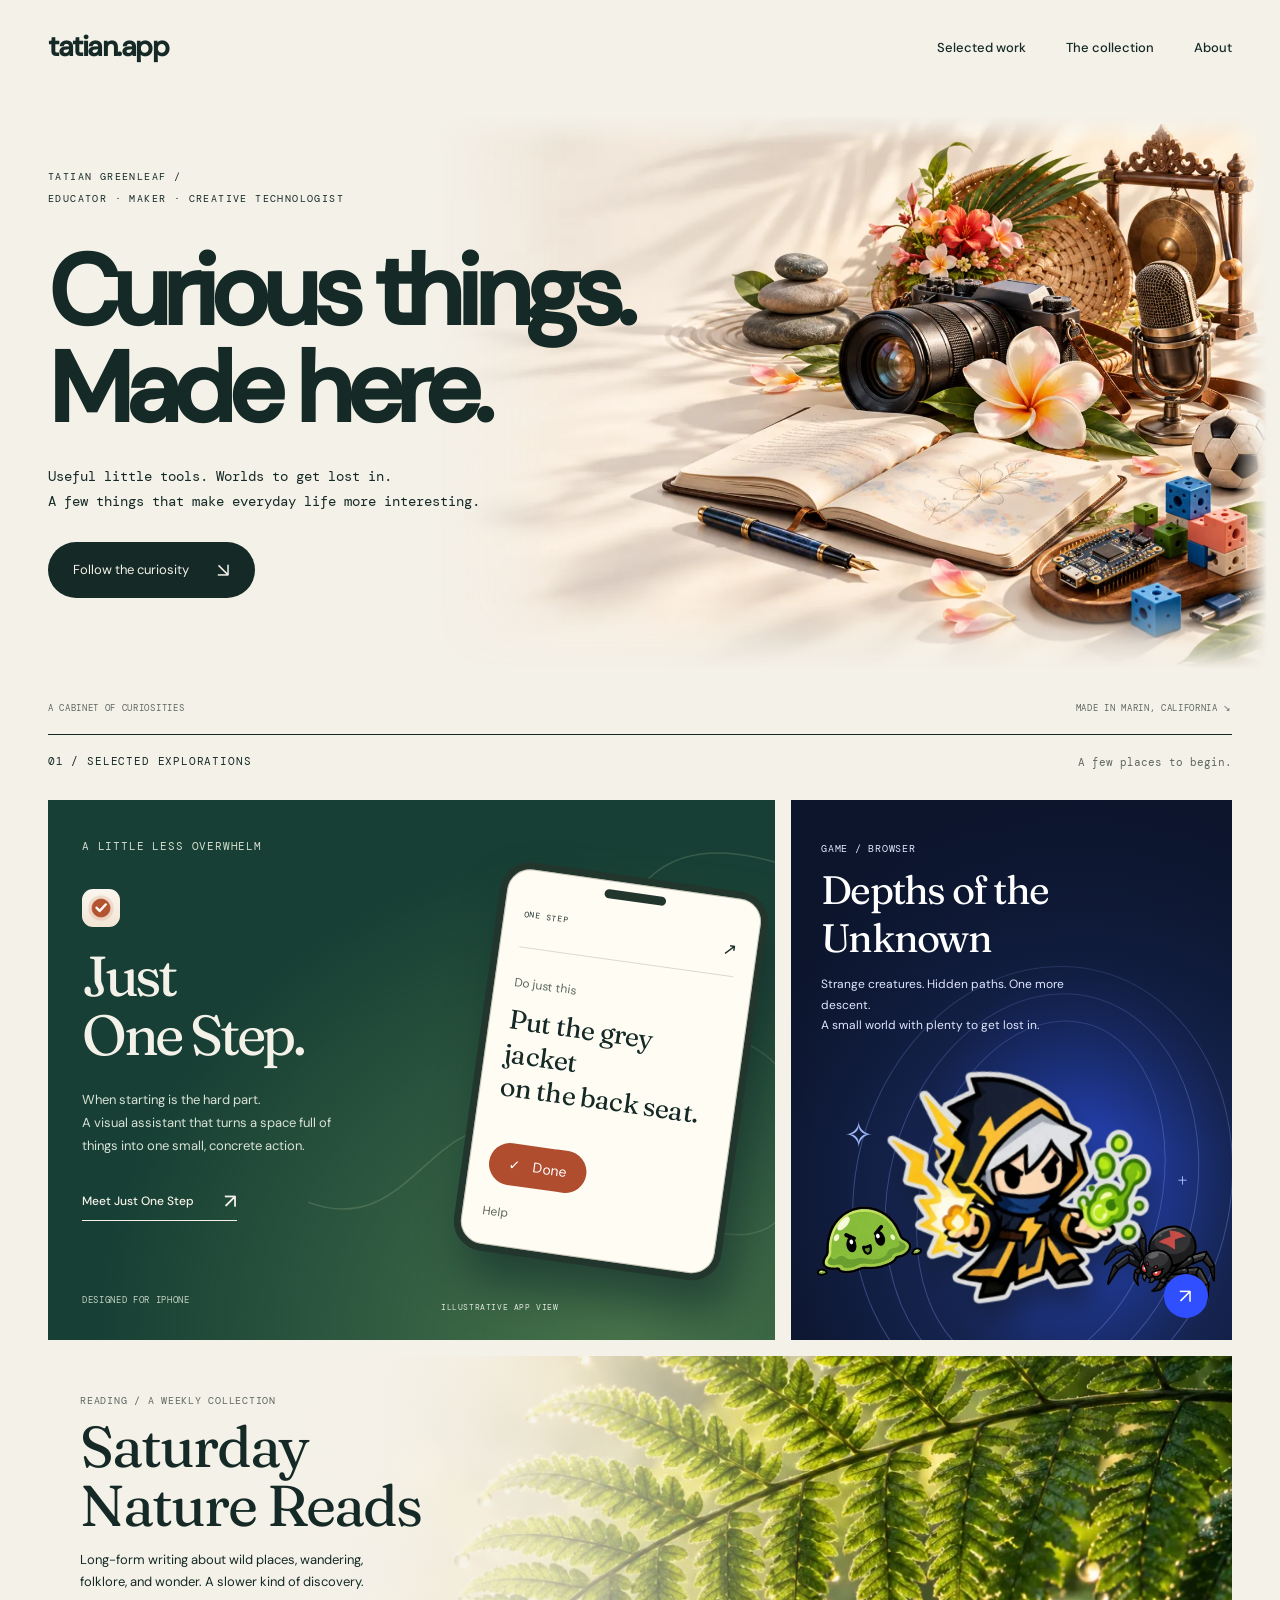
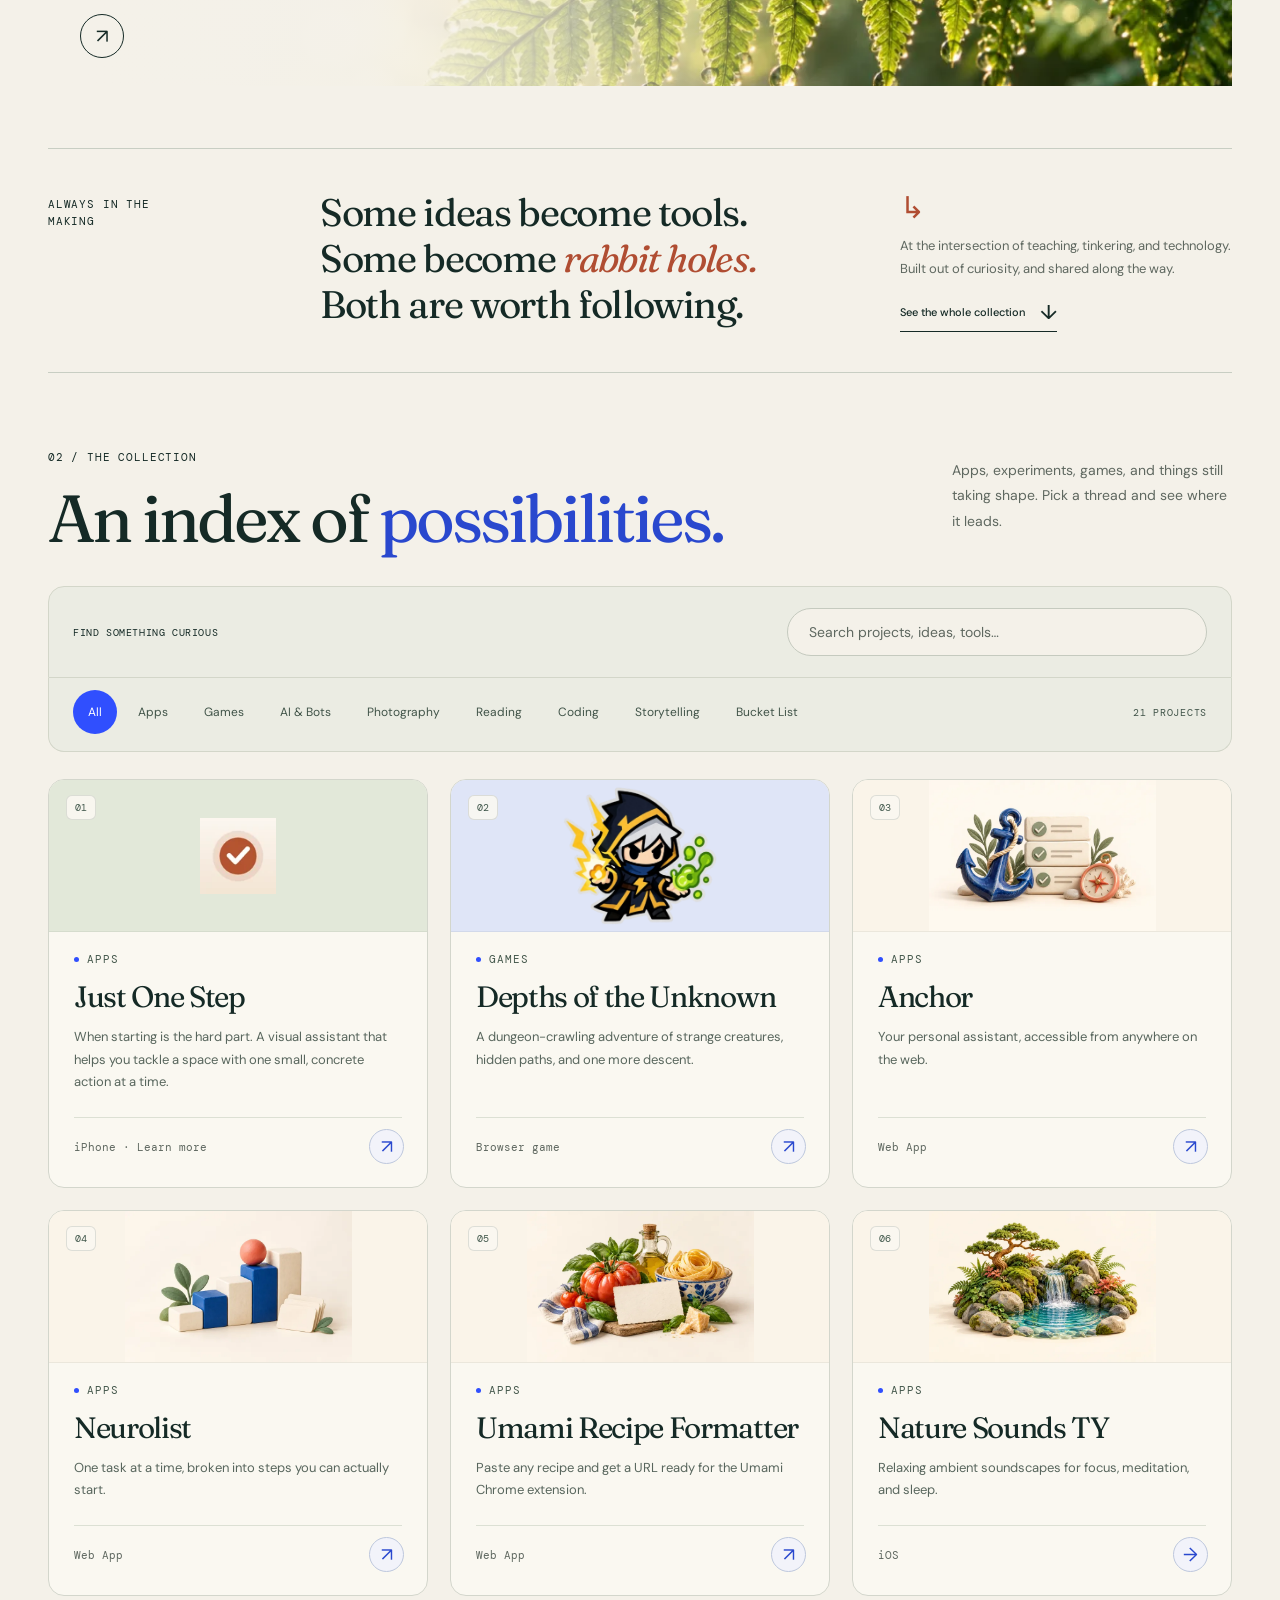
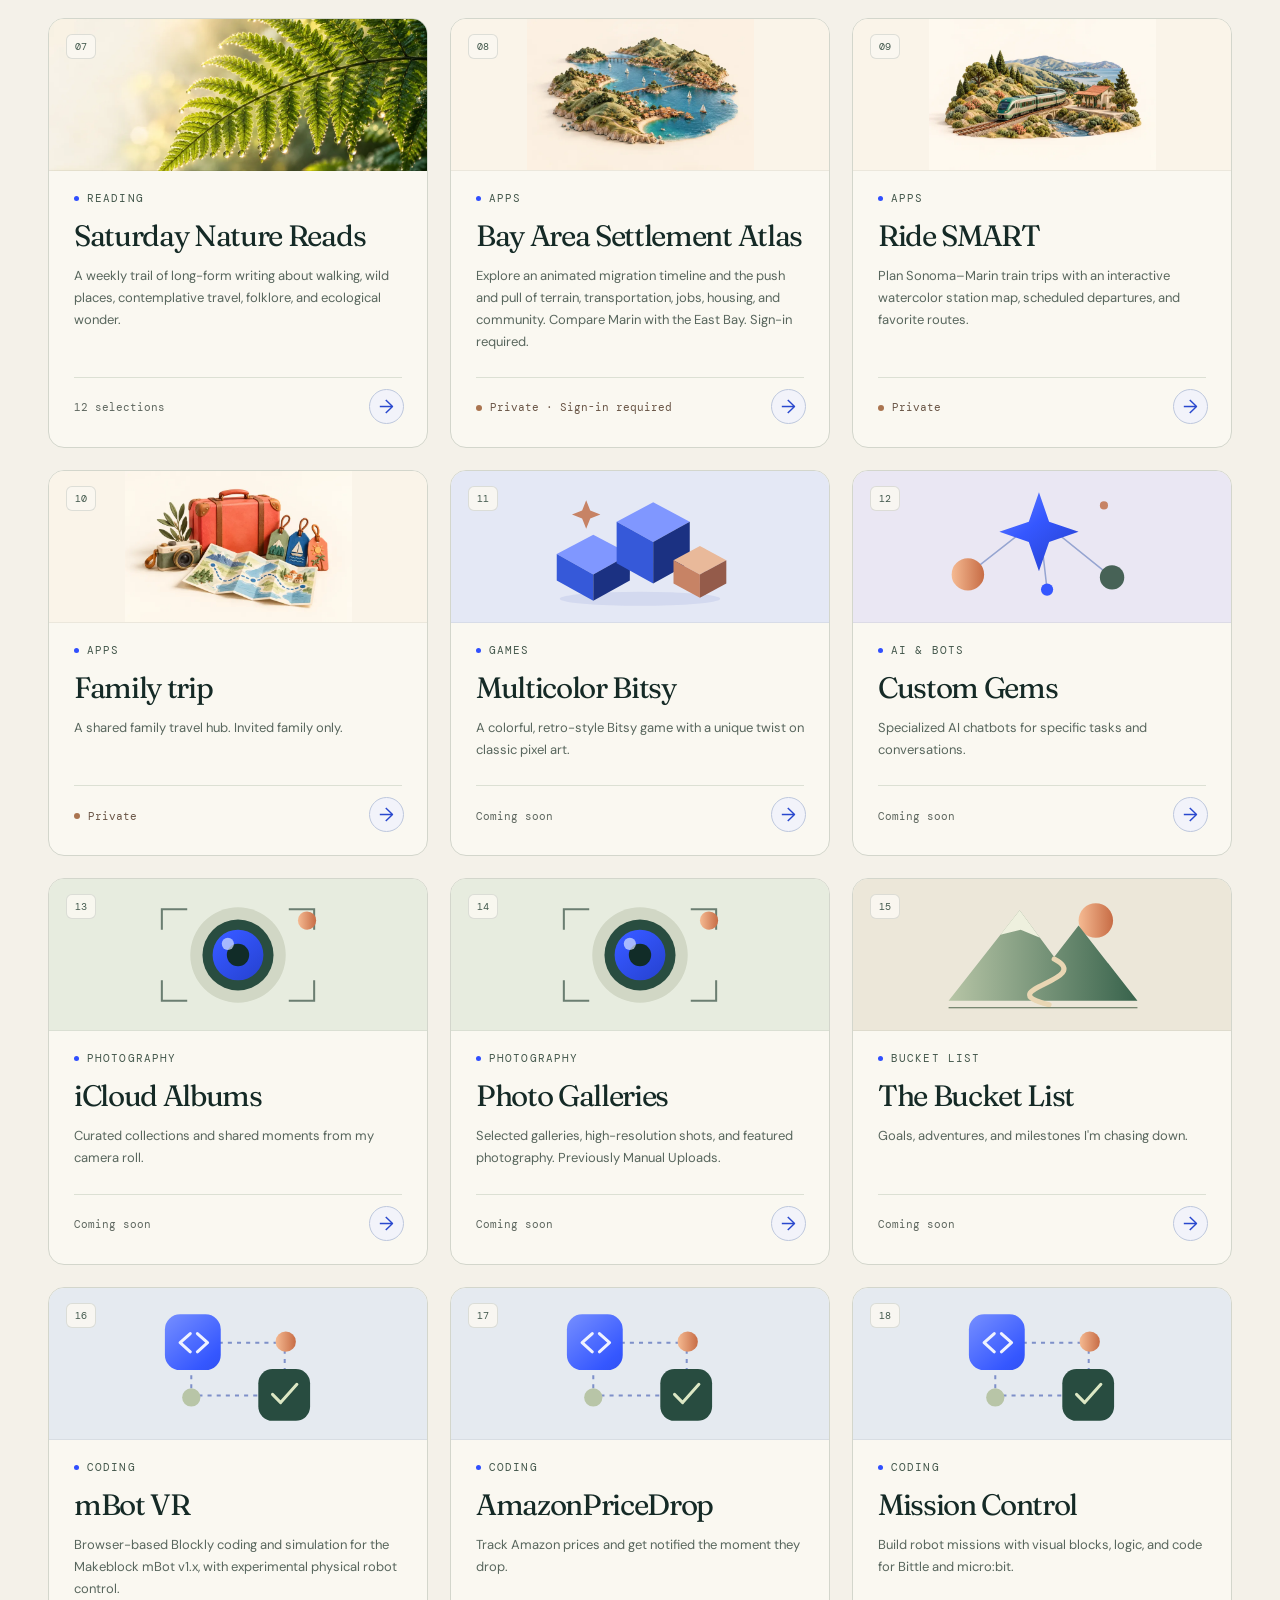
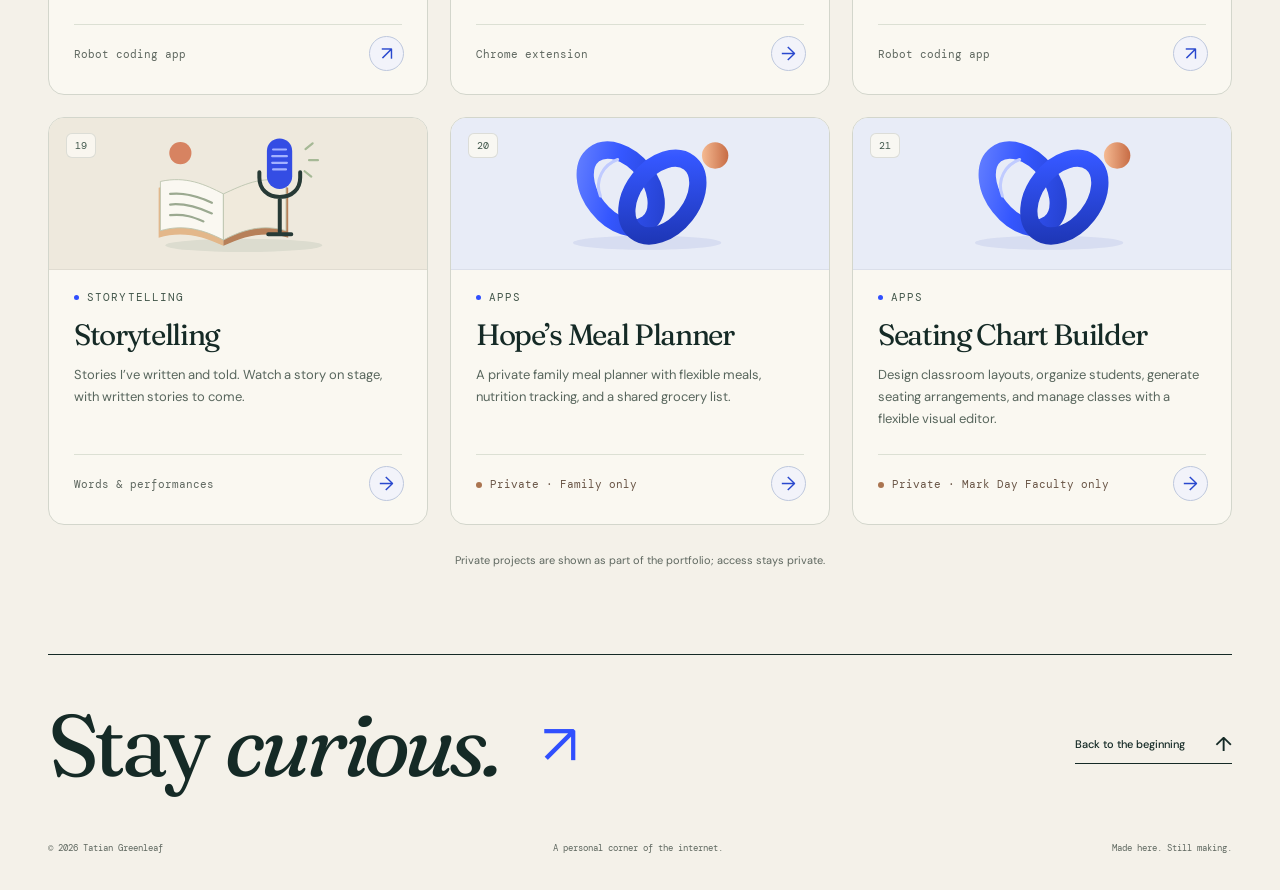
==== index.html @ ce0a98d6 "feat: Add Seating Chart Builder to the Apps collection" ====
<!DOCTYPE html>
<html lang="en">
<head>
  <meta charset="utf-8">
  <meta name="viewport" content="width=device-width,initial-scale=1">
  <meta name="theme-color" content="#f4f1e9">
  <meta name="description" content="Tatian Greenleaf — educator, maker, and creative technologist. A collection of useful tools, curious experiments, games, and things worth exploring.">
  <meta name="portfolio-version" content="3.03">
  <title>Tatian — Curious things. Made here.</title>
  <link rel="icon" href="assets/favicon.svg" type="image/svg+xml">
  <link rel="stylesheet" href="assets/fonts.css">
  <link rel="stylesheet" href="style_v3.03.css">
  <script src="app_v3.00.js" defer></script>
</head>
<body id="top">
<a class="skip-link" href="#main">Skip to content</a>
<header class="site-header wrap">
  <a class="wordmark" href="#top" aria-label="Tatian.app home">tatian<span class="wordmark-dot">.</span><span class="wordmark-app">app</span></a>
  <p class="header-note">An ongoing experiment in curiosity.</p>
  <nav aria-label="Main navigation"><a href="#selected">Selected work <span>↘</span></a><a href="#projects">The collection <span>↗</span></a><a href="#about">About</a></nav>
</header>
<main id="main">
  <section class="hero wrap" aria-labelledby="hero-title">
    <div class="hero-copy">
      <div class="hero-kicker"><span class="small-caps">Tatian Greenleaf /</span><span class="small-caps">Educator · Maker · Creative technologist</span></div>
      <h1 id="hero-title">Curious things.<br>Made here.</h1>
      <p class="hero-description">Useful little tools. Worlds to get lost in. <br>A few things that make everyday life more interesting.</p>
      <a class="hero-cta" href="#selected">Follow the curiosity <span aria-hidden="true">↘</span></a>
    </div>
    <div class="hero-art" aria-hidden="true"><img src="assets/personal-world-v3.02.webp" srcset="assets/personal-world-small-v3.02.webp 800w, assets/personal-world-v3.02.webp 1440w" sizes="(max-width: 760px) 100vw, 65vw" width="1440" height="960" alt="" fetchpriority="high"></div>
    <div class="hero-caption small-caps"><span>A cabinet of curiosities</span><span>Made in Marin, California ↘</span></div>
  </section>
  <section class="selected wrap" id="selected" aria-labelledby="selected-title">
    <div class="section-heading"><h2 id="selected-title" class="small-caps">01 / Selected explorations</h2><span class="section-aside">A few places to begin.</span></div>
    <article class="one-step feature">
      <div class="step-copy">
        <div class="feature-meta"><span class="small-caps">A little less overwhelm</span><span class="small-caps">01</span></div>
        <img class="app-icon" src="assets/one-step-icon.webp" width="52" height="52" alt="" loading="lazy">
        <h3>Just <br>One Step.</h3>
        <p>When starting is the hard part.<br>A visual assistant that turns a space full of things into one small, concrete action.</p>
        <a class="text-link" href="https://onestep.tatian.app" target="_blank" rel="noopener noreferrer">Meet Just One Step <span aria-hidden="true">↗</span></a>
        <span class="feature-footnote small-caps">Designed for iPhone</span>
      </div>
      <div class="step-art" role="img" aria-label="Illustrated example from One Step: Put the grey jacket on the back seat. One action, then Done.">
        <svg class="path-art" viewBox="0 0 650 680" aria-hidden="true"><path d="M-80 490C90 590 102 355 239 430S570 650 575 433 295 341 344 170 574 73 710 160"/><circle cx="344" cy="170" r="13"/></svg>
        <span class="art-note small-caps">A small start<br>is still a start.</span>
        <div class="step-paper"><div class="paper-top"><span>ONE STEP</span><span>↗</span></div><span class="paper-label">Do just this</span><p>Put the grey jacket<br>on the back seat.</p><span class="paper-done">✓ &nbsp; Done</span><span class="paper-help">Help</span></div>
        <div class="art-caption small-caps"><span>One thing at a time.</span><span>Illustrative app view</span></div>
      </div>
    </article>
      <article class="game feature">
        <a class="game-art" href="https://depths.tatian.app" target="_blank" rel="noopener noreferrer" aria-label="Play Depths of the Unknown">
          <div class="game-art-top small-caps"><span>Into the unknown</span><span>02 / Play</span></div>
          <div class="portal" aria-hidden="true"><i></i><i></i><i></i></div>
          <span class="game-glyph glyph-one" aria-hidden="true">✧</span><span class="game-glyph glyph-two" aria-hidden="true">+</span>
          <img class="slime" src="assets/slime.webp" width="1068" height="655" alt="" loading="lazy">
          <img class="elementalist" src="assets/elementalist.webp" width="1206" height="1079" alt="An illustrated hooded elementalist wielding lightning and green magic" loading="lazy">
          <img class="widow" src="assets/black-widow.webp" width="1052" height="781" alt="" loading="lazy">
          <span class="game-art-bottom small-caps">Curiosity has consequences.</span><span class="round-arrow" aria-hidden="true">↗</span>
        </a>
        <div class="feature-caption"><span class="small-caps">Game / Browser</span><h3><a href="https://depths.tatian.app" target="_blank" rel="noopener noreferrer">Depths of the Unknown <span aria-hidden="true">↗</span></a></h3><p>Strange creatures. Hidden paths. One more descent.<br>A small world with plenty to get lost in.</p></div>
      </article>
      <article class="reading feature">
        <a class="reading-art" href="nature-reads.html" aria-label="Explore Saturday Nature Reads"><img src="assets/fern-study.webp" alt="" width="1200" height="800" loading="lazy"><span class="round-arrow" aria-hidden="true">↗</span></a>
        <div class="feature-caption"><span class="small-caps">Reading / A weekly collection</span><h3><a href="nature-reads.html">Saturday Nature Reads <span aria-hidden="true">↗</span></a></h3><p>Long-form writing about wild places, wandering, folklore, and wonder. A slower kind of discovery.</p></div>
      </article>
  </section>
  <section class="about-strip wrap" id="about" aria-label="About this collection"><span class="small-caps">Always in the making</span><p>Some ideas become tools.<br>Some become <em>rabbit holes.</em><br>Both are worth following.</p><div class="about-note"><span class="about-symbol" aria-hidden="true">↳</span><p>At the intersection of teaching, tinkering, and technology. Built out of curiosity, and shared along the way.</p><a class="text-link" href="#projects">See the whole collection <span aria-hidden="true">↓</span></a></div></section>
  <section class="project-index wrap" id="projects" aria-labelledby="index-title">
    <div class="index-heading"><div><span class="small-caps">02 / The collection</span><h2 id="index-title">An index of <em>possibilities.</em></h2></div><p>Apps, experiments, games, and things still taking shape. Pick a thread and see where it leads.</p></div>
    <div class="search-wrap" hidden><label for="project-search">Find something curious</label><input id="project-search" type="search" placeholder="Search projects, ideas, tools…" autocomplete="off" aria-controls="project-list"></div>
    <div class="index-tools"><div class="filterbar" role="group" aria-label="Filter projects" hidden><button class="filter active" data-filter="All" aria-pressed="true" aria-controls="project-list">All</button><button class="filter" data-filter="Apps" aria-pressed="false" aria-controls="project-list">Apps</button><button class="filter" data-filter="Games" aria-pressed="false" aria-controls="project-list">Games</button><button class="filter" data-filter="AI &amp; Bots" aria-pressed="false" aria-controls="project-list">AI &amp; Bots</button><button class="filter" data-filter="Photography" aria-pressed="false" aria-controls="project-list">Photography</button><button class="filter" data-filter="Reading" aria-pressed="false" aria-controls="project-list">Reading</button><button class="filter" data-filter="Coding" aria-pressed="false" aria-controls="project-list">Coding</button><button class="filter" data-filter="Storytelling" aria-pressed="false" aria-controls="project-list">Storytelling</button><button class="filter" data-filter="Bucket List" aria-pressed="false" aria-controls="project-list">Bucket List</button></div><span id="count" class="small-caps" role="status" aria-live="polite" aria-atomic="true">21 projects</span></div>
    <div class="project-list" id="project-list"><article class="project " data-category="Apps"><a class="project-line" aria-labelledby="project-title-01" aria-describedby="project-action-01" href="https://onestep.tatian.app" target="_blank" rel="noopener noreferrer"><span class="project-number">01</span><div class="project-text"><h3 id="project-title-01">Just One Step</h3><p>When starting is the hard part. A visual assistant that helps you tackle a space with one small, concrete action at a time.</p></div><span class="project-category">Apps</span><span class="project-status">iPhone · Learn more</span><span class="project-arrow" aria-hidden="true">↗</span><span class="sr-only" id="project-action-01">Opens in a new tab</span></a></article>
<article class="project " data-category="Games"><a class="project-line" aria-labelledby="project-title-02" aria-describedby="project-action-02" href="https://depths.tatian.app" target="_blank" rel="noopener noreferrer"><span class="project-number">02</span><div class="project-text"><h3 id="project-title-02">Depths of the Unknown</h3><p>A dungeon-crawling adventure of strange creatures, hidden paths, and one more descent.</p></div><span class="project-category">Games</span><span class="project-status">Browser game</span><span class="project-arrow" aria-hidden="true">↗</span><span class="sr-only" id="project-action-02">Opens in a new tab</span></a></article>
<article class="project " data-category="Apps"><a class="project-line" aria-labelledby="project-title-03" aria-describedby="project-action-03" href="https://anchor.tatian.app" target="_blank" rel="noopener noreferrer"><span class="project-number">03</span><div class="project-text"><h3 id="project-title-03">Anchor</h3><p>Your personal assistant, accessible from anywhere on the web.</p></div><span class="project-category">Apps</span><span class="project-status">Web App</span><span class="project-arrow" aria-hidden="true">↗</span><span class="sr-only" id="project-action-03">Opens in a new tab</span></a></article>
<article class="project " data-category="Apps"><a class="project-line" aria-labelledby="project-title-04" aria-describedby="project-action-04" href="https://neurolist.tatian.app" target="_blank" rel="noopener noreferrer"><span class="project-number">04</span><div class="project-text"><h3 id="project-title-04">Neurolist</h3><p>One task at a time, broken into steps you can actually start.</p></div><span class="project-category">Apps</span><span class="project-status">Web App</span><span class="project-arrow" aria-hidden="true">↗</span><span class="sr-only" id="project-action-04">Opens in a new tab</span></a></article>
<article class="project " data-category="Apps"><a class="project-line" aria-labelledby="project-title-05" aria-describedby="project-action-05" href="https://lunch-plan.web.app" target="_blank" rel="noopener noreferrer"><span class="project-number">05</span><div class="project-text"><h3 id="project-title-05">Umami Recipe Formatter</h3><p>Paste any recipe and get a URL ready for the Umami Chrome extension.</p></div><span class="project-category">Apps</span><span class="project-status">Web App</span><span class="project-arrow" aria-hidden="true">↗</span><span class="sr-only" id="project-action-05">Opens in a new tab</span></a></article>
<article class="project " data-category="Apps"><a class="project-line" aria-labelledby="project-title-06" aria-describedby="project-action-06" href="#project-nature-sounds-ty" data-project-detail="project-nature-sounds-ty"><span class="project-number">06</span><div class="project-text"><h3 id="project-title-06">Nature Sounds TY</h3><p>Relaxing ambient soundscapes for focus, meditation, and sleep.</p></div><span class="project-category">Apps</span><span class="project-status">iOS</span><span class="project-arrow" aria-hidden="true">→</span><span class="sr-only" id="project-action-06">View project details</span></a></article>
<article class="project " data-category="Reading"><a class="project-line" aria-labelledby="project-title-07" aria-describedby="project-action-07" href="nature-reads.html"><span class="project-number">07</span><div class="project-text"><h3 id="project-title-07">Saturday Nature Reads</h3><p>A weekly trail of long-form writing about walking, wild places, contemplative travel, folklore, and ecological wonder.</p></div><span class="project-category">Reading</span><span class="project-status">12 selections</span><span class="project-arrow" aria-hidden="true">→</span><span class="sr-only" id="project-action-07">Open project</span></a></article>
<article class="project is-private" data-category="Apps"><a class="project-line" href="https://bay-area-settlement-atlas.tgleaf.chatgpt.site" target="_blank" rel="noopener noreferrer" aria-labelledby="project-title-08" aria-describedby="project-action-08"><span class="project-number">08</span><div class="project-text"><h3 id="project-title-08">Bay Area Settlement Atlas</h3><p>Explore an animated migration timeline and the push and pull of terrain, transportation, jobs, housing, and community. Compare Marin with the East Bay. Sign-in required.</p></div><span class="project-category">Apps</span><span class="project-status">Private · Sign-in required</span><span class="project-arrow" aria-hidden="true">→</span><span class="sr-only" id="project-action-08">Open private project; sign-in required</span></a></article>
<article class="project is-private" data-category="Apps"><a class="project-line" href="https://ride-smart.tgleaf.chatgpt.site" target="_blank" rel="noopener noreferrer" aria-labelledby="project-title-09" aria-describedby="project-action-09"><span class="project-number">09</span><div class="project-text"><h3 id="project-title-09">Ride SMART</h3><p>Plan Sonoma–Marin train trips with an interactive watercolor station map, scheduled departures, and favorite routes.</p></div><span class="project-category">Apps</span><span class="project-status">Private</span><span class="project-arrow" aria-hidden="true">→</span><span class="sr-only" id="project-action-09">Open private project; sign-in required</span></a></article>
<article class="project is-private" data-category="Apps"><a class="project-line" href="https://family-trip-october-2026.tgleaf.chatgpt.site" target="_blank" rel="noopener noreferrer" aria-labelledby="project-title-10" aria-describedby="project-action-10"><span class="project-number">10</span><div class="project-text"><h3 id="project-title-10">Family trip</h3><p>A shared family travel hub. Invited family only.</p></div><span class="project-category">Apps</span><span class="project-status">Private</span><span class="project-arrow" aria-hidden="true">→</span><span class="sr-only" id="project-action-10">Open private project; sign-in required</span></a></article>
<article class="project " data-category="Games"><a class="project-line" aria-labelledby="project-title-11" aria-describedby="project-action-11" href="#project-multicolor-bitsy" data-project-detail="project-multicolor-bitsy"><span class="project-number">11</span><div class="project-text"><h3 id="project-title-11">Multicolor Bitsy</h3><p>A colorful, retro-style Bitsy game with a unique twist on classic pixel art.</p></div><span class="project-category">Games</span><span class="project-status">Coming soon</span><span class="project-arrow" aria-hidden="true">→</span><span class="sr-only" id="project-action-11">View project details</span></a></article>
<article class="project " data-category="AI &amp; Bots"><a class="project-line" aria-labelledby="project-title-12" aria-describedby="project-action-12" href="#project-custom-gems" data-project-detail="project-custom-gems"><span class="project-number">12</span><div class="project-text"><h3 id="project-title-12">Custom Gems</h3><p>Specialized AI chatbots for specific tasks and conversations.</p></div><span class="project-category">AI &amp; Bots</span><span class="project-status">Coming soon</span><span class="project-arrow" aria-hidden="true">→</span><span class="sr-only" id="project-action-12">View project details</span></a></article>
<article class="project " data-category="Photography"><a class="project-line" aria-labelledby="project-title-13" aria-describedby="project-action-13" href="#project-icloud-albums" data-project-detail="project-icloud-albums"><span class="project-number">13</span><div class="project-text"><h3 id="project-title-13">iCloud Albums</h3><p>Curated collections and shared moments from my camera roll.</p></div><span class="project-category">Photography</span><span class="project-status">Coming soon</span><span class="project-arrow" aria-hidden="true">→</span><span class="sr-only" id="project-action-13">View project details</span></a></article>
<article class="project " data-category="Photography"><a class="project-line" aria-labelledby="project-title-14" aria-describedby="project-action-14" href="#project-photo-galleries" data-project-detail="project-photo-galleries"><span class="project-number">14</span><div class="project-text"><h3 id="project-title-14">Photo Galleries</h3><p>Selected galleries, high-resolution shots, and featured photography. Previously Manual Uploads.</p></div><span class="project-category">Photography</span><span class="project-status">Coming soon</span><span class="project-arrow" aria-hidden="true">→</span><span class="sr-only" id="project-action-14">View project details</span></a></article>
<article class="project " data-category="Bucket List"><a class="project-line" aria-labelledby="project-title-15" aria-describedby="project-action-15" href="#project-the-bucket-list" data-project-detail="project-the-bucket-list"><span class="project-number">15</span><div class="project-text"><h3 id="project-title-15">The Bucket List</h3><p>Goals, adventures, and milestones I&#x27;m chasing down.</p></div><span class="project-category">Bucket List</span><span class="project-status">Coming soon</span><span class="project-arrow" aria-hidden="true">→</span><span class="sr-only" id="project-action-15">View project details</span></a></article>
<article class="project " data-category="Coding"><a class="project-line" aria-labelledby="project-title-16" aria-describedby="project-action-16" href="https://mbot-vr.vercel.app" target="_blank" rel="noopener noreferrer"><span class="project-number">16</span><div class="project-text"><h3 id="project-title-16">mBot VR</h3><p>Browser-based Blockly coding and simulation for the Makeblock mBot v1.x, with experimental physical robot control.</p></div><span class="project-category">Coding</span><span class="project-status">Robot coding app</span><span class="project-arrow" aria-hidden="true">↗</span><span class="sr-only" id="project-action-16">Opens in a new tab</span></a></article>
<article class="project " data-category="Coding"><a class="project-line" aria-labelledby="project-title-17" aria-describedby="project-action-17" href="#project-amazonpricedrop" data-project-detail="project-amazonpricedrop"><span class="project-number">17</span><div class="project-text"><h3 id="project-title-17">AmazonPriceDrop</h3><p>Track Amazon prices and get notified the moment they drop.</p></div><span class="project-category">Coding</span><span class="project-status">Chrome extension</span><span class="project-arrow" aria-hidden="true">→</span><span class="sr-only" id="project-action-17">View project details</span></a></article>
<article class="project " data-category="Coding"><a class="project-line" aria-labelledby="project-title-18" aria-describedby="project-action-18" href="https://mission-control.tatian.app" target="_blank" rel="noopener noreferrer"><span class="project-number">18</span><div class="project-text"><h3 id="project-title-18">Mission Control</h3><p>Build robot missions with visual blocks, logic, and code for Bittle and micro:bit.</p></div><span class="project-category">Coding</span><span class="project-status">Robot coding app</span><span class="project-arrow" aria-hidden="true">&#8599;</span><span class="sr-only" id="project-action-18">Opens in a new tab</span></a></article>
<article class="project " data-category="Storytelling"><a class="project-line" aria-labelledby="project-title-19" href="storytelling.html"><span class="project-number">19</span><div class="project-text"><h3 id="project-title-19">Storytelling</h3><p>Stories I’ve written and told. Watch a story on stage, with written stories to come.</p></div><span class="project-category">Storytelling</span><span class="project-status">Words &amp; performances</span><span class="project-arrow" aria-hidden="true">→</span></a></article>
<article class="project is-private" data-category="Apps"><a class="project-line" href="https://hope-meal-planner.tgleaf.chatgpt.site" target="_blank" rel="noopener noreferrer" aria-labelledby="project-title-20" aria-describedby="project-action-20"><span class="project-number">20</span><div class="project-text"><h3 id="project-title-20">Hope’s Meal Planner</h3><p>A private family meal planner with flexible meals, nutrition tracking, and a shared grocery list.</p></div><span class="project-category">Apps</span><span class="project-status">Private · Family only</span><span class="project-arrow" aria-hidden="true">→</span><span class="sr-only" id="project-action-20">Open private project; family sign-in required</span></a></article>
<article class="project is-private" data-category="Apps"><a class="project-line" href="https://tatiang.github.io/SeatingChart/" target="_blank" rel="noopener noreferrer" aria-labelledby="project-title-21" aria-describedby="project-action-21"><span class="project-number">21</span><div class="project-text"><h3 id="project-title-21">Seating Chart Builder</h3><p>Design classroom layouts, organize students, generate seating arrangements, and manage classes with a flexible visual editor.</p></div><span class="project-category">Apps</span><span class="project-status">Private · Mark Day Faculty only</span><span class="project-arrow" aria-hidden="true">→</span><span class="sr-only" id="project-action-21">Open Seating Chart Builder; Mark Day Faculty Google sign-in required</span></a></article>
</div>
    <p class="empty-state" hidden>No projects match. Try another search or category.</p>
    <p class="index-note">Private projects are shown as part of the portfolio; access stays private.</p>
  </section>
<div class="project-details wrap">
<section class="project-detail" id="project-nature-sounds-ty" aria-labelledby="detail-title-06"><span class="detail-kicker small-caps">06 / Project notes</span><h2 id="detail-title-06">Nature Sounds TY</h2><p class="detail-meta small-caps">Apps · iOS</p><p class="detail-description">Relaxing ambient soundscapes for focus, meditation, and sleep.</p><p class="detail-note">A destination is not currently listed in this collection.</p><a class="text-link" href="#projects">Back to the collection <span aria-hidden="true">↑</span></a></section>
<section class="project-detail" id="project-multicolor-bitsy" aria-labelledby="detail-title-11"><span class="detail-kicker small-caps">11 / Project notes</span><h2 id="detail-title-11">Multicolor Bitsy</h2><p class="detail-meta small-caps">Games · Coming soon</p><p class="detail-description">A colorful, retro-style Bitsy game with a unique twist on classic pixel art.</p><p class="detail-note">This project is still taking shape. A destination is not currently listed in this collection.</p><a class="text-link" href="#projects">Back to the collection <span aria-hidden="true">↑</span></a></section>
<section class="project-detail" id="project-custom-gems" aria-labelledby="detail-title-12"><span class="detail-kicker small-caps">12 / Project notes</span><h2 id="detail-title-12">Custom Gems</h2><p class="detail-meta small-caps">AI &amp; Bots · Coming soon</p><p class="detail-description">Specialized AI chatbots for specific tasks and conversations.</p><p class="detail-note">This project is still taking shape. A destination is not currently listed in this collection.</p><a class="text-link" href="#projects">Back to the collection <span aria-hidden="true">↑</span></a></section>
<section class="project-detail" id="project-icloud-albums" aria-labelledby="detail-title-13"><span class="detail-kicker small-caps">13 / Project notes</span><h2 id="detail-title-13">iCloud Albums</h2><p class="detail-meta small-caps">Photography · Coming soon</p><p class="detail-description">Curated collections and shared moments from my camera roll.</p><p class="detail-note">This project is still taking shape. A destination is not currently listed in this collection.</p><a class="text-link" href="#projects">Back to the collection <span aria-hidden="true">↑</span></a></section>
<section class="project-detail" id="project-photo-galleries" aria-labelledby="detail-title-14"><span class="detail-kicker small-caps">14 / Project notes</span><h2 id="detail-title-14">Photo Galleries</h2><p class="detail-meta small-caps">Photography · Coming soon</p><p class="detail-description">Selected galleries, high-resolution shots, and featured photography. Previously Manual Uploads.</p><p class="detail-note">This project is still taking shape. A destination is not currently listed in this collection.</p><a class="text-link" href="#projects">Back to the collection <span aria-hidden="true">↑</span></a></section>
<section class="project-detail" id="project-the-bucket-list" aria-labelledby="detail-title-15"><span class="detail-kicker small-caps">15 / Project notes</span><h2 id="detail-title-15">The Bucket List</h2><p class="detail-meta small-caps">Bucket List · Coming soon</p><p class="detail-description">Goals, adventures, and milestones I&#x27;m chasing down.</p><p class="detail-note">This project is still taking shape. A destination is not currently listed in this collection.</p><a class="text-link" href="#projects">Back to the collection <span aria-hidden="true">↑</span></a></section>
<section class="project-detail" id="project-amazonpricedrop" aria-labelledby="detail-title-17"><span class="detail-kicker small-caps">17 / Project notes</span><h2 id="detail-title-17">AmazonPriceDrop</h2><p class="detail-meta small-caps">Coding · Chrome extension</p><p class="detail-description">Track Amazon prices and get notified the moment they drop.</p><p class="detail-note">A destination is not currently listed in this collection.</p><a class="text-link" href="#projects">Back to the collection <span aria-hidden="true">↑</span></a></section>
</div>
</main>
<footer class="site-footer wrap"><div class="footer-top"><a class="footer-wordmark" href="#top">Stay <em>curious.</em><span aria-hidden="true">↗</span></a><a class="text-link back-top" href="#top">Back to the beginning <span aria-hidden="true">↑</span></a></div><div class="footer-bottom"><span>© <span id="year">2026</span> Tatian Greenleaf</span><span>A personal corner of the internet.</span><span>Made here. Still making.</span></div></footer>
</body>
</html>
---- assets/fonts.css ----
@font-face {
  font-family: 'DM Mono';
  font-style: normal;
  font-weight: 400;
  font-display: swap;
  src: url(fonts/aFTU7PB1QTsUX8KYhh0.woff) format('woff');
}
@font-face {
  font-family: 'DM Sans';
  font-style: normal;
  font-weight: 400;
  font-display: swap;
  src: url(fonts/rP2tp2ywxg089UriI5-g4vlH9VoD8CmcqZG40F9JadbnoEwAopxhTg.woff) format('woff');
}
@font-face {
  font-family: 'DM Sans';
  font-style: normal;
  font-weight: 500;
  font-display: swap;
  src: url(fonts/rP2tp2ywxg089UriI5-g4vlH9VoD8CmcqZG40F9JadbnoEwAkJxhTg.woff) format('woff');
}
@font-face {
  font-family: 'Fraunces';
  font-style: italic;
  font-weight: 400;
  font-display: swap;
  src: url(fonts/6NVf8FyLNQOQZAnv9ZwNjucMHVn85Ni7emAe9lKqZTnbB-gzTK0K1ChJdt9vIVYX9G37lvd9sPEKsxx664UJf1hLTf7W.woff) format('woff');
}
@font-face {
  font-family: 'Fraunces';
  font-style: normal;
  font-weight: 400;
  font-display: swap;
  src: url(fonts/6NUh8FyLNQOQZAnv9bYEvDiIdE9Ea92uemAk_WBq8U_9v0c2Wa0K7iN7hzFUPJH58nib1603gg7S2nfgRYIctxujDg.woff) format('woff');
}
@font-face {
  font-family: 'Fraunces';
  font-style: normal;
  font-weight: 500;
  font-display: swap;
  src: url(fonts/6NUh8FyLNQOQZAnv9bYEvDiIdE9Ea92uemAk_WBq8U_9v0c2Wa0K7iN7hzFUPJH58nib1603gg7S2nfgRYIchRujDg.woff) format('woff');
}
---- style_v3.03.css ----
@import url('style_v3.02.css');
.project[data-category="Storytelling"] { --card-tint:#eee9dd; --card-art:url('assets/storytelling.svg'); }
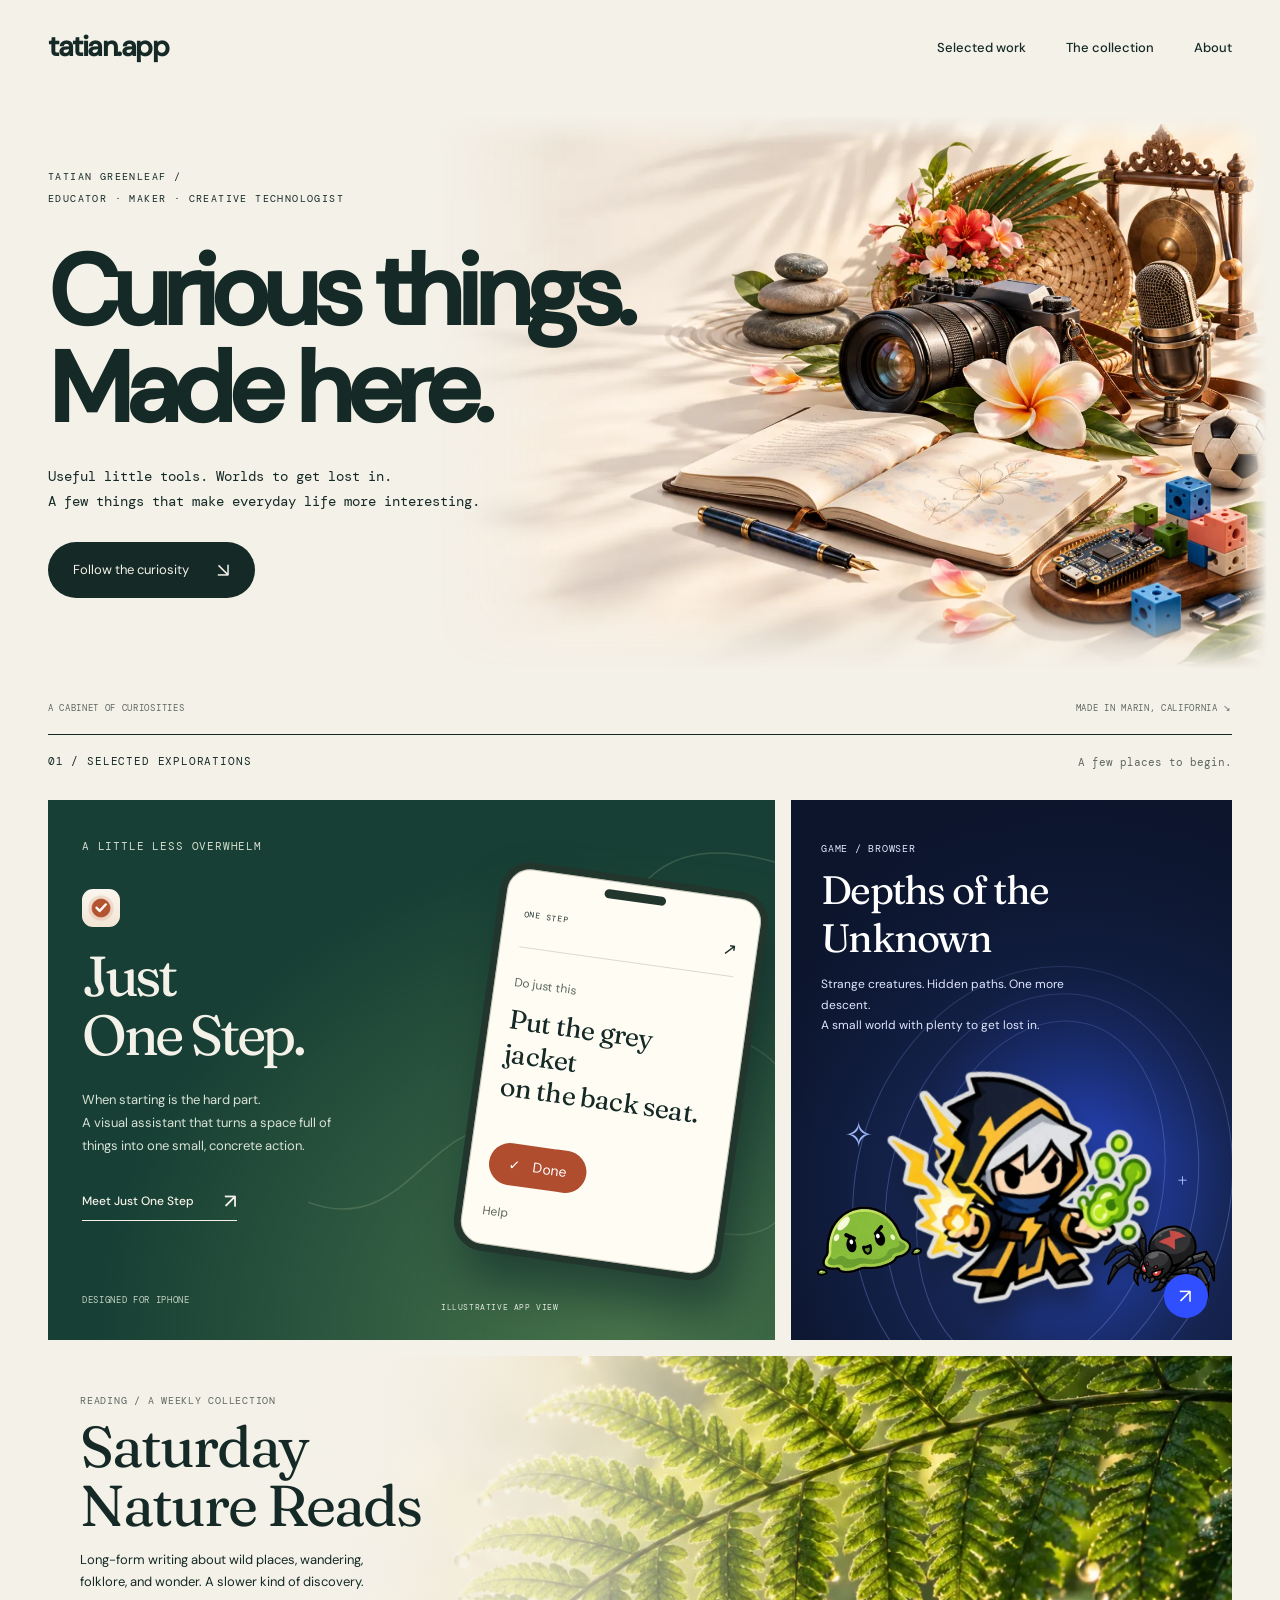
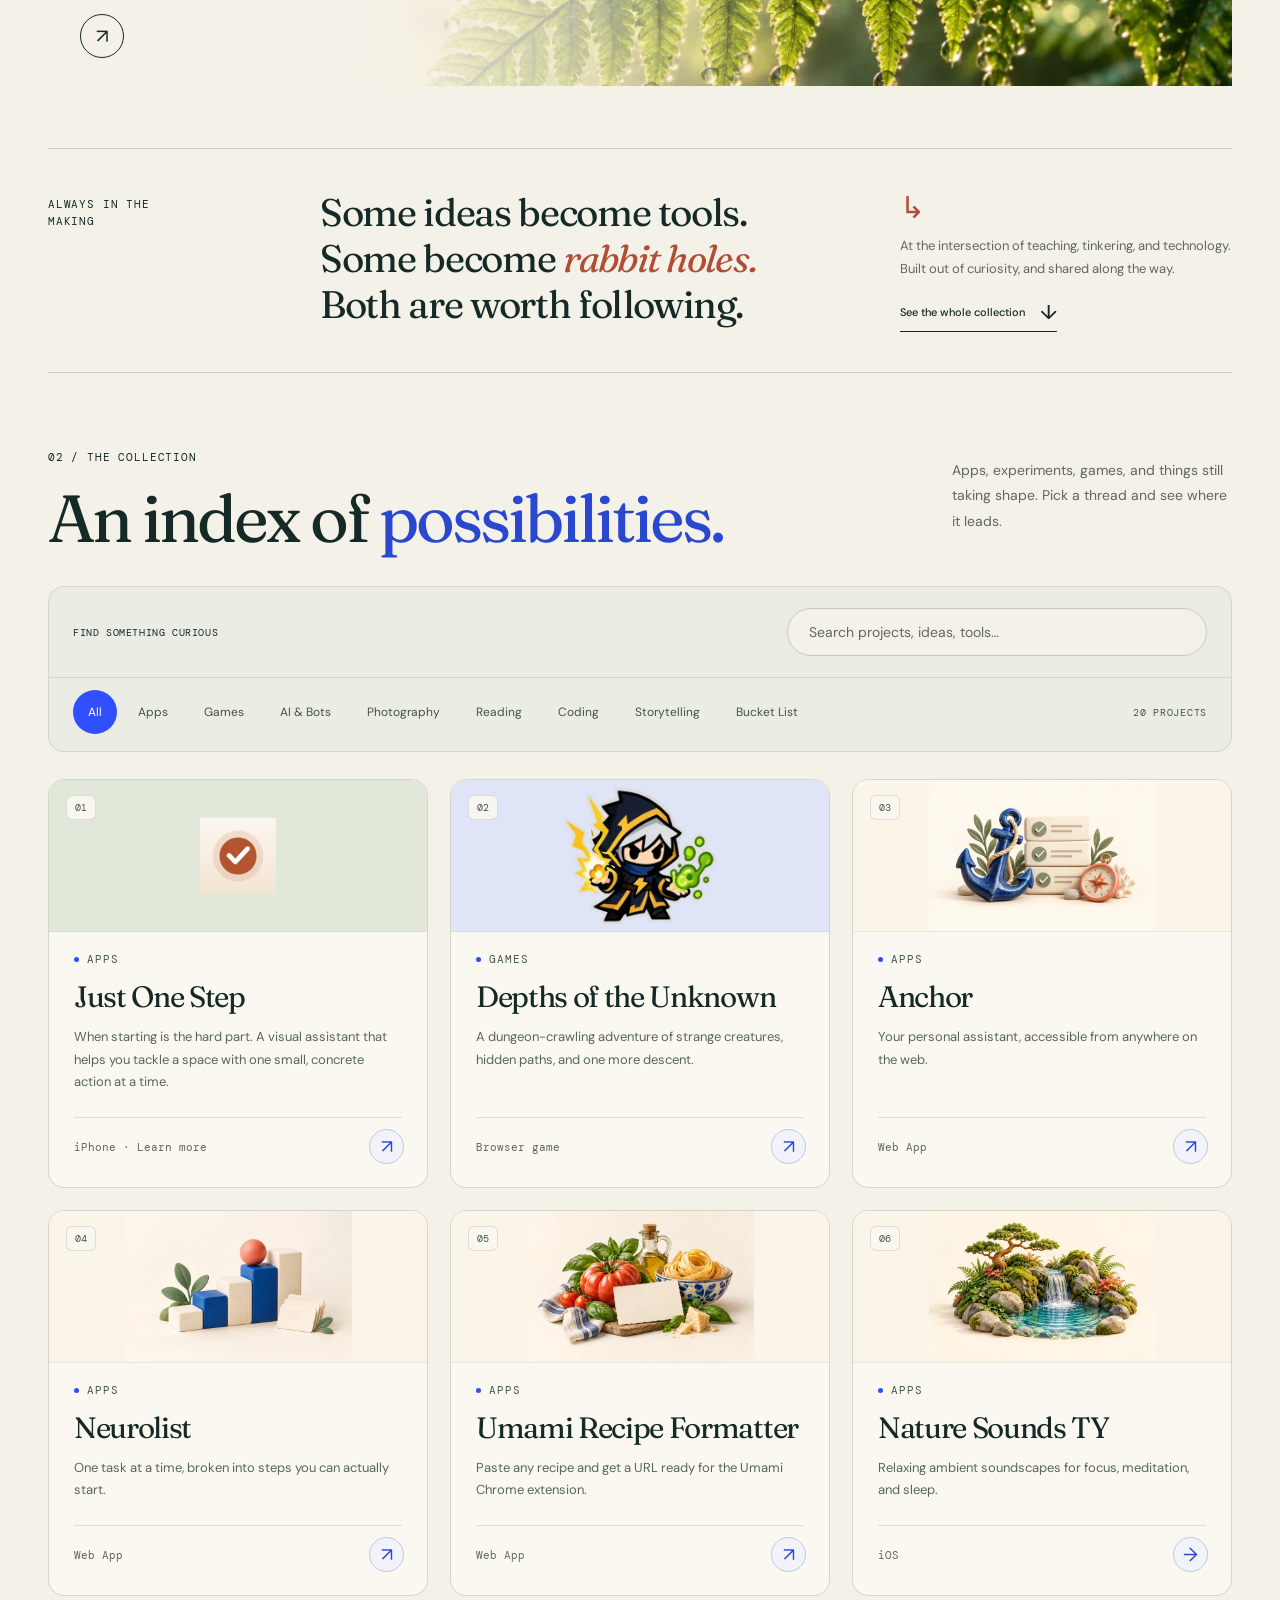
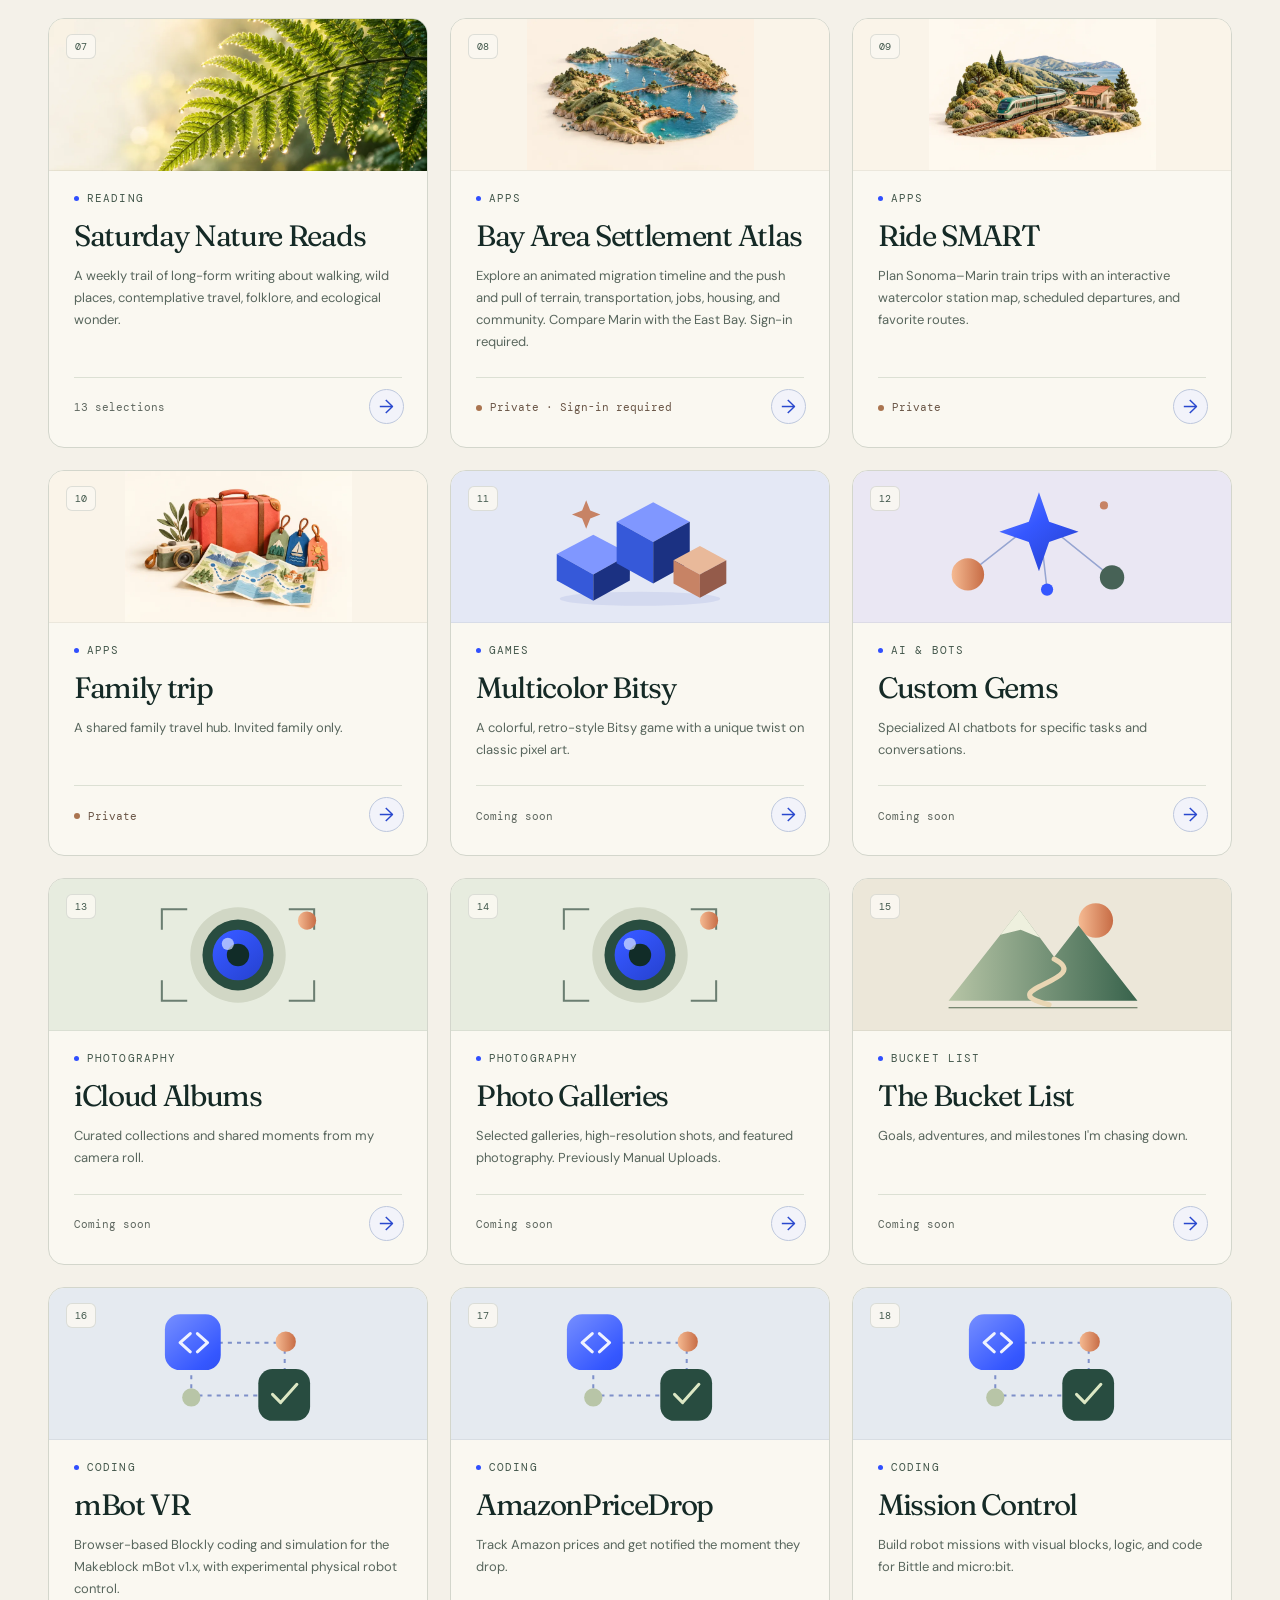
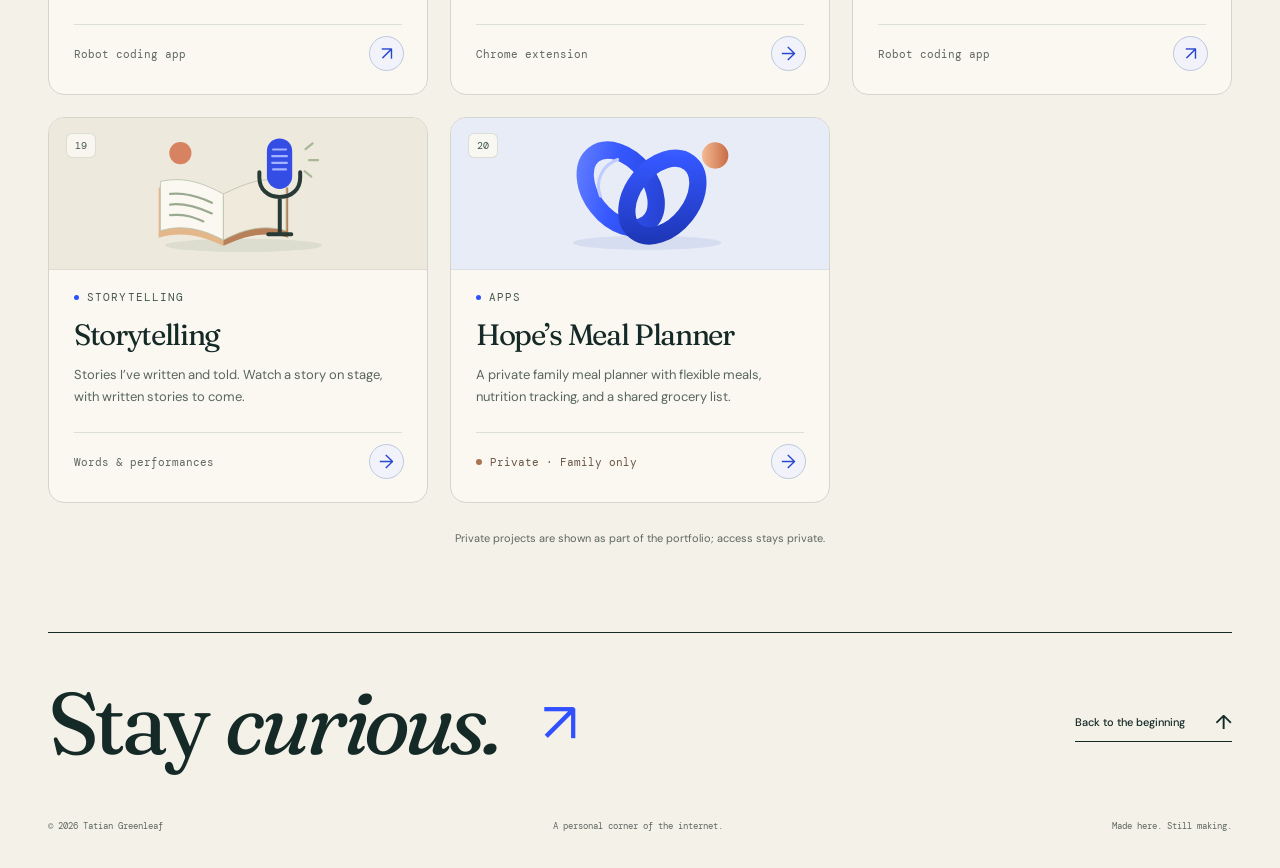
==== commit f5391bad: "Update Saturday Nature Reads count to 13" ====
--- a/index.html
+++ b/index.html
@@ -69,14 +69,14 @@
   <section class="project-index wrap" id="projects" aria-labelledby="index-title">
     <div class="index-heading"><div><span class="small-caps">02 / The collection</span><h2 id="index-title">An index of <em>possibilities.</em></h2></div><p>Apps, experiments, games, and things still taking shape. Pick a thread and see where it leads.</p></div>
     <div class="search-wrap" hidden><label for="project-search">Find something curious</label><input id="project-search" type="search" placeholder="Search projects, ideas, tools…" autocomplete="off" aria-controls="project-list"></div>
-    <div class="index-tools"><div class="filterbar" role="group" aria-label="Filter projects" hidden><button class="filter active" data-filter="All" aria-pressed="true" aria-controls="project-list">All</button><button class="filter" data-filter="Apps" aria-pressed="false" aria-controls="project-list">Apps</button><button class="filter" data-filter="Games" aria-pressed="false" aria-controls="project-list">Games</button><button class="filter" data-filter="AI &amp; Bots" aria-pressed="false" aria-controls="project-list">AI &amp; Bots</button><button class="filter" data-filter="Photography" aria-pressed="false" aria-controls="project-list">Photography</button><button class="filter" data-filter="Reading" aria-pressed="false" aria-controls="project-list">Reading</button><button class="filter" data-filter="Coding" aria-pressed="false" aria-controls="project-list">Coding</button><button class="filter" data-filter="Storytelling" aria-pressed="false" aria-controls="project-list">Storytelling</button><button class="filter" data-filter="Bucket List" aria-pressed="false" aria-controls="project-list">Bucket List</button></div><span id="count" class="small-caps" role="status" aria-live="polite" aria-atomic="true">21 projects</span></div>
+    <div class="index-tools"><div class="filterbar" role="group" aria-label="Filter projects" hidden><button class="filter active" data-filter="All" aria-pressed="true" aria-controls="project-list">All</button><button class="filter" data-filter="Apps" aria-pressed="false" aria-controls="project-list">Apps</button><button class="filter" data-filter="Games" aria-pressed="false" aria-controls="project-list">Games</button><button class="filter" data-filter="AI &amp; Bots" aria-pressed="false" aria-controls="project-list">AI &amp; Bots</button><button class="filter" data-filter="Photography" aria-pressed="false" aria-controls="project-list">Photography</button><button class="filter" data-filter="Reading" aria-pressed="false" aria-controls="project-list">Reading</button><button class="filter" data-filter="Coding" aria-pressed="false" aria-controls="project-list">Coding</button><button class="filter" data-filter="Storytelling" aria-pressed="false" aria-controls="project-list">Storytelling</button><button class="filter" data-filter="Bucket List" aria-pressed="false" aria-controls="project-list">Bucket List</button></div><span id="count" class="small-caps" role="status" aria-live="polite" aria-atomic="true">20 projects</span></div>
     <div class="project-list" id="project-list"><article class="project " data-category="Apps"><a class="project-line" aria-labelledby="project-title-01" aria-describedby="project-action-01" href="https://onestep.tatian.app" target="_blank" rel="noopener noreferrer"><span class="project-number">01</span><div class="project-text"><h3 id="project-title-01">Just One Step</h3><p>When starting is the hard part. A visual assistant that helps you tackle a space with one small, concrete action at a time.</p></div><span class="project-category">Apps</span><span class="project-status">iPhone · Learn more</span><span class="project-arrow" aria-hidden="true">↗</span><span class="sr-only" id="project-action-01">Opens in a new tab</span></a></article>
 <article class="project " data-category="Games"><a class="project-line" aria-labelledby="project-title-02" aria-describedby="project-action-02" href="https://depths.tatian.app" target="_blank" rel="noopener noreferrer"><span class="project-number">02</span><div class="project-text"><h3 id="project-title-02">Depths of the Unknown</h3><p>A dungeon-crawling adventure of strange creatures, hidden paths, and one more descent.</p></div><span class="project-category">Games</span><span class="project-status">Browser game</span><span class="project-arrow" aria-hidden="true">↗</span><span class="sr-only" id="project-action-02">Opens in a new tab</span></a></article>
 <article class="project " data-category="Apps"><a class="project-line" aria-labelledby="project-title-03" aria-describedby="project-action-03" href="https://anchor.tatian.app" target="_blank" rel="noopener noreferrer"><span class="project-number">03</span><div class="project-text"><h3 id="project-title-03">Anchor</h3><p>Your personal assistant, accessible from anywhere on the web.</p></div><span class="project-category">Apps</span><span class="project-status">Web App</span><span class="project-arrow" aria-hidden="true">↗</span><span class="sr-only" id="project-action-03">Opens in a new tab</span></a></article>
 <article class="project " data-category="Apps"><a class="project-line" aria-labelledby="project-title-04" aria-describedby="project-action-04" href="https://neurolist.tatian.app" target="_blank" rel="noopener noreferrer"><span class="project-number">04</span><div class="project-text"><h3 id="project-title-04">Neurolist</h3><p>One task at a time, broken into steps you can actually start.</p></div><span class="project-category">Apps</span><span class="project-status">Web App</span><span class="project-arrow" aria-hidden="true">↗</span><span class="sr-only" id="project-action-04">Opens in a new tab</span></a></article>
 <article class="project " data-category="Apps"><a class="project-line" aria-labelledby="project-title-05" aria-describedby="project-action-05" href="https://lunch-plan.web.app" target="_blank" rel="noopener noreferrer"><span class="project-number">05</span><div class="project-text"><h3 id="project-title-05">Umami Recipe Formatter</h3><p>Paste any recipe and get a URL ready for the Umami Chrome extension.</p></div><span class="project-category">Apps</span><span class="project-status">Web App</span><span class="project-arrow" aria-hidden="true">↗</span><span class="sr-only" id="project-action-05">Opens in a new tab</span></a></article>
 <article class="project " data-category="Apps"><a class="project-line" aria-labelledby="project-title-06" aria-describedby="project-action-06" href="#project-nature-sounds-ty" data-project-detail="project-nature-sounds-ty"><span class="project-number">06</span><div class="project-text"><h3 id="project-title-06">Nature Sounds TY</h3><p>Relaxing ambient soundscapes for focus, meditation, and sleep.</p></div><span class="project-category">Apps</span><span class="project-status">iOS</span><span class="project-arrow" aria-hidden="true">→</span><span class="sr-only" id="project-action-06">View project details</span></a></article>
-<article class="project " data-category="Reading"><a class="project-line" aria-labelledby="project-title-07" aria-describedby="project-action-07" href="nature-reads.html"><span class="project-number">07</span><div class="project-text"><h3 id="project-title-07">Saturday Nature Reads</h3><p>A weekly trail of long-form writing about walking, wild places, contemplative travel, folklore, and ecological wonder.</p></div><span class="project-category">Reading</span><span class="project-status">12 selections</span><span class="project-arrow" aria-hidden="true">→</span><span class="sr-only" id="project-action-07">Open project</span></a></article>
+<article class="project " data-category="Reading"><a class="project-line" aria-labelledby="project-title-07" aria-describedby="project-action-07" href="nature-reads.html"><span class="project-number">07</span><div class="project-text"><h3 id="project-title-07">Saturday Nature Reads</h3><p>A weekly trail of long-form writing about walking, wild places, contemplative travel, folklore, and ecological wonder.</p></div><span class="project-category">Reading</span><span class="project-status">13 selections</span><span class="project-arrow" aria-hidden="true">→</span><span class="sr-only" id="project-action-07">Open project</span></a></article>
 <article class="project is-private" data-category="Apps"><a class="project-line" href="https://bay-area-settlement-atlas.tgleaf.chatgpt.site" target="_blank" rel="noopener noreferrer" aria-labelledby="project-title-08" aria-describedby="project-action-08"><span class="project-number">08</span><div class="project-text"><h3 id="project-title-08">Bay Area Settlement Atlas</h3><p>Explore an animated migration timeline and the push and pull of terrain, transportation, jobs, housing, and community. Compare Marin with the East Bay. Sign-in required.</p></div><span class="project-category">Apps</span><span class="project-status">Private · Sign-in required</span><span class="project-arrow" aria-hidden="true">→</span><span class="sr-only" id="project-action-08">Open private project; sign-in required</span></a></article>
 <article class="project is-private" data-category="Apps"><a class="project-line" href="https://ride-smart.tgleaf.chatgpt.site" target="_blank" rel="noopener noreferrer" aria-labelledby="project-title-09" aria-describedby="project-action-09"><span class="project-number">09</span><div class="project-text"><h3 id="project-title-09">Ride SMART</h3><p>Plan Sonoma–Marin train trips with an interactive watercolor station map, scheduled departures, and favorite routes.</p></div><span class="project-category">Apps</span><span class="project-status">Private</span><span class="project-arrow" aria-hidden="true">→</span><span class="sr-only" id="project-action-09">Open private project; sign-in required</span></a></article>
 <article class="project is-private" data-category="Apps"><a class="project-line" href="https://family-trip-october-2026.tgleaf.chatgpt.site" target="_blank" rel="noopener noreferrer" aria-labelledby="project-title-10" aria-describedby="project-action-10"><span class="project-number">10</span><div class="project-text"><h3 id="project-title-10">Family trip</h3><p>A shared family travel hub. Invited family only.</p></div><span class="project-category">Apps</span><span class="project-status">Private</span><span class="project-arrow" aria-hidden="true">→</span><span class="sr-only" id="project-action-10">Open private project; sign-in required</span></a></article>
@@ -90,7 +90,6 @@
 <article class="project " data-category="Coding"><a class="project-line" aria-labelledby="project-title-18" aria-describedby="project-action-18" href="https://mission-control.tatian.app" target="_blank" rel="noopener noreferrer"><span class="project-number">18</span><div class="project-text"><h3 id="project-title-18">Mission Control</h3><p>Build robot missions with visual blocks, logic, and code for Bittle and micro:bit.</p></div><span class="project-category">Coding</span><span class="project-status">Robot coding app</span><span class="project-arrow" aria-hidden="true">&#8599;</span><span class="sr-only" id="project-action-18">Opens in a new tab</span></a></article>
 <article class="project " data-category="Storytelling"><a class="project-line" aria-labelledby="project-title-19" href="storytelling.html"><span class="project-number">19</span><div class="project-text"><h3 id="project-title-19">Storytelling</h3><p>Stories I’ve written and told. Watch a story on stage, with written stories to come.</p></div><span class="project-category">Storytelling</span><span class="project-status">Words &amp; performances</span><span class="project-arrow" aria-hidden="true">→</span></a></article>
 <article class="project is-private" data-category="Apps"><a class="project-line" href="https://hope-meal-planner.tgleaf.chatgpt.site" target="_blank" rel="noopener noreferrer" aria-labelledby="project-title-20" aria-describedby="project-action-20"><span class="project-number">20</span><div class="project-text"><h3 id="project-title-20">Hope’s Meal Planner</h3><p>A private family meal planner with flexible meals, nutrition tracking, and a shared grocery list.</p></div><span class="project-category">Apps</span><span class="project-status">Private · Family only</span><span class="project-arrow" aria-hidden="true">→</span><span class="sr-only" id="project-action-20">Open private project; family sign-in required</span></a></article>
-<article class="project is-private" data-category="Apps"><a class="project-line" href="https://tatiang.github.io/SeatingChart/" target="_blank" rel="noopener noreferrer" aria-labelledby="project-title-21" aria-describedby="project-action-21"><span class="project-number">21</span><div class="project-text"><h3 id="project-title-21">Seating Chart Builder</h3><p>Design classroom layouts, organize students, generate seating arrangements, and manage classes with a flexible visual editor.</p></div><span class="project-category">Apps</span><span class="project-status">Private · Mark Day Faculty only</span><span class="project-arrow" aria-hidden="true">→</span><span class="sr-only" id="project-action-21">Open Seating Chart Builder; Mark Day Faculty Google sign-in required</span></a></article>
 </div>
     <p class="empty-state" hidden>No projects match. Try another search or category.</p>
     <p class="index-note">Private projects are shown as part of the portfolio; access stays private.</p>
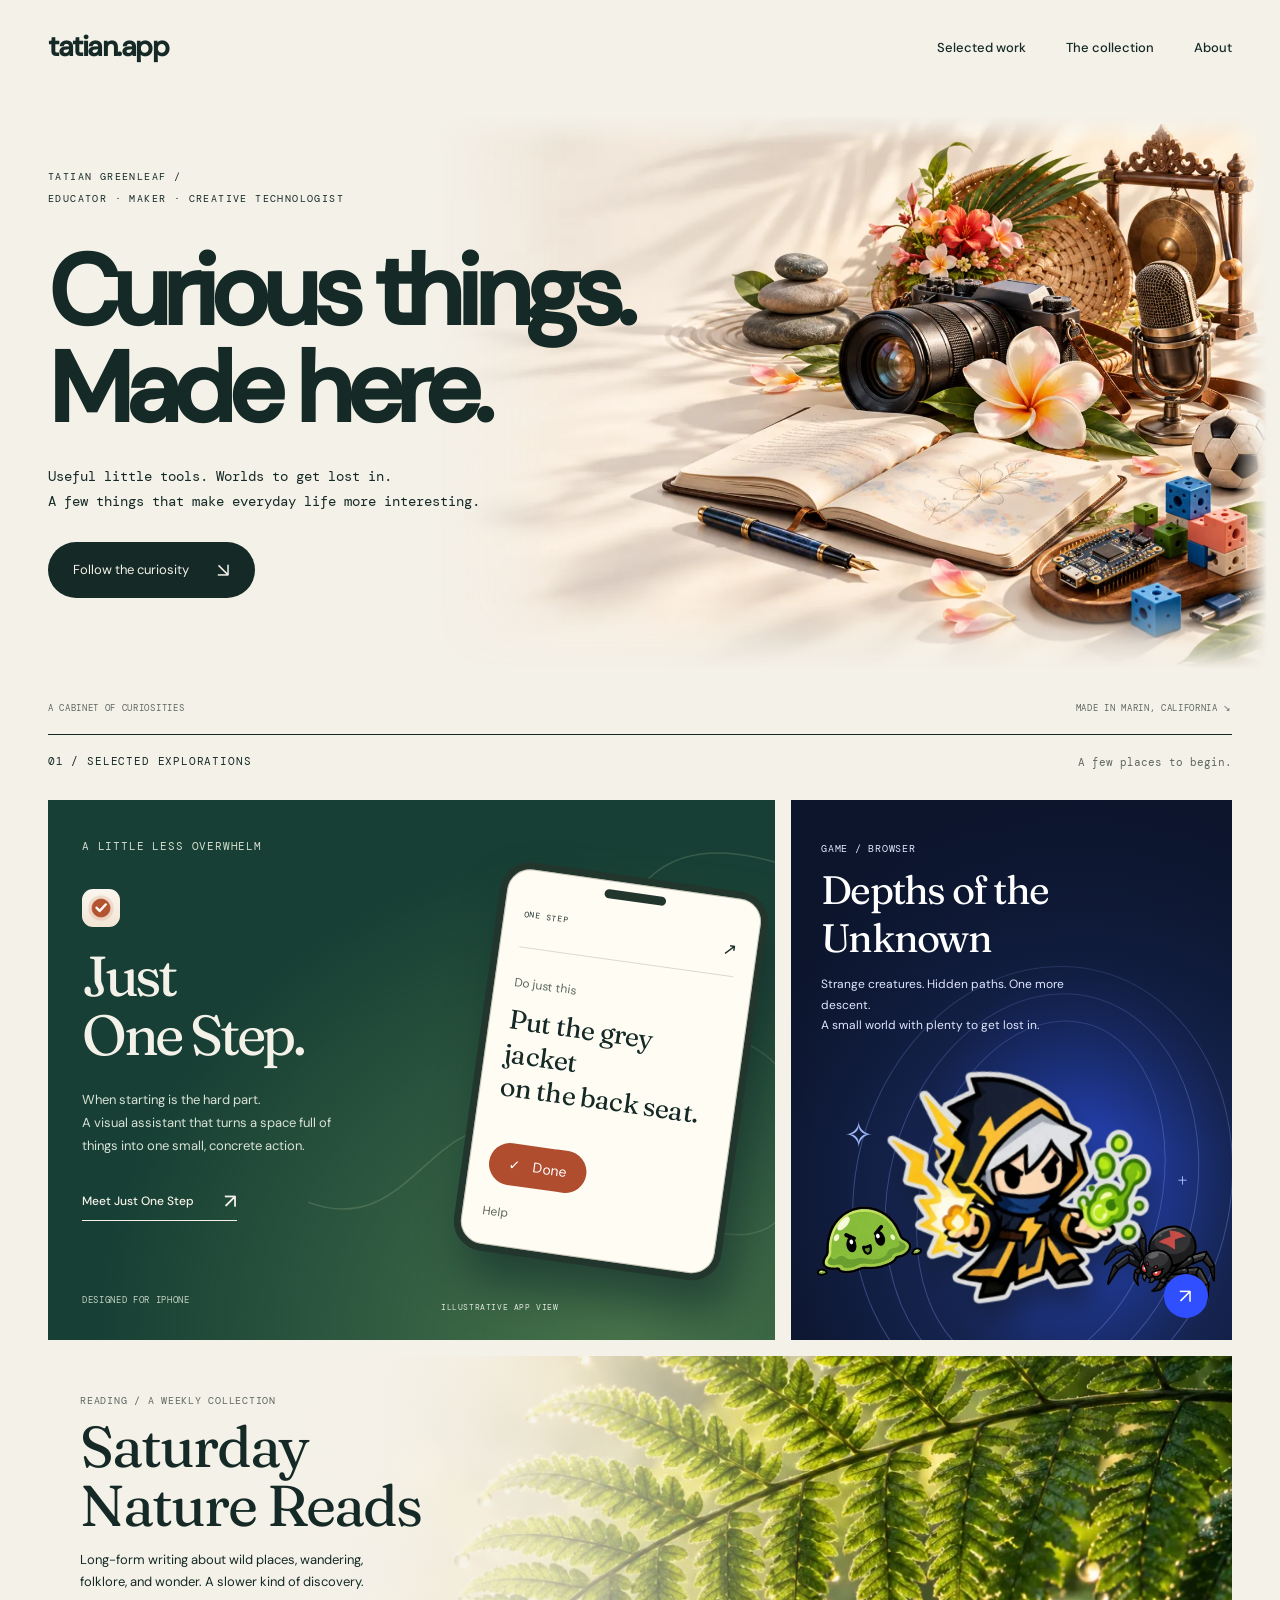
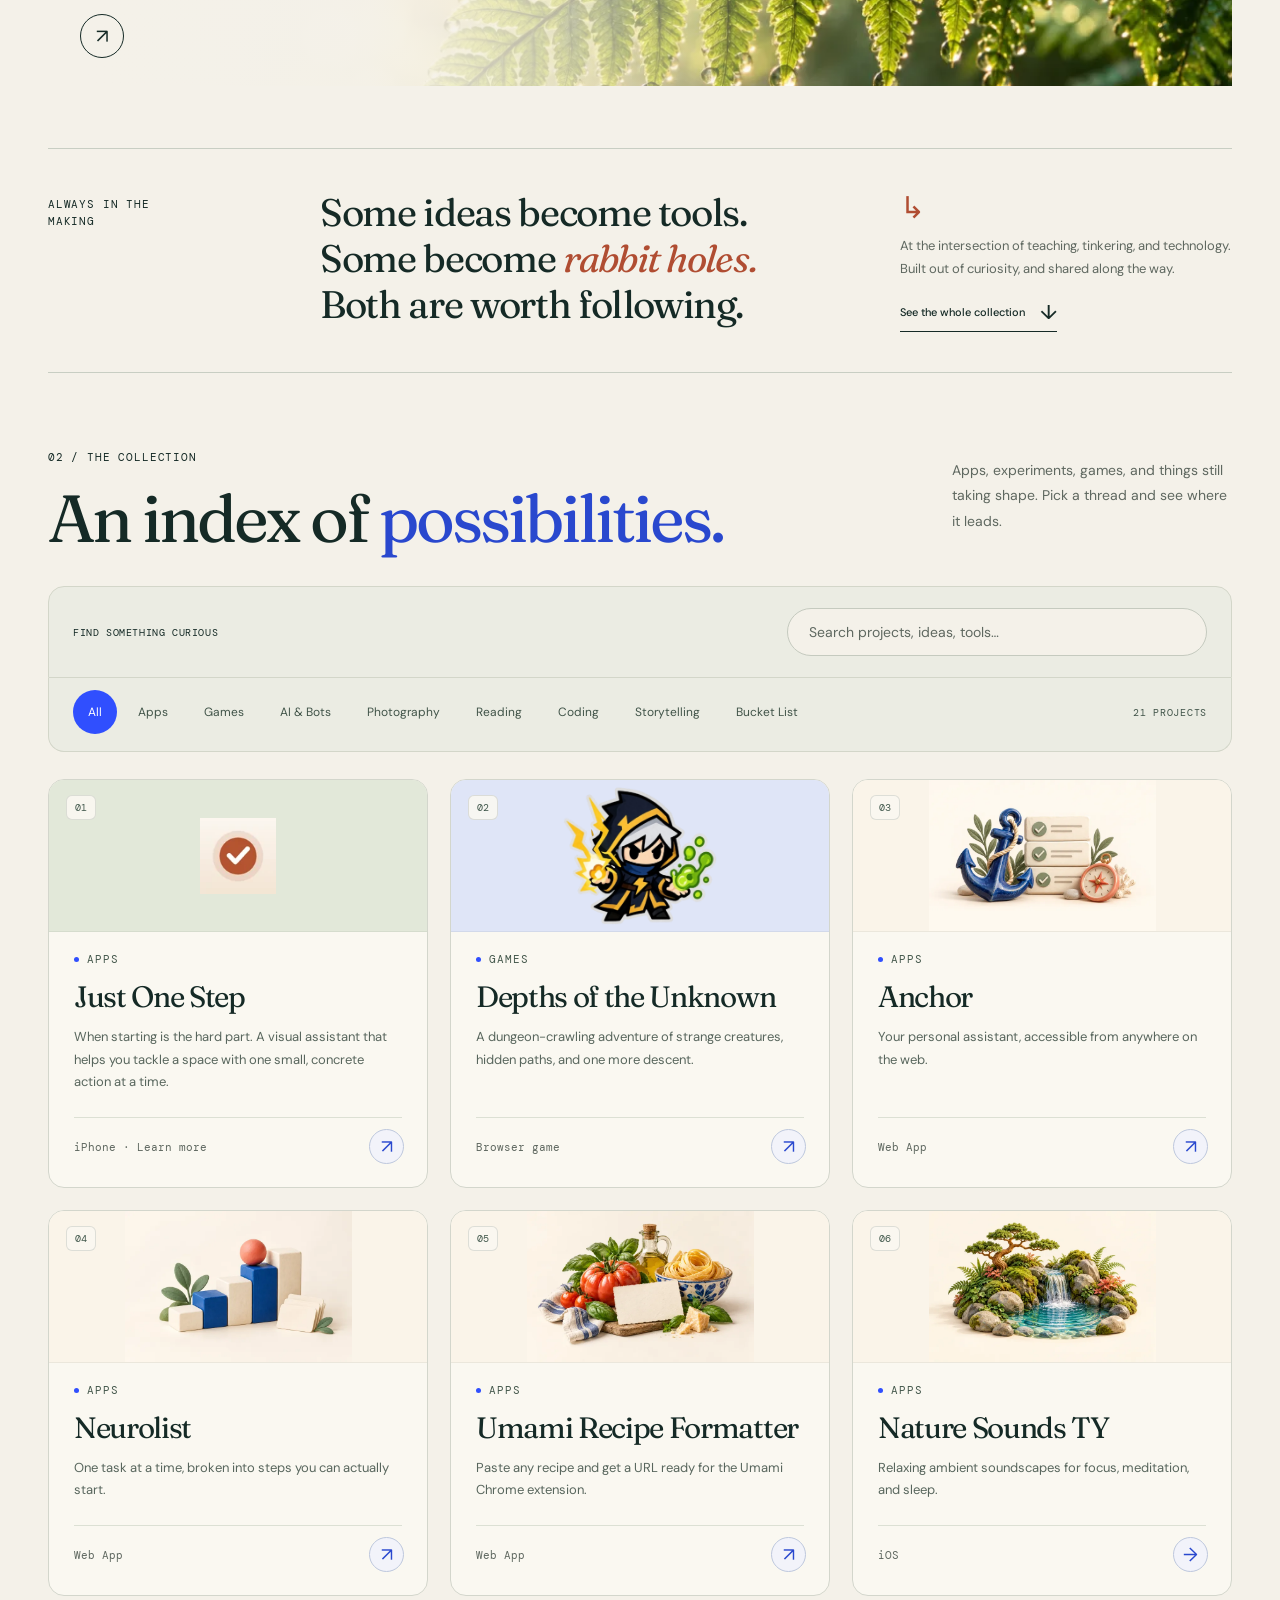
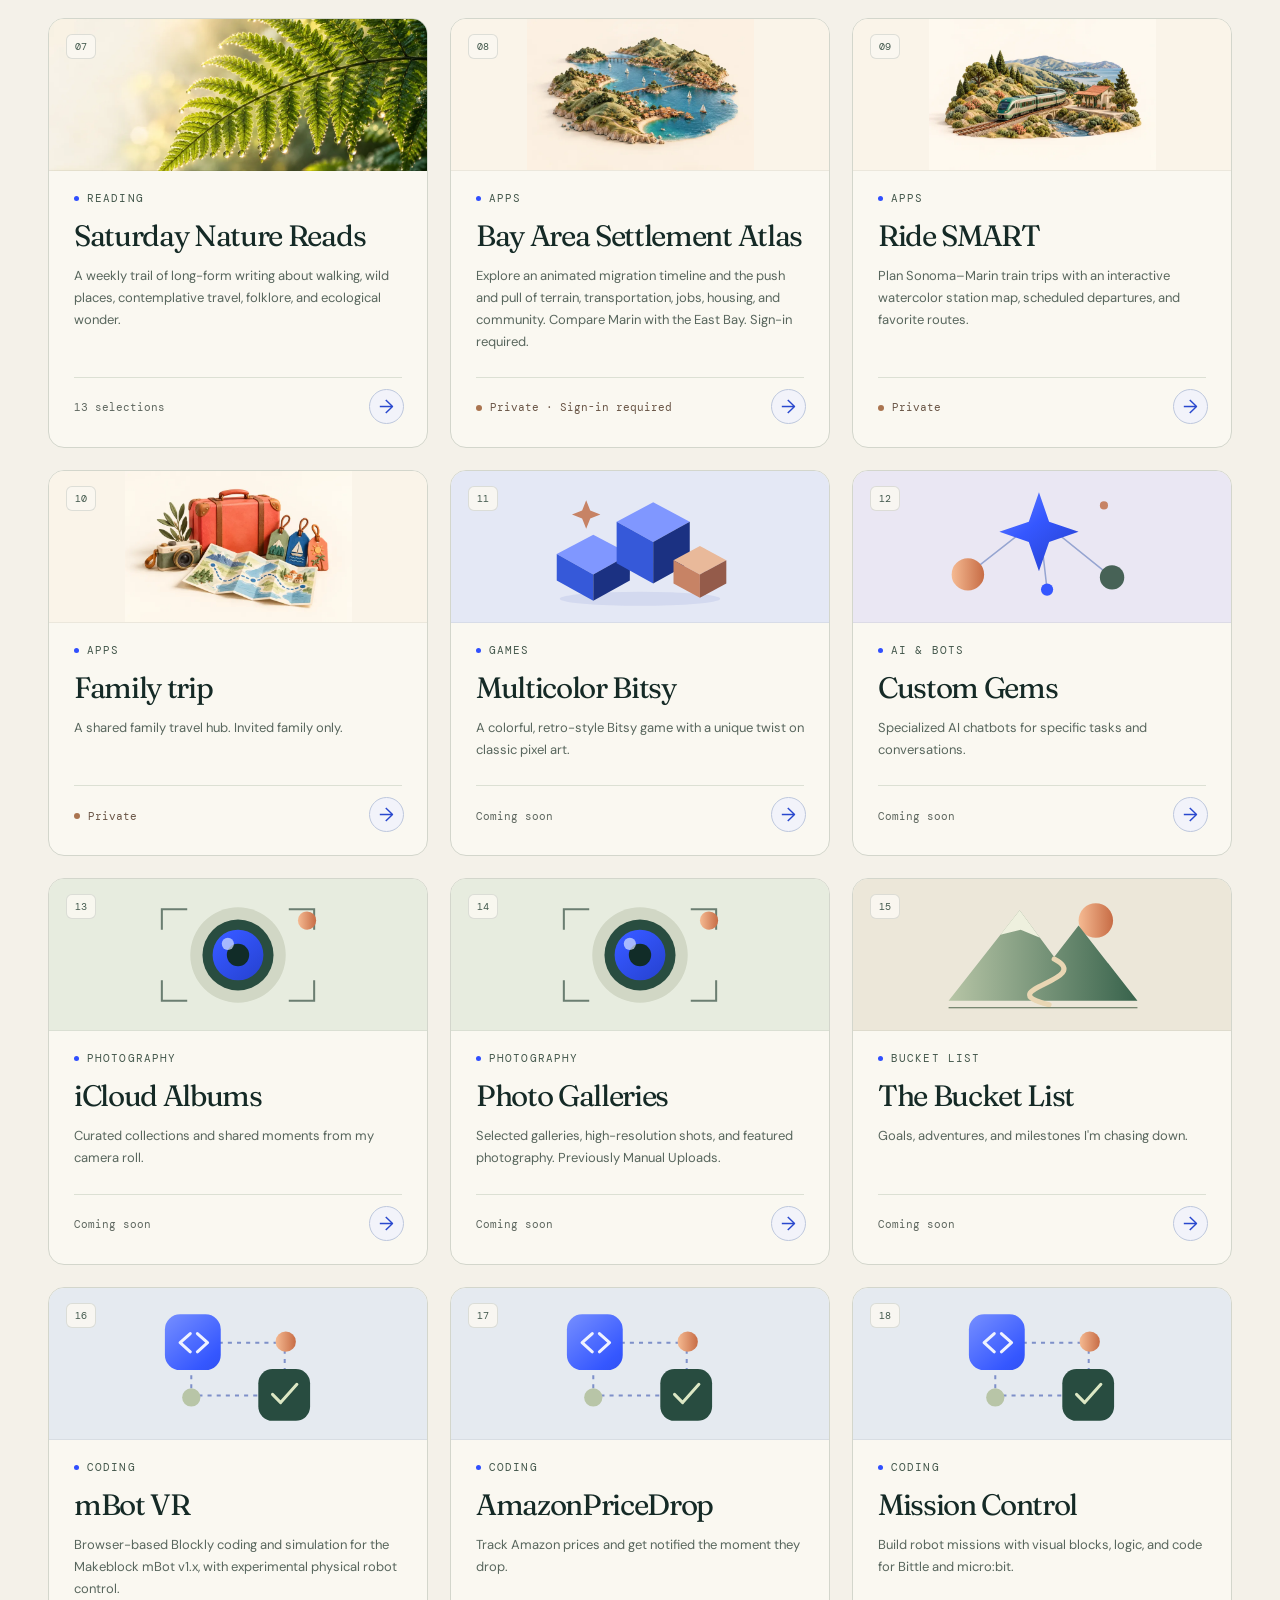
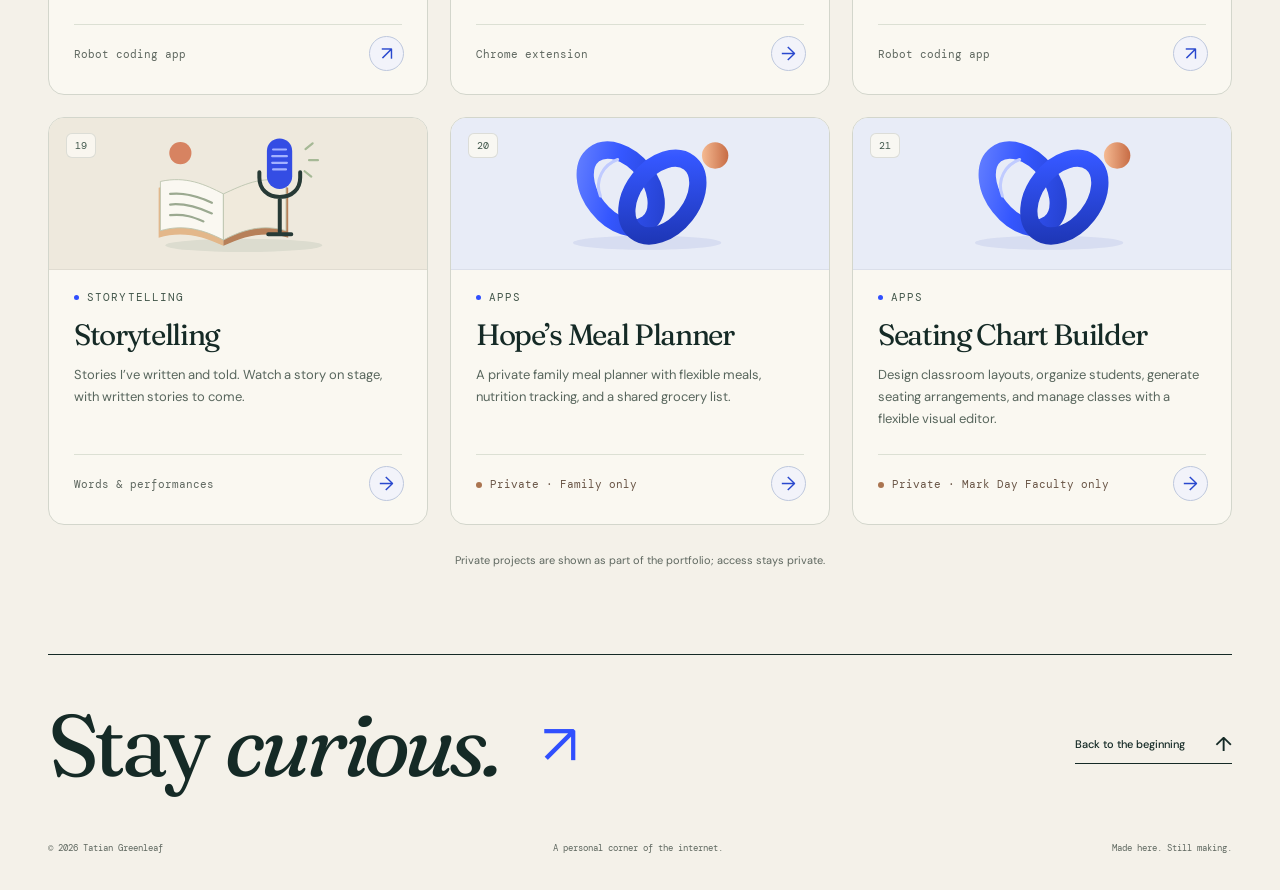
==== commit 3c04f8cb: "Merge ce0a98d63e5a05df652ad026ad1a2bacf81d0d02 into f5391badfcf0a6085bae36c10fbe5bad0ee5ff9c" ====
--- a/index.html
+++ b/index.html
@@ -69,7 +69,7 @@
   <section class="project-index wrap" id="projects" aria-labelledby="index-title">
     <div class="index-heading"><div><span class="small-caps">02 / The collection</span><h2 id="index-title">An index of <em>possibilities.</em></h2></div><p>Apps, experiments, games, and things still taking shape. Pick a thread and see where it leads.</p></div>
     <div class="search-wrap" hidden><label for="project-search">Find something curious</label><input id="project-search" type="search" placeholder="Search projects, ideas, tools…" autocomplete="off" aria-controls="project-list"></div>
-    <div class="index-tools"><div class="filterbar" role="group" aria-label="Filter projects" hidden><button class="filter active" data-filter="All" aria-pressed="true" aria-controls="project-list">All</button><button class="filter" data-filter="Apps" aria-pressed="false" aria-controls="project-list">Apps</button><button class="filter" data-filter="Games" aria-pressed="false" aria-controls="project-list">Games</button><button class="filter" data-filter="AI &amp; Bots" aria-pressed="false" aria-controls="project-list">AI &amp; Bots</button><button class="filter" data-filter="Photography" aria-pressed="false" aria-controls="project-list">Photography</button><button class="filter" data-filter="Reading" aria-pressed="false" aria-controls="project-list">Reading</button><button class="filter" data-filter="Coding" aria-pressed="false" aria-controls="project-list">Coding</button><button class="filter" data-filter="Storytelling" aria-pressed="false" aria-controls="project-list">Storytelling</button><button class="filter" data-filter="Bucket List" aria-pressed="false" aria-controls="project-list">Bucket List</button></div><span id="count" class="small-caps" role="status" aria-live="polite" aria-atomic="true">20 projects</span></div>
+    <div class="index-tools"><div class="filterbar" role="group" aria-label="Filter projects" hidden><button class="filter active" data-filter="All" aria-pressed="true" aria-controls="project-list">All</button><button class="filter" data-filter="Apps" aria-pressed="false" aria-controls="project-list">Apps</button><button class="filter" data-filter="Games" aria-pressed="false" aria-controls="project-list">Games</button><button class="filter" data-filter="AI &amp; Bots" aria-pressed="false" aria-controls="project-list">AI &amp; Bots</button><button class="filter" data-filter="Photography" aria-pressed="false" aria-controls="project-list">Photography</button><button class="filter" data-filter="Reading" aria-pressed="false" aria-controls="project-list">Reading</button><button class="filter" data-filter="Coding" aria-pressed="false" aria-controls="project-list">Coding</button><button class="filter" data-filter="Storytelling" aria-pressed="false" aria-controls="project-list">Storytelling</button><button class="filter" data-filter="Bucket List" aria-pressed="false" aria-controls="project-list">Bucket List</button></div><span id="count" class="small-caps" role="status" aria-live="polite" aria-atomic="true">21 projects</span></div>
     <div class="project-list" id="project-list"><article class="project " data-category="Apps"><a class="project-line" aria-labelledby="project-title-01" aria-describedby="project-action-01" href="https://onestep.tatian.app" target="_blank" rel="noopener noreferrer"><span class="project-number">01</span><div class="project-text"><h3 id="project-title-01">Just One Step</h3><p>When starting is the hard part. A visual assistant that helps you tackle a space with one small, concrete action at a time.</p></div><span class="project-category">Apps</span><span class="project-status">iPhone · Learn more</span><span class="project-arrow" aria-hidden="true">↗</span><span class="sr-only" id="project-action-01">Opens in a new tab</span></a></article>
 <article class="project " data-category="Games"><a class="project-line" aria-labelledby="project-title-02" aria-describedby="project-action-02" href="https://depths.tatian.app" target="_blank" rel="noopener noreferrer"><span class="project-number">02</span><div class="project-text"><h3 id="project-title-02">Depths of the Unknown</h3><p>A dungeon-crawling adventure of strange creatures, hidden paths, and one more descent.</p></div><span class="project-category">Games</span><span class="project-status">Browser game</span><span class="project-arrow" aria-hidden="true">↗</span><span class="sr-only" id="project-action-02">Opens in a new tab</span></a></article>
 <article class="project " data-category="Apps"><a class="project-line" aria-labelledby="project-title-03" aria-describedby="project-action-03" href="https://anchor.tatian.app" target="_blank" rel="noopener noreferrer"><span class="project-number">03</span><div class="project-text"><h3 id="project-title-03">Anchor</h3><p>Your personal assistant, accessible from anywhere on the web.</p></div><span class="project-category">Apps</span><span class="project-status">Web App</span><span class="project-arrow" aria-hidden="true">↗</span><span class="sr-only" id="project-action-03">Opens in a new tab</span></a></article>
@@ -90,6 +90,7 @@
 <article class="project " data-category="Coding"><a class="project-line" aria-labelledby="project-title-18" aria-describedby="project-action-18" href="https://mission-control.tatian.app" target="_blank" rel="noopener noreferrer"><span class="project-number">18</span><div class="project-text"><h3 id="project-title-18">Mission Control</h3><p>Build robot missions with visual blocks, logic, and code for Bittle and micro:bit.</p></div><span class="project-category">Coding</span><span class="project-status">Robot coding app</span><span class="project-arrow" aria-hidden="true">&#8599;</span><span class="sr-only" id="project-action-18">Opens in a new tab</span></a></article>
 <article class="project " data-category="Storytelling"><a class="project-line" aria-labelledby="project-title-19" href="storytelling.html"><span class="project-number">19</span><div class="project-text"><h3 id="project-title-19">Storytelling</h3><p>Stories I’ve written and told. Watch a story on stage, with written stories to come.</p></div><span class="project-category">Storytelling</span><span class="project-status">Words &amp; performances</span><span class="project-arrow" aria-hidden="true">→</span></a></article>
 <article class="project is-private" data-category="Apps"><a class="project-line" href="https://hope-meal-planner.tgleaf.chatgpt.site" target="_blank" rel="noopener noreferrer" aria-labelledby="project-title-20" aria-describedby="project-action-20"><span class="project-number">20</span><div class="project-text"><h3 id="project-title-20">Hope’s Meal Planner</h3><p>A private family meal planner with flexible meals, nutrition tracking, and a shared grocery list.</p></div><span class="project-category">Apps</span><span class="project-status">Private · Family only</span><span class="project-arrow" aria-hidden="true">→</span><span class="sr-only" id="project-action-20">Open private project; family sign-in required</span></a></article>
+<article class="project is-private" data-category="Apps"><a class="project-line" href="https://tatiang.github.io/SeatingChart/" target="_blank" rel="noopener noreferrer" aria-labelledby="project-title-21" aria-describedby="project-action-21"><span class="project-number">21</span><div class="project-text"><h3 id="project-title-21">Seating Chart Builder</h3><p>Design classroom layouts, organize students, generate seating arrangements, and manage classes with a flexible visual editor.</p></div><span class="project-category">Apps</span><span class="project-status">Private · Mark Day Faculty only</span><span class="project-arrow" aria-hidden="true">→</span><span class="sr-only" id="project-action-21">Open Seating Chart Builder; Mark Day Faculty Google sign-in required</span></a></article>
 </div>
     <p class="empty-state" hidden>No projects match. Try another search or category.</p>
     <p class="index-note">Private projects are shown as part of the portfolio; access stays private.</p>
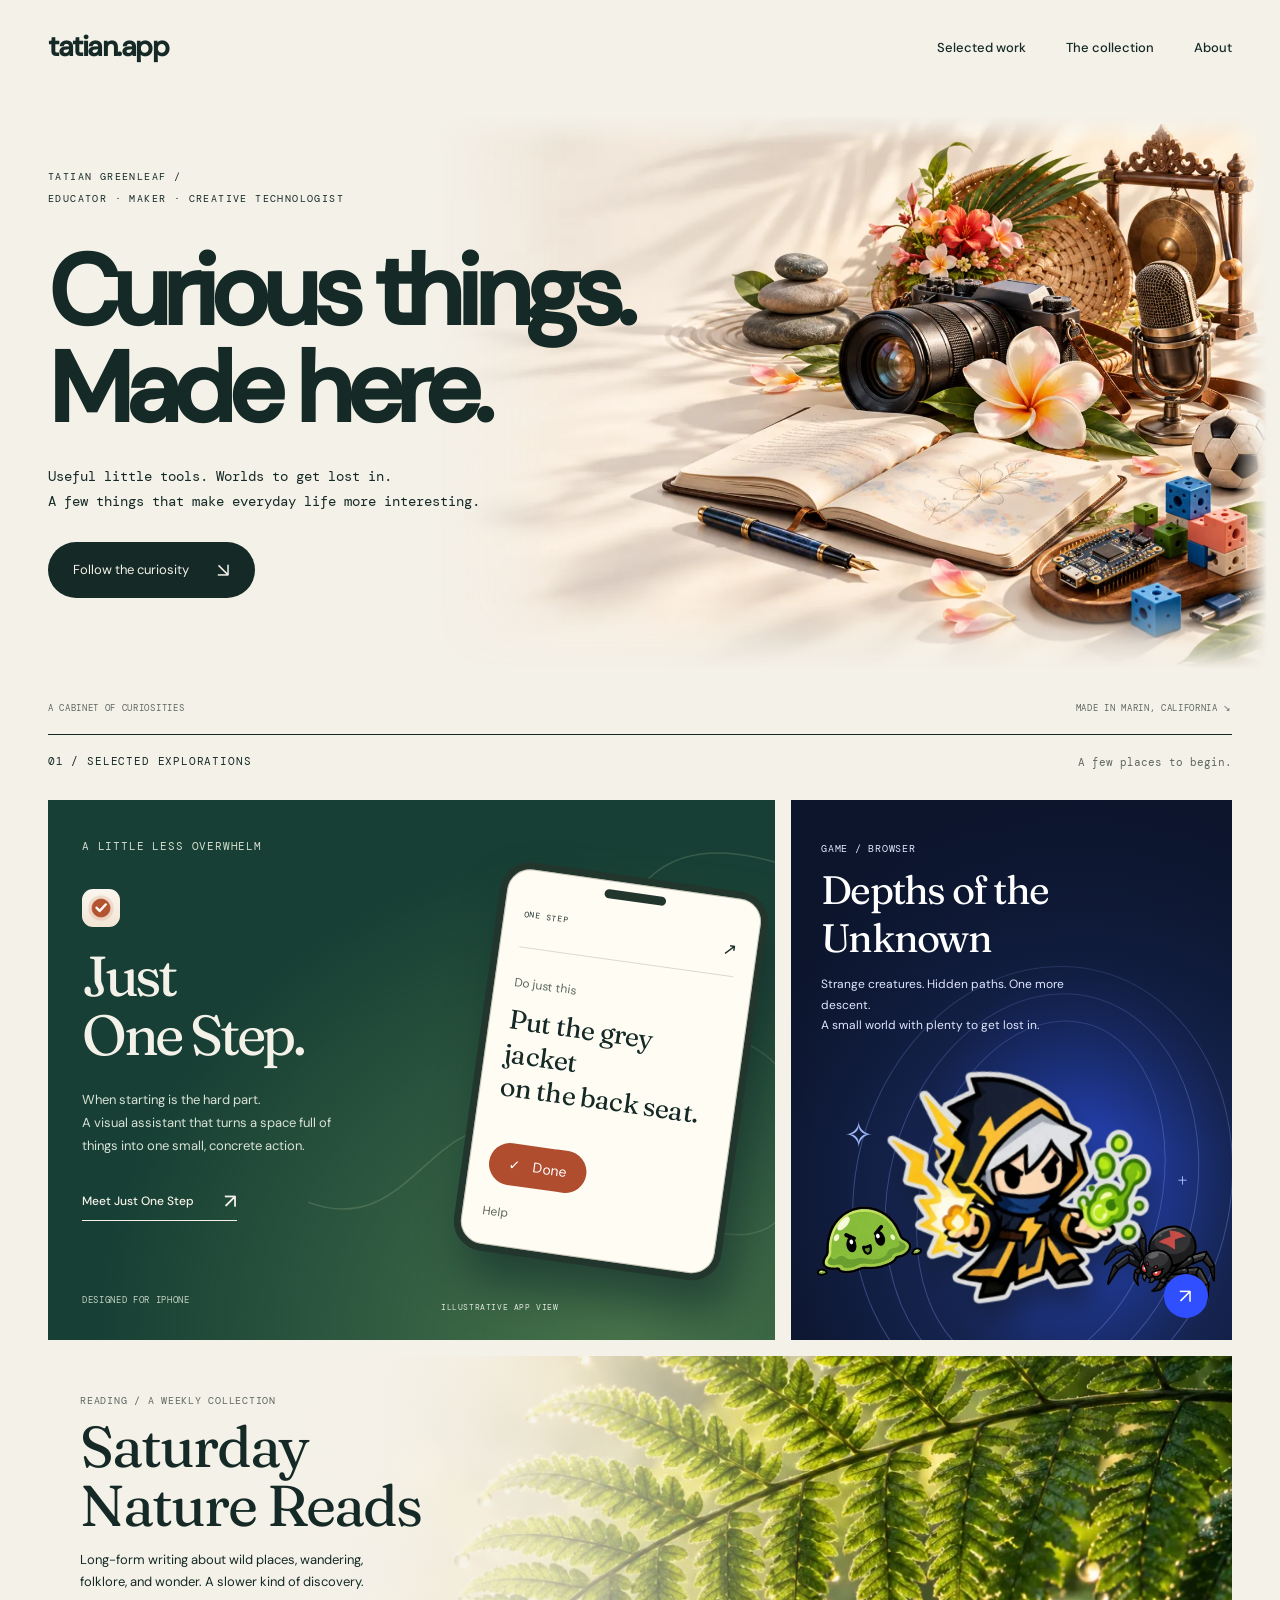
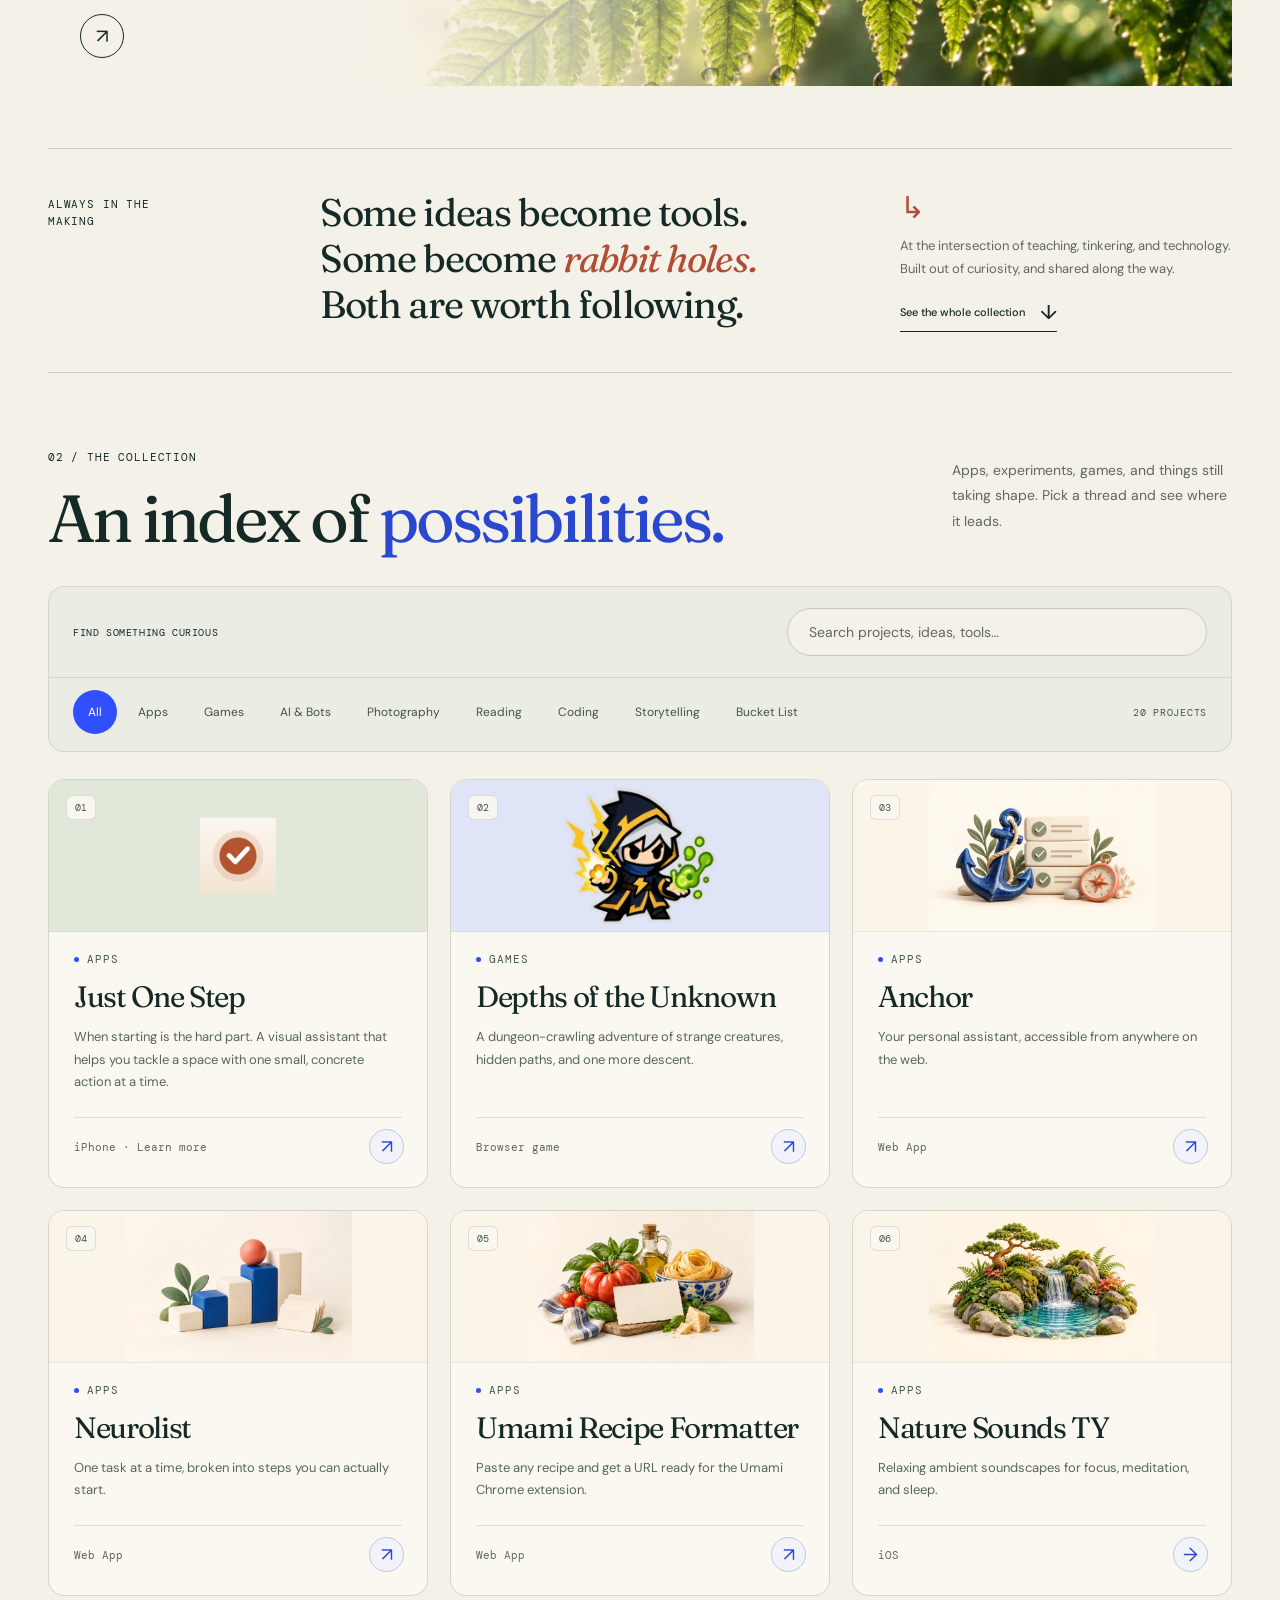
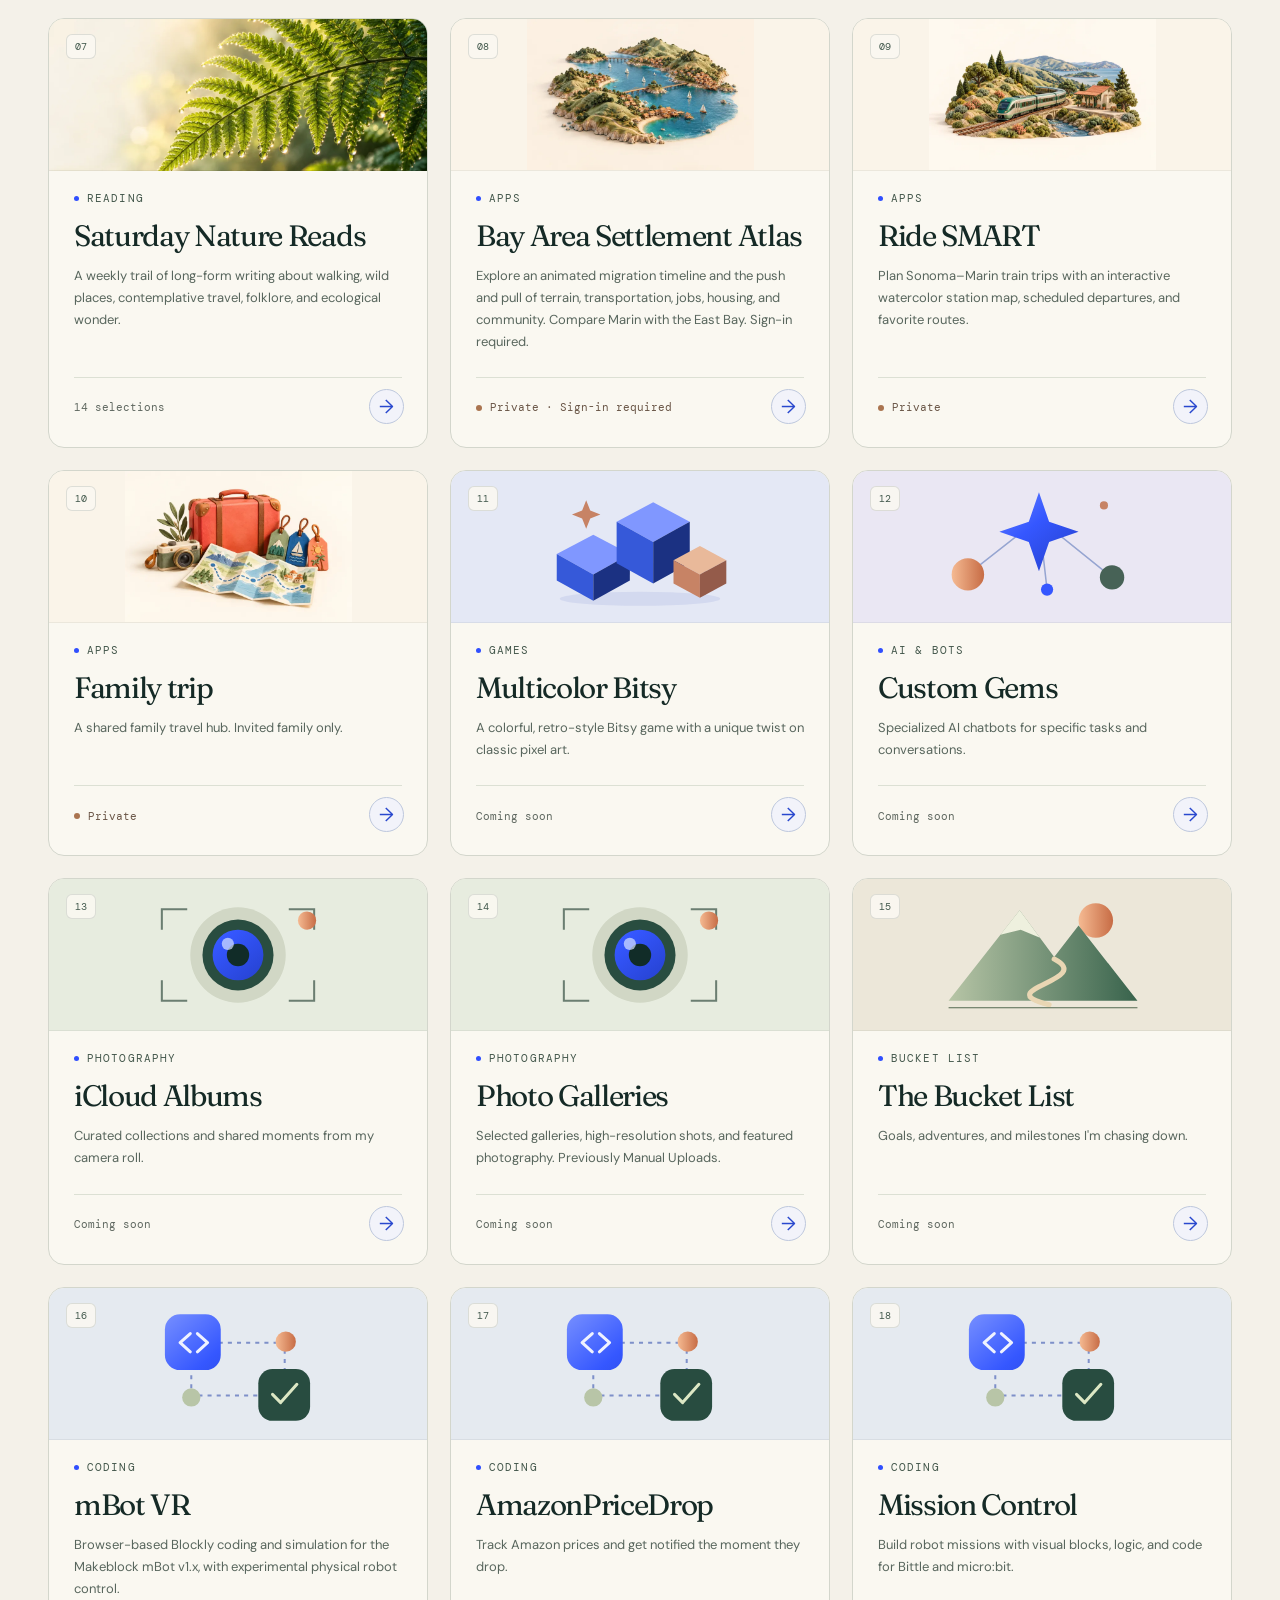
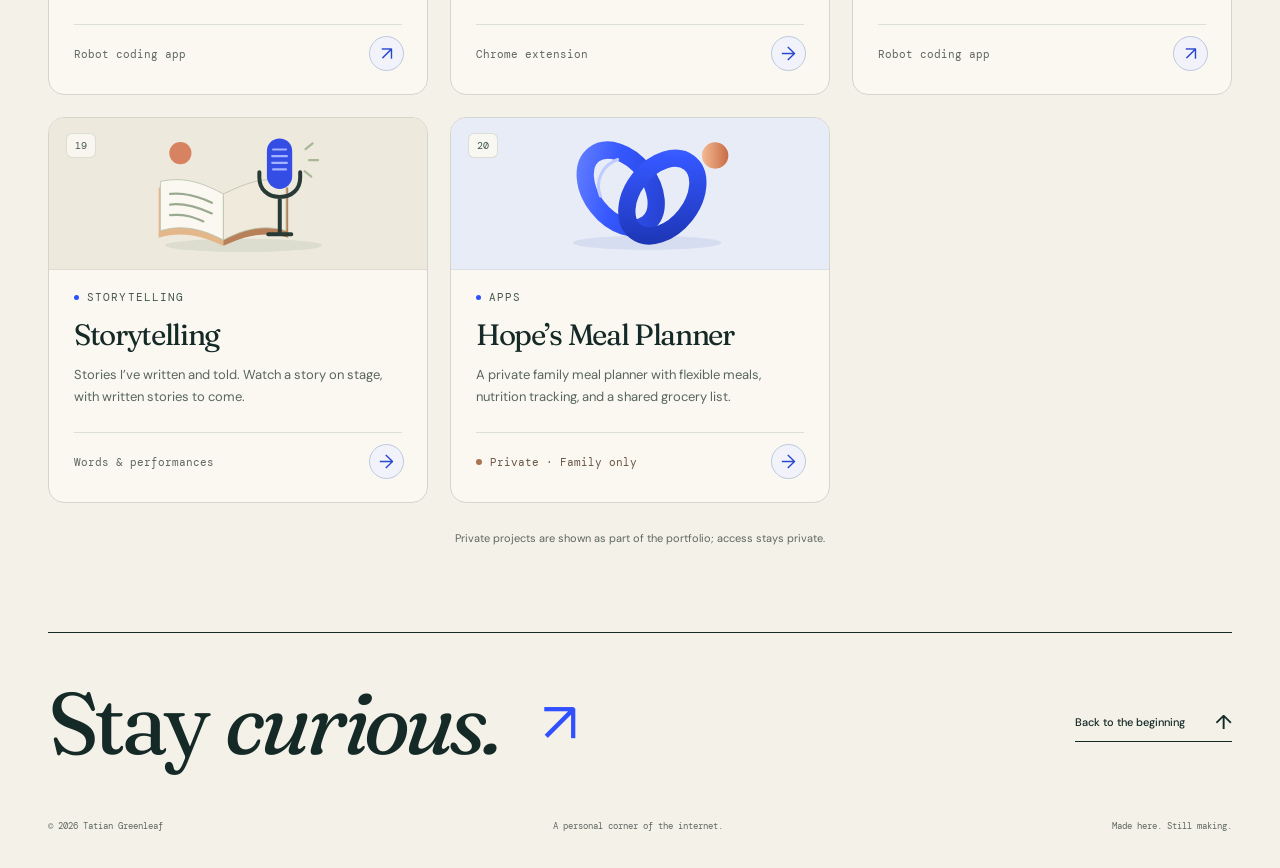
==== commit 51d78255: "Update Saturday Nature Reads count to 14" ====
--- a/index.html
+++ b/index.html
@@ -69,14 +69,14 @@
   <section class="project-index wrap" id="projects" aria-labelledby="index-title">
     <div class="index-heading"><div><span class="small-caps">02 / The collection</span><h2 id="index-title">An index of <em>possibilities.</em></h2></div><p>Apps, experiments, games, and things still taking shape. Pick a thread and see where it leads.</p></div>
     <div class="search-wrap" hidden><label for="project-search">Find something curious</label><input id="project-search" type="search" placeholder="Search projects, ideas, tools…" autocomplete="off" aria-controls="project-list"></div>
-    <div class="index-tools"><div class="filterbar" role="group" aria-label="Filter projects" hidden><button class="filter active" data-filter="All" aria-pressed="true" aria-controls="project-list">All</button><button class="filter" data-filter="Apps" aria-pressed="false" aria-controls="project-list">Apps</button><button class="filter" data-filter="Games" aria-pressed="false" aria-controls="project-list">Games</button><button class="filter" data-filter="AI &amp; Bots" aria-pressed="false" aria-controls="project-list">AI &amp; Bots</button><button class="filter" data-filter="Photography" aria-pressed="false" aria-controls="project-list">Photography</button><button class="filter" data-filter="Reading" aria-pressed="false" aria-controls="project-list">Reading</button><button class="filter" data-filter="Coding" aria-pressed="false" aria-controls="project-list">Coding</button><button class="filter" data-filter="Storytelling" aria-pressed="false" aria-controls="project-list">Storytelling</button><button class="filter" data-filter="Bucket List" aria-pressed="false" aria-controls="project-list">Bucket List</button></div><span id="count" class="small-caps" role="status" aria-live="polite" aria-atomic="true">21 projects</span></div>
+    <div class="index-tools"><div class="filterbar" role="group" aria-label="Filter projects" hidden><button class="filter active" data-filter="All" aria-pressed="true" aria-controls="project-list">All</button><button class="filter" data-filter="Apps" aria-pressed="false" aria-controls="project-list">Apps</button><button class="filter" data-filter="Games" aria-pressed="false" aria-controls="project-list">Games</button><button class="filter" data-filter="AI &amp; Bots" aria-pressed="false" aria-controls="project-list">AI &amp; Bots</button><button class="filter" data-filter="Photography" aria-pressed="false" aria-controls="project-list">Photography</button><button class="filter" data-filter="Reading" aria-pressed="false" aria-controls="project-list">Reading</button><button class="filter" data-filter="Coding" aria-pressed="false" aria-controls="project-list">Coding</button><button class="filter" data-filter="Storytelling" aria-pressed="false" aria-controls="project-list">Storytelling</button><button class="filter" data-filter="Bucket List" aria-pressed="false" aria-controls="project-list">Bucket List</button></div><span id="count" class="small-caps" role="status" aria-live="polite" aria-atomic="true">20 projects</span></div>
     <div class="project-list" id="project-list"><article class="project " data-category="Apps"><a class="project-line" aria-labelledby="project-title-01" aria-describedby="project-action-01" href="https://onestep.tatian.app" target="_blank" rel="noopener noreferrer"><span class="project-number">01</span><div class="project-text"><h3 id="project-title-01">Just One Step</h3><p>When starting is the hard part. A visual assistant that helps you tackle a space with one small, concrete action at a time.</p></div><span class="project-category">Apps</span><span class="project-status">iPhone · Learn more</span><span class="project-arrow" aria-hidden="true">↗</span><span class="sr-only" id="project-action-01">Opens in a new tab</span></a></article>
 <article class="project " data-category="Games"><a class="project-line" aria-labelledby="project-title-02" aria-describedby="project-action-02" href="https://depths.tatian.app" target="_blank" rel="noopener noreferrer"><span class="project-number">02</span><div class="project-text"><h3 id="project-title-02">Depths of the Unknown</h3><p>A dungeon-crawling adventure of strange creatures, hidden paths, and one more descent.</p></div><span class="project-category">Games</span><span class="project-status">Browser game</span><span class="project-arrow" aria-hidden="true">↗</span><span class="sr-only" id="project-action-02">Opens in a new tab</span></a></article>
 <article class="project " data-category="Apps"><a class="project-line" aria-labelledby="project-title-03" aria-describedby="project-action-03" href="https://anchor.tatian.app" target="_blank" rel="noopener noreferrer"><span class="project-number">03</span><div class="project-text"><h3 id="project-title-03">Anchor</h3><p>Your personal assistant, accessible from anywhere on the web.</p></div><span class="project-category">Apps</span><span class="project-status">Web App</span><span class="project-arrow" aria-hidden="true">↗</span><span class="sr-only" id="project-action-03">Opens in a new tab</span></a></article>
 <article class="project " data-category="Apps"><a class="project-line" aria-labelledby="project-title-04" aria-describedby="project-action-04" href="https://neurolist.tatian.app" target="_blank" rel="noopener noreferrer"><span class="project-number">04</span><div class="project-text"><h3 id="project-title-04">Neurolist</h3><p>One task at a time, broken into steps you can actually start.</p></div><span class="project-category">Apps</span><span class="project-status">Web App</span><span class="project-arrow" aria-hidden="true">↗</span><span class="sr-only" id="project-action-04">Opens in a new tab</span></a></article>
 <article class="project " data-category="Apps"><a class="project-line" aria-labelledby="project-title-05" aria-describedby="project-action-05" href="https://lunch-plan.web.app" target="_blank" rel="noopener noreferrer"><span class="project-number">05</span><div class="project-text"><h3 id="project-title-05">Umami Recipe Formatter</h3><p>Paste any recipe and get a URL ready for the Umami Chrome extension.</p></div><span class="project-category">Apps</span><span class="project-status">Web App</span><span class="project-arrow" aria-hidden="true">↗</span><span class="sr-only" id="project-action-05">Opens in a new tab</span></a></article>
 <article class="project " data-category="Apps"><a class="project-line" aria-labelledby="project-title-06" aria-describedby="project-action-06" href="#project-nature-sounds-ty" data-project-detail="project-nature-sounds-ty"><span class="project-number">06</span><div class="project-text"><h3 id="project-title-06">Nature Sounds TY</h3><p>Relaxing ambient soundscapes for focus, meditation, and sleep.</p></div><span class="project-category">Apps</span><span class="project-status">iOS</span><span class="project-arrow" aria-hidden="true">→</span><span class="sr-only" id="project-action-06">View project details</span></a></article>
-<article class="project " data-category="Reading"><a class="project-line" aria-labelledby="project-title-07" aria-describedby="project-action-07" href="nature-reads.html"><span class="project-number">07</span><div class="project-text"><h3 id="project-title-07">Saturday Nature Reads</h3><p>A weekly trail of long-form writing about walking, wild places, contemplative travel, folklore, and ecological wonder.</p></div><span class="project-category">Reading</span><span class="project-status">13 selections</span><span class="project-arrow" aria-hidden="true">→</span><span class="sr-only" id="project-action-07">Open project</span></a></article>
+<article class="project " data-category="Reading"><a class="project-line" aria-labelledby="project-title-07" aria-describedby="project-action-07" href="nature-reads.html"><span class="project-number">07</span><div class="project-text"><h3 id="project-title-07">Saturday Nature Reads</h3><p>A weekly trail of long-form writing about walking, wild places, contemplative travel, folklore, and ecological wonder.</p></div><span class="project-category">Reading</span><span class="project-status">14 selections</span><span class="project-arrow" aria-hidden="true">→</span><span class="sr-only" id="project-action-07">Open project</span></a></article>
 <article class="project is-private" data-category="Apps"><a class="project-line" href="https://bay-area-settlement-atlas.tgleaf.chatgpt.site" target="_blank" rel="noopener noreferrer" aria-labelledby="project-title-08" aria-describedby="project-action-08"><span class="project-number">08</span><div class="project-text"><h3 id="project-title-08">Bay Area Settlement Atlas</h3><p>Explore an animated migration timeline and the push and pull of terrain, transportation, jobs, housing, and community. Compare Marin with the East Bay. Sign-in required.</p></div><span class="project-category">Apps</span><span class="project-status">Private · Sign-in required</span><span class="project-arrow" aria-hidden="true">→</span><span class="sr-only" id="project-action-08">Open private project; sign-in required</span></a></article>
 <article class="project is-private" data-category="Apps"><a class="project-line" href="https://ride-smart.tgleaf.chatgpt.site" target="_blank" rel="noopener noreferrer" aria-labelledby="project-title-09" aria-describedby="project-action-09"><span class="project-number">09</span><div class="project-text"><h3 id="project-title-09">Ride SMART</h3><p>Plan Sonoma–Marin train trips with an interactive watercolor station map, scheduled departures, and favorite routes.</p></div><span class="project-category">Apps</span><span class="project-status">Private</span><span class="project-arrow" aria-hidden="true">→</span><span class="sr-only" id="project-action-09">Open private project; sign-in required</span></a></article>
 <article class="project is-private" data-category="Apps"><a class="project-line" href="https://family-trip-october-2026.tgleaf.chatgpt.site" target="_blank" rel="noopener noreferrer" aria-labelledby="project-title-10" aria-describedby="project-action-10"><span class="project-number">10</span><div class="project-text"><h3 id="project-title-10">Family trip</h3><p>A shared family travel hub. Invited family only.</p></div><span class="project-category">Apps</span><span class="project-status">Private</span><span class="project-arrow" aria-hidden="true">→</span><span class="sr-only" id="project-action-10">Open private project; sign-in required</span></a></article>
@@ -90,7 +90,6 @@
 <article class="project " data-category="Coding"><a class="project-line" aria-labelledby="project-title-18" aria-describedby="project-action-18" href="https://mission-control.tatian.app" target="_blank" rel="noopener noreferrer"><span class="project-number">18</span><div class="project-text"><h3 id="project-title-18">Mission Control</h3><p>Build robot missions with visual blocks, logic, and code for Bittle and micro:bit.</p></div><span class="project-category">Coding</span><span class="project-status">Robot coding app</span><span class="project-arrow" aria-hidden="true">&#8599;</span><span class="sr-only" id="project-action-18">Opens in a new tab</span></a></article>
 <article class="project " data-category="Storytelling"><a class="project-line" aria-labelledby="project-title-19" href="storytelling.html"><span class="project-number">19</span><div class="project-text"><h3 id="project-title-19">Storytelling</h3><p>Stories I’ve written and told. Watch a story on stage, with written stories to come.</p></div><span class="project-category">Storytelling</span><span class="project-status">Words &amp; performances</span><span class="project-arrow" aria-hidden="true">→</span></a></article>
 <article class="project is-private" data-category="Apps"><a class="project-line" href="https://hope-meal-planner.tgleaf.chatgpt.site" target="_blank" rel="noopener noreferrer" aria-labelledby="project-title-20" aria-describedby="project-action-20"><span class="project-number">20</span><div class="project-text"><h3 id="project-title-20">Hope’s Meal Planner</h3><p>A private family meal planner with flexible meals, nutrition tracking, and a shared grocery list.</p></div><span class="project-category">Apps</span><span class="project-status">Private · Family only</span><span class="project-arrow" aria-hidden="true">→</span><span class="sr-only" id="project-action-20">Open private project; family sign-in required</span></a></article>
-<article class="project is-private" data-category="Apps"><a class="project-line" href="https://tatiang.github.io/SeatingChart/" target="_blank" rel="noopener noreferrer" aria-labelledby="project-title-21" aria-describedby="project-action-21"><span class="project-number">21</span><div class="project-text"><h3 id="project-title-21">Seating Chart Builder</h3><p>Design classroom layouts, organize students, generate seating arrangements, and manage classes with a flexible visual editor.</p></div><span class="project-category">Apps</span><span class="project-status">Private · Mark Day Faculty only</span><span class="project-arrow" aria-hidden="true">→</span><span class="sr-only" id="project-action-21">Open Seating Chart Builder; Mark Day Faculty Google sign-in required</span></a></article>
 </div>
     <p class="empty-state" hidden>No projects match. Try another search or category.</p>
     <p class="index-note">Private projects are shown as part of the portfolio; access stays private.</p>
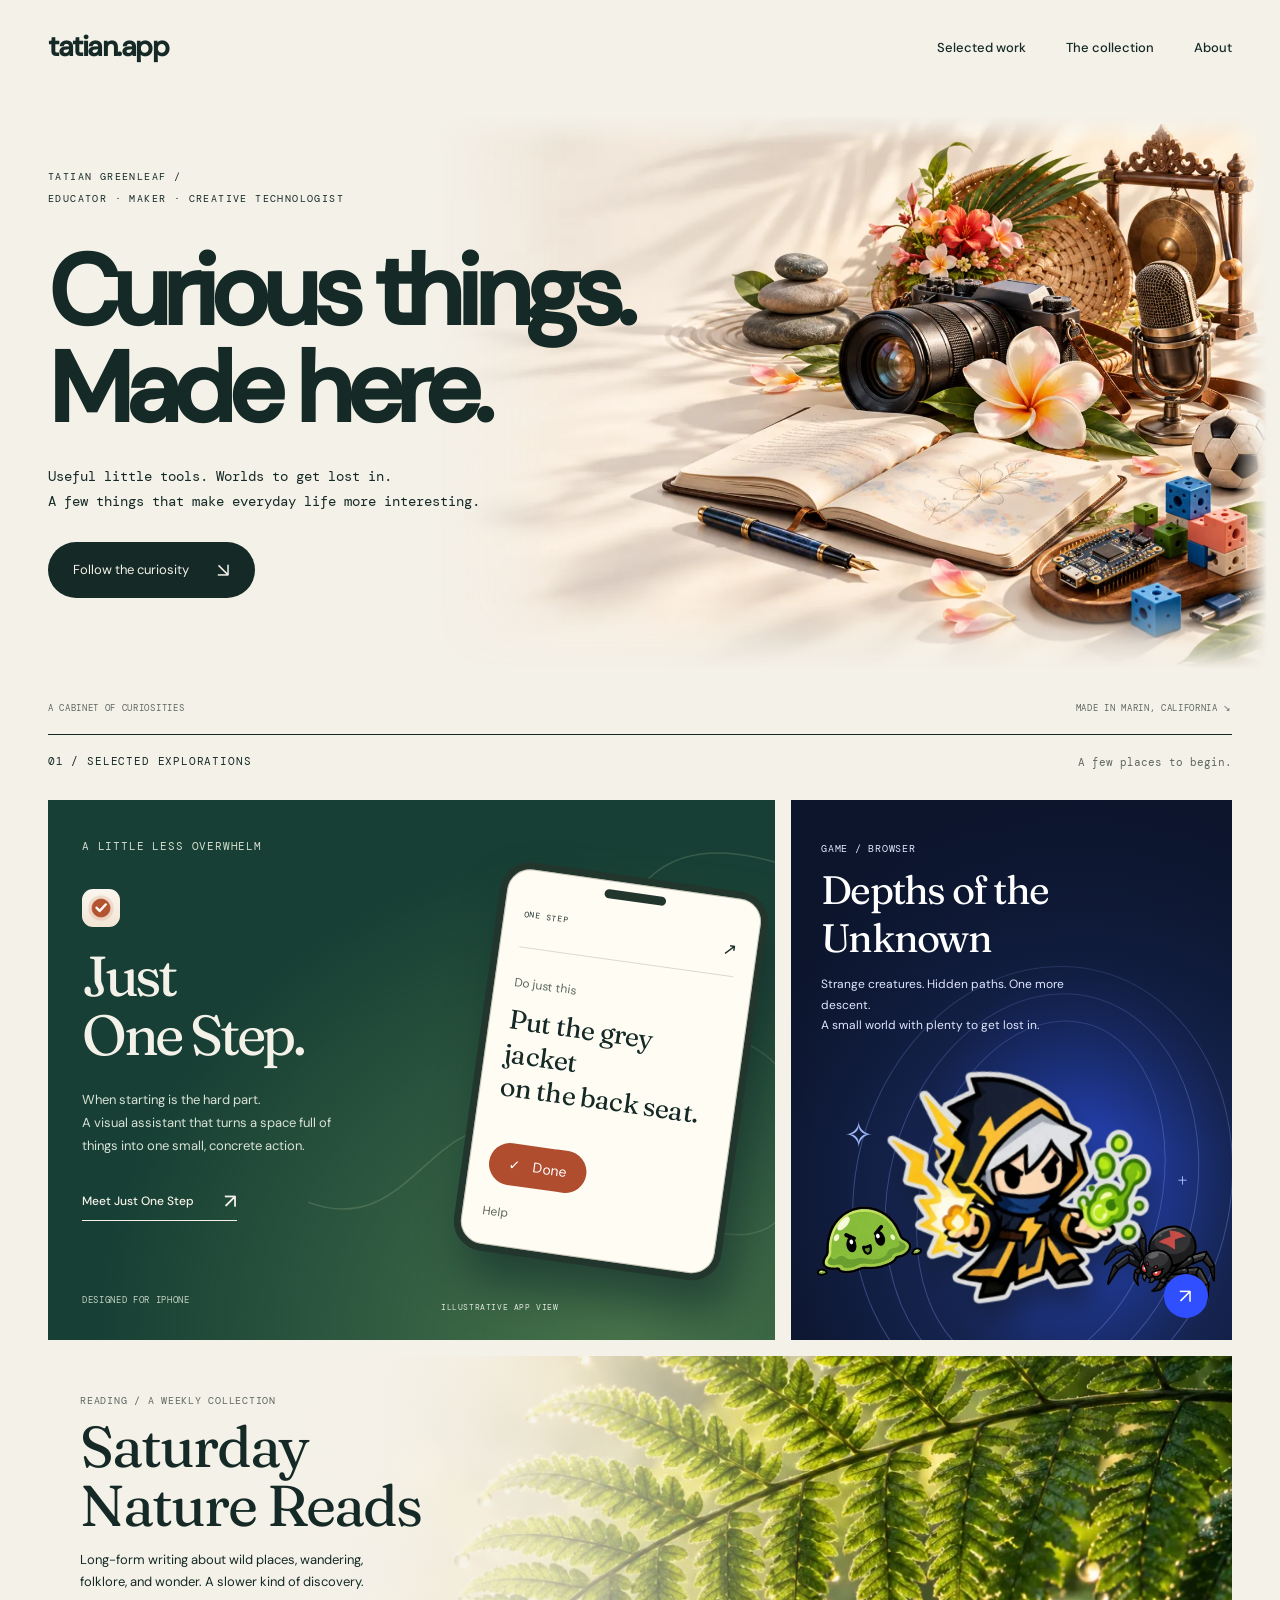
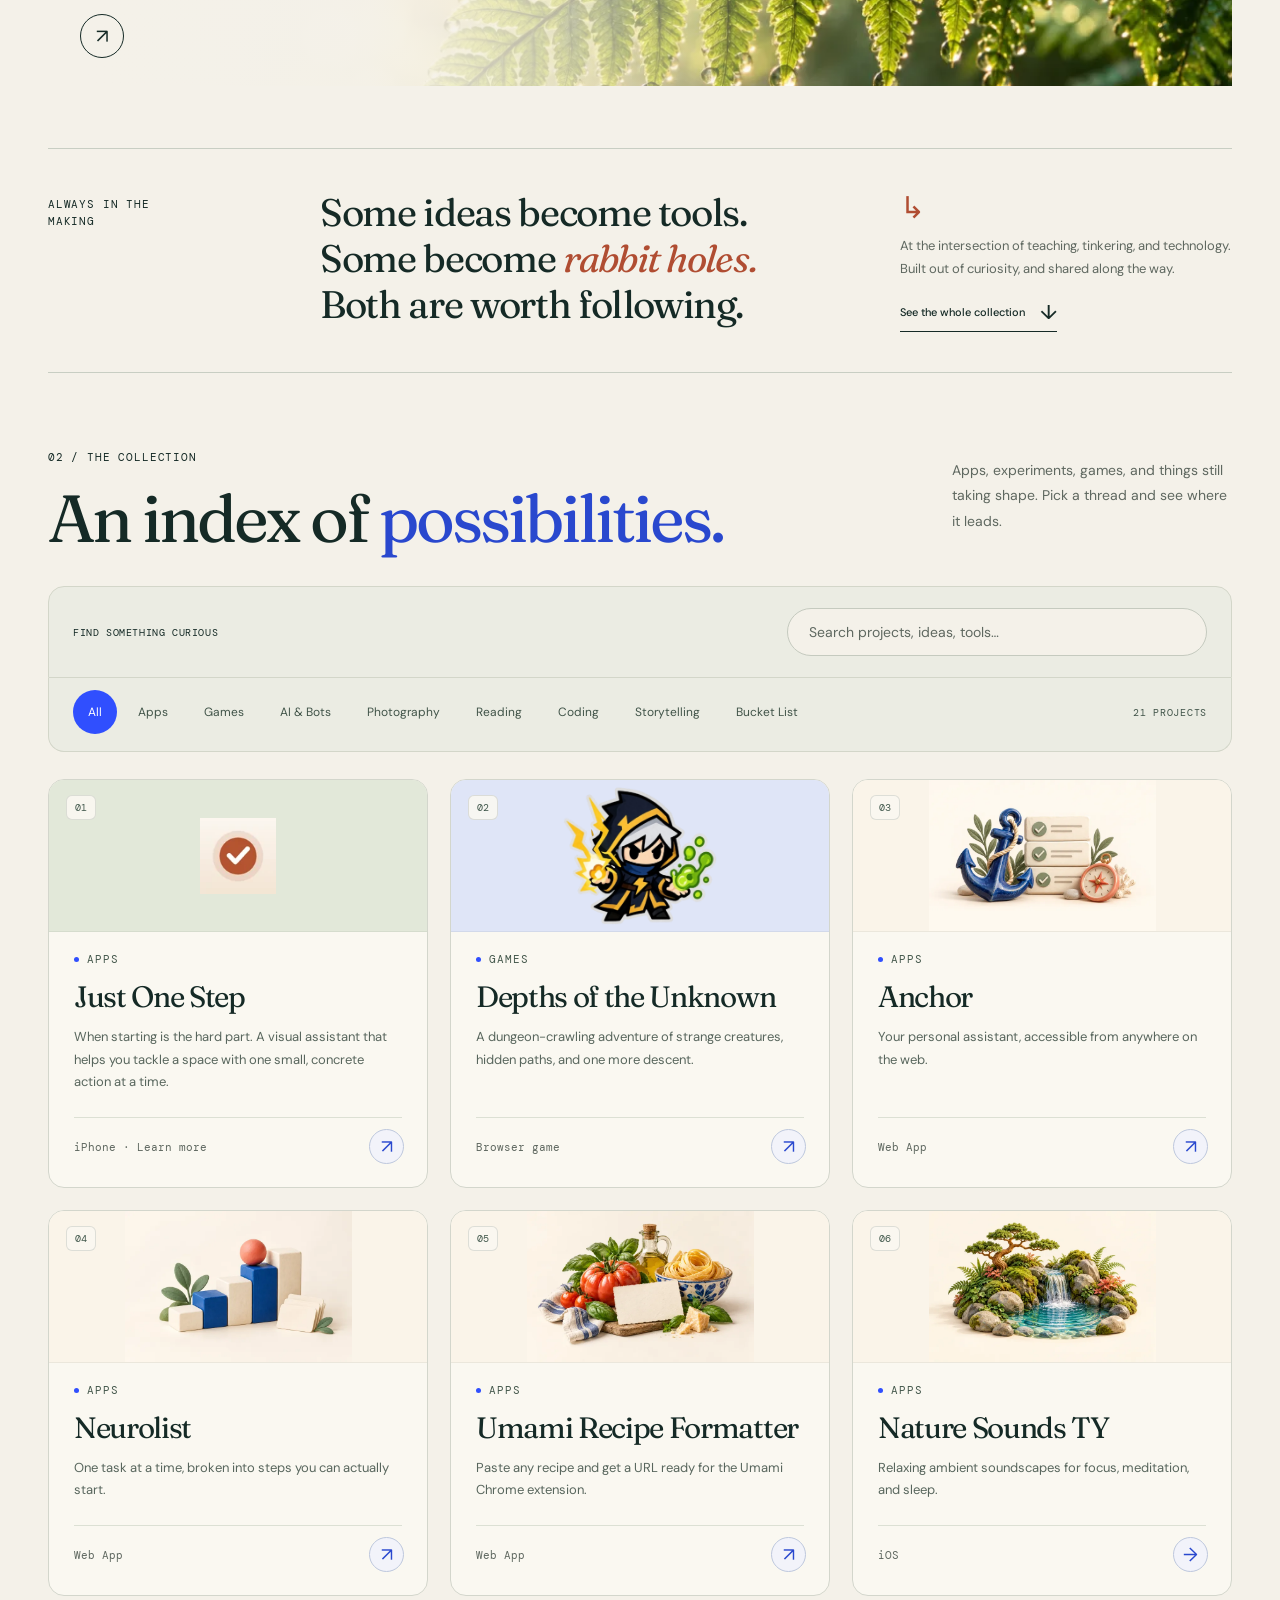
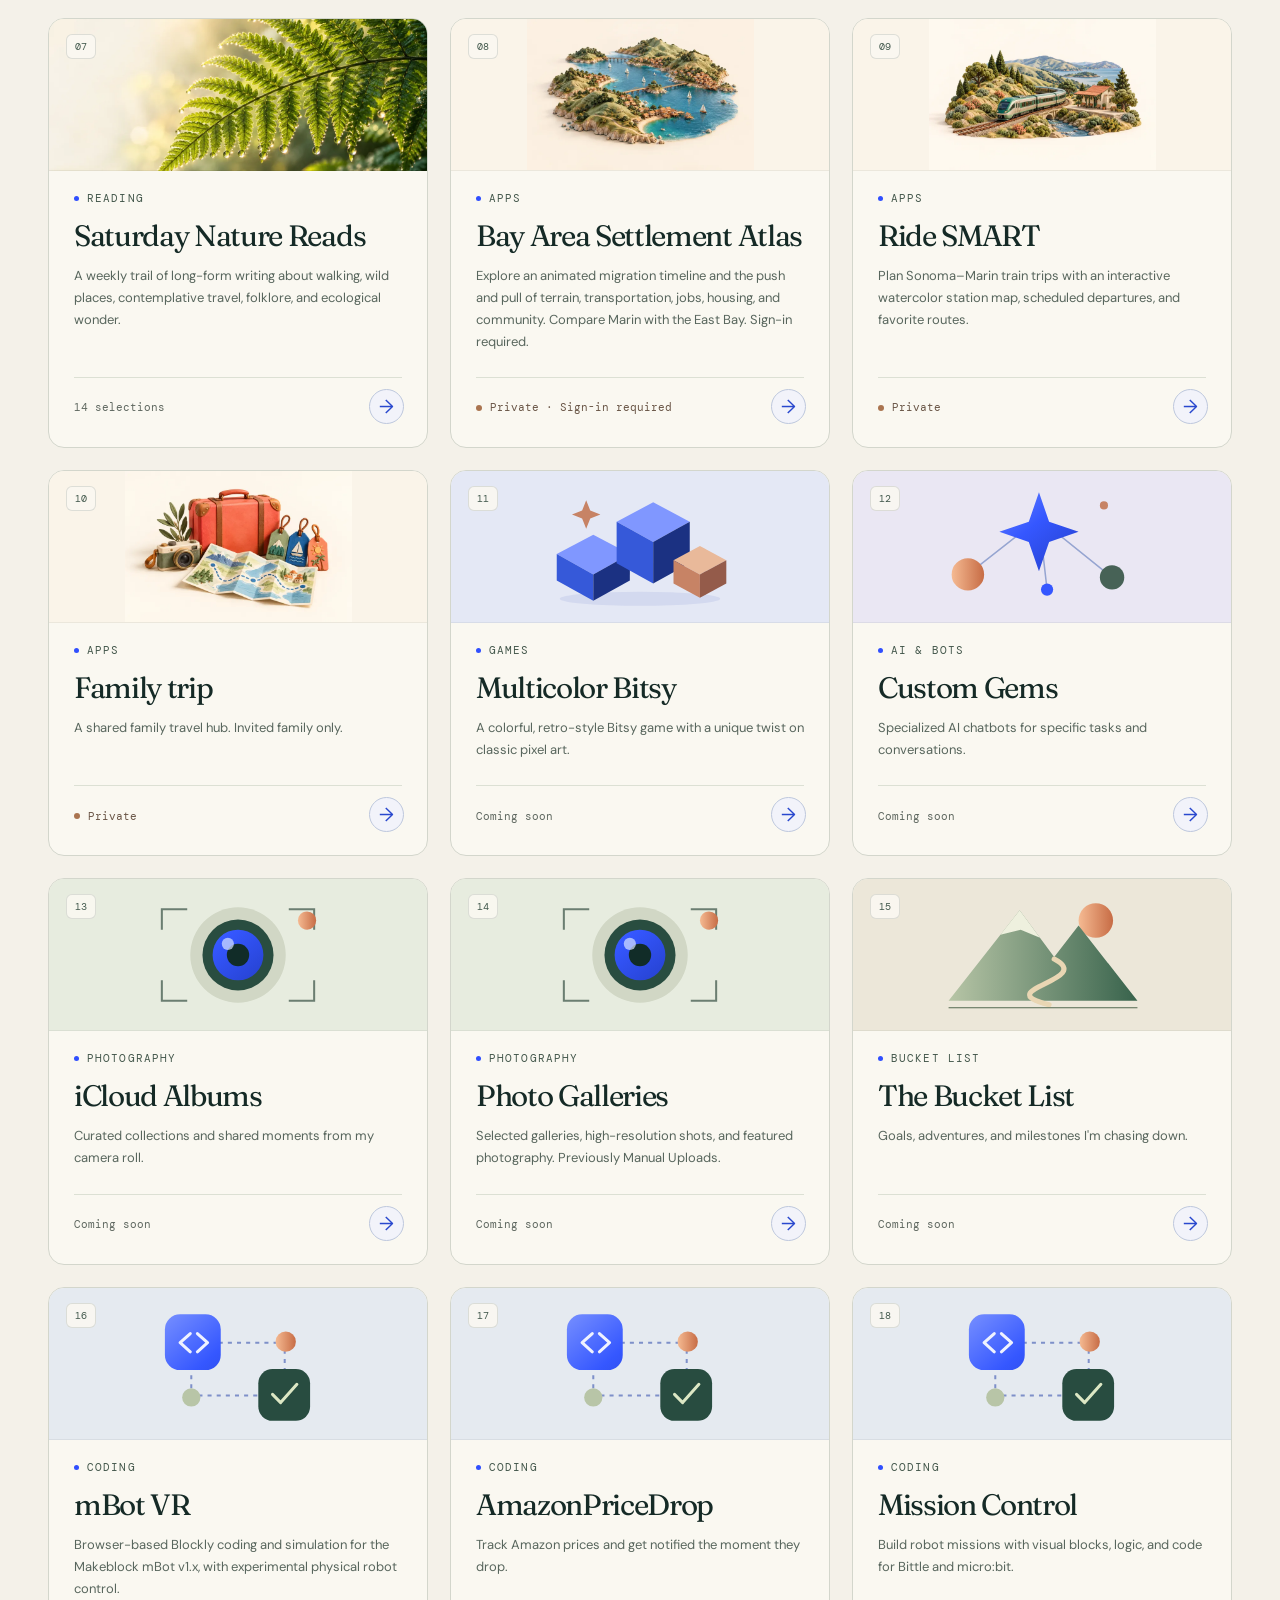
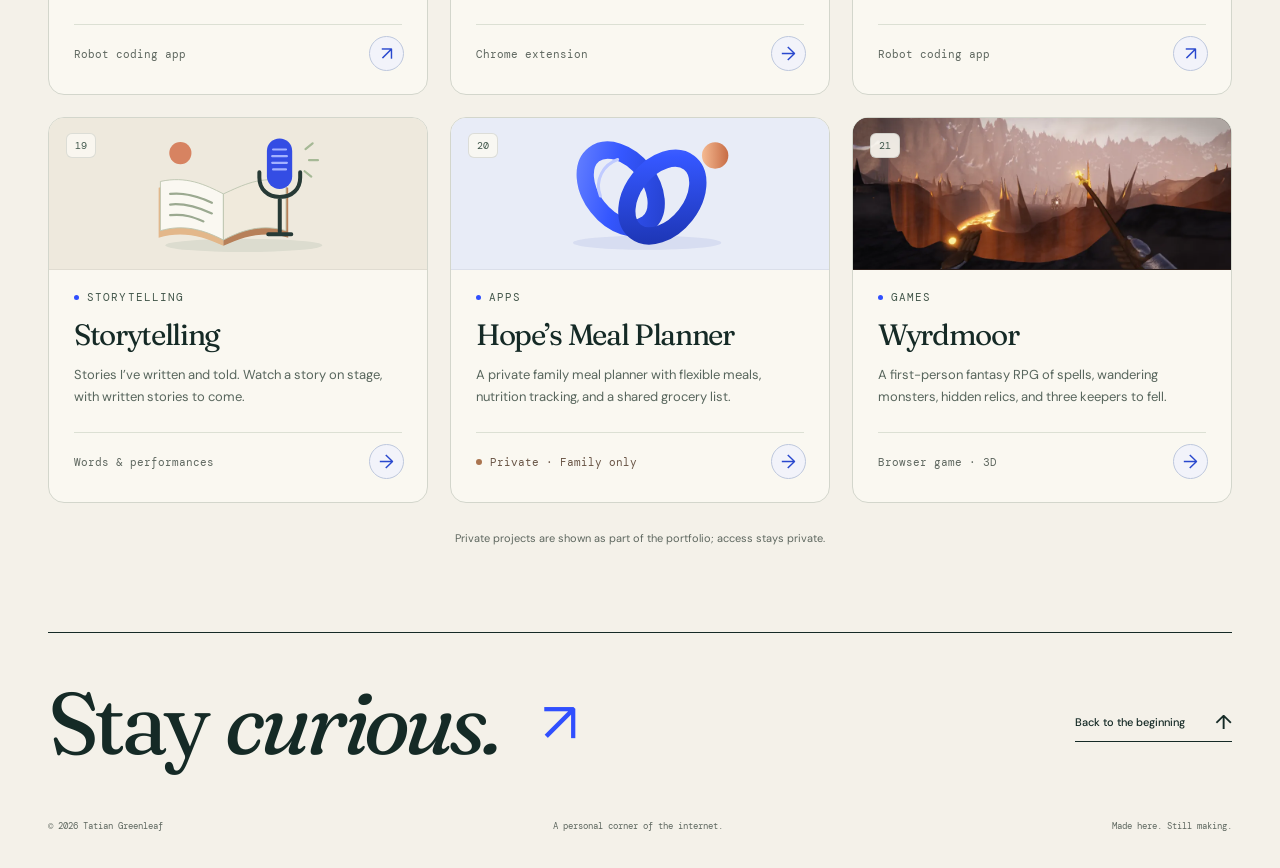
==== commit b3ffdef9: "Add Wyrdmoor, a first-person fantasy RPG, to the collection Serve the game from wyrdmoor/ with its e" ====
--- a/index.html
+++ b/index.html
@@ -5,11 +5,11 @@
   <meta name="viewport" content="width=device-width,initial-scale=1">
   <meta name="theme-color" content="#f4f1e9">
   <meta name="description" content="Tatian Greenleaf — educator, maker, and creative technologist. A collection of useful tools, curious experiments, games, and things worth exploring.">
-  <meta name="portfolio-version" content="3.03">
+  <meta name="portfolio-version" content="3.04">
   <title>Tatian — Curious things. Made here.</title>
   <link rel="icon" href="assets/favicon.svg" type="image/svg+xml">
   <link rel="stylesheet" href="assets/fonts.css">
-  <link rel="stylesheet" href="style_v3.03.css">
+  <link rel="stylesheet" href="style_v3.04.css">
   <script src="app_v3.00.js" defer></script>
 </head>
 <body id="top">
@@ -69,7 +69,7 @@
   <section class="project-index wrap" id="projects" aria-labelledby="index-title">
     <div class="index-heading"><div><span class="small-caps">02 / The collection</span><h2 id="index-title">An index of <em>possibilities.</em></h2></div><p>Apps, experiments, games, and things still taking shape. Pick a thread and see where it leads.</p></div>
     <div class="search-wrap" hidden><label for="project-search">Find something curious</label><input id="project-search" type="search" placeholder="Search projects, ideas, tools…" autocomplete="off" aria-controls="project-list"></div>
-    <div class="index-tools"><div class="filterbar" role="group" aria-label="Filter projects" hidden><button class="filter active" data-filter="All" aria-pressed="true" aria-controls="project-list">All</button><button class="filter" data-filter="Apps" aria-pressed="false" aria-controls="project-list">Apps</button><button class="filter" data-filter="Games" aria-pressed="false" aria-controls="project-list">Games</button><button class="filter" data-filter="AI &amp; Bots" aria-pressed="false" aria-controls="project-list">AI &amp; Bots</button><button class="filter" data-filter="Photography" aria-pressed="false" aria-controls="project-list">Photography</button><button class="filter" data-filter="Reading" aria-pressed="false" aria-controls="project-list">Reading</button><button class="filter" data-filter="Coding" aria-pressed="false" aria-controls="project-list">Coding</button><button class="filter" data-filter="Storytelling" aria-pressed="false" aria-controls="project-list">Storytelling</button><button class="filter" data-filter="Bucket List" aria-pressed="false" aria-controls="project-list">Bucket List</button></div><span id="count" class="small-caps" role="status" aria-live="polite" aria-atomic="true">20 projects</span></div>
+    <div class="index-tools"><div class="filterbar" role="group" aria-label="Filter projects" hidden><button class="filter active" data-filter="All" aria-pressed="true" aria-controls="project-list">All</button><button class="filter" data-filter="Apps" aria-pressed="false" aria-controls="project-list">Apps</button><button class="filter" data-filter="Games" aria-pressed="false" aria-controls="project-list">Games</button><button class="filter" data-filter="AI &amp; Bots" aria-pressed="false" aria-controls="project-list">AI &amp; Bots</button><button class="filter" data-filter="Photography" aria-pressed="false" aria-controls="project-list">Photography</button><button class="filter" data-filter="Reading" aria-pressed="false" aria-controls="project-list">Reading</button><button class="filter" data-filter="Coding" aria-pressed="false" aria-controls="project-list">Coding</button><button class="filter" data-filter="Storytelling" aria-pressed="false" aria-controls="project-list">Storytelling</button><button class="filter" data-filter="Bucket List" aria-pressed="false" aria-controls="project-list">Bucket List</button></div><span id="count" class="small-caps" role="status" aria-live="polite" aria-atomic="true">21 projects</span></div>
     <div class="project-list" id="project-list"><article class="project " data-category="Apps"><a class="project-line" aria-labelledby="project-title-01" aria-describedby="project-action-01" href="https://onestep.tatian.app" target="_blank" rel="noopener noreferrer"><span class="project-number">01</span><div class="project-text"><h3 id="project-title-01">Just One Step</h3><p>When starting is the hard part. A visual assistant that helps you tackle a space with one small, concrete action at a time.</p></div><span class="project-category">Apps</span><span class="project-status">iPhone · Learn more</span><span class="project-arrow" aria-hidden="true">↗</span><span class="sr-only" id="project-action-01">Opens in a new tab</span></a></article>
 <article class="project " data-category="Games"><a class="project-line" aria-labelledby="project-title-02" aria-describedby="project-action-02" href="https://depths.tatian.app" target="_blank" rel="noopener noreferrer"><span class="project-number">02</span><div class="project-text"><h3 id="project-title-02">Depths of the Unknown</h3><p>A dungeon-crawling adventure of strange creatures, hidden paths, and one more descent.</p></div><span class="project-category">Games</span><span class="project-status">Browser game</span><span class="project-arrow" aria-hidden="true">↗</span><span class="sr-only" id="project-action-02">Opens in a new tab</span></a></article>
 <article class="project " data-category="Apps"><a class="project-line" aria-labelledby="project-title-03" aria-describedby="project-action-03" href="https://anchor.tatian.app" target="_blank" rel="noopener noreferrer"><span class="project-number">03</span><div class="project-text"><h3 id="project-title-03">Anchor</h3><p>Your personal assistant, accessible from anywhere on the web.</p></div><span class="project-category">Apps</span><span class="project-status">Web App</span><span class="project-arrow" aria-hidden="true">↗</span><span class="sr-only" id="project-action-03">Opens in a new tab</span></a></article>
@@ -90,6 +90,7 @@
 <article class="project " data-category="Coding"><a class="project-line" aria-labelledby="project-title-18" aria-describedby="project-action-18" href="https://mission-control.tatian.app" target="_blank" rel="noopener noreferrer"><span class="project-number">18</span><div class="project-text"><h3 id="project-title-18">Mission Control</h3><p>Build robot missions with visual blocks, logic, and code for Bittle and micro:bit.</p></div><span class="project-category">Coding</span><span class="project-status">Robot coding app</span><span class="project-arrow" aria-hidden="true">&#8599;</span><span class="sr-only" id="project-action-18">Opens in a new tab</span></a></article>
 <article class="project " data-category="Storytelling"><a class="project-line" aria-labelledby="project-title-19" href="storytelling.html"><span class="project-number">19</span><div class="project-text"><h3 id="project-title-19">Storytelling</h3><p>Stories I’ve written and told. Watch a story on stage, with written stories to come.</p></div><span class="project-category">Storytelling</span><span class="project-status">Words &amp; performances</span><span class="project-arrow" aria-hidden="true">→</span></a></article>
 <article class="project is-private" data-category="Apps"><a class="project-line" href="https://hope-meal-planner.tgleaf.chatgpt.site" target="_blank" rel="noopener noreferrer" aria-labelledby="project-title-20" aria-describedby="project-action-20"><span class="project-number">20</span><div class="project-text"><h3 id="project-title-20">Hope’s Meal Planner</h3><p>A private family meal planner with flexible meals, nutrition tracking, and a shared grocery list.</p></div><span class="project-category">Apps</span><span class="project-status">Private · Family only</span><span class="project-arrow" aria-hidden="true">→</span><span class="sr-only" id="project-action-20">Open private project; family sign-in required</span></a></article>
+<article class="project " data-category="Games"><a class="project-line" aria-labelledby="project-title-21" aria-describedby="project-action-21" href="wyrdmoor/"><span class="project-number">21</span><div class="project-text"><h3 id="project-title-21">Wyrdmoor</h3><p>A first-person fantasy RPG of spells, wandering monsters, hidden relics, and three keepers to fell.</p></div><span class="project-category">Games</span><span class="project-status">Browser game · 3D</span><span class="project-arrow" aria-hidden="true">→</span><span class="sr-only" id="project-action-21">Open project</span></a></article>
 </div>
     <p class="empty-state" hidden>No projects match. Try another search or category.</p>
     <p class="index-note">Private projects are shown as part of the portfolio; access stays private.</p>
--- a/style_v3.04.css
+++ b/style_v3.04.css
@@ -0,0 +1,3 @@
+@import url('style_v3.03.css');
+/* Wyrdmoor: an in-game capture stands in for the Games illustration. */
+.project-line[aria-labelledby="project-title-21"]::before { background-image:url("assets/project-wyrdmoor-v3.04.webp"); background-size:cover; background-position:50% 55%; background-color:#2b1d1a; }
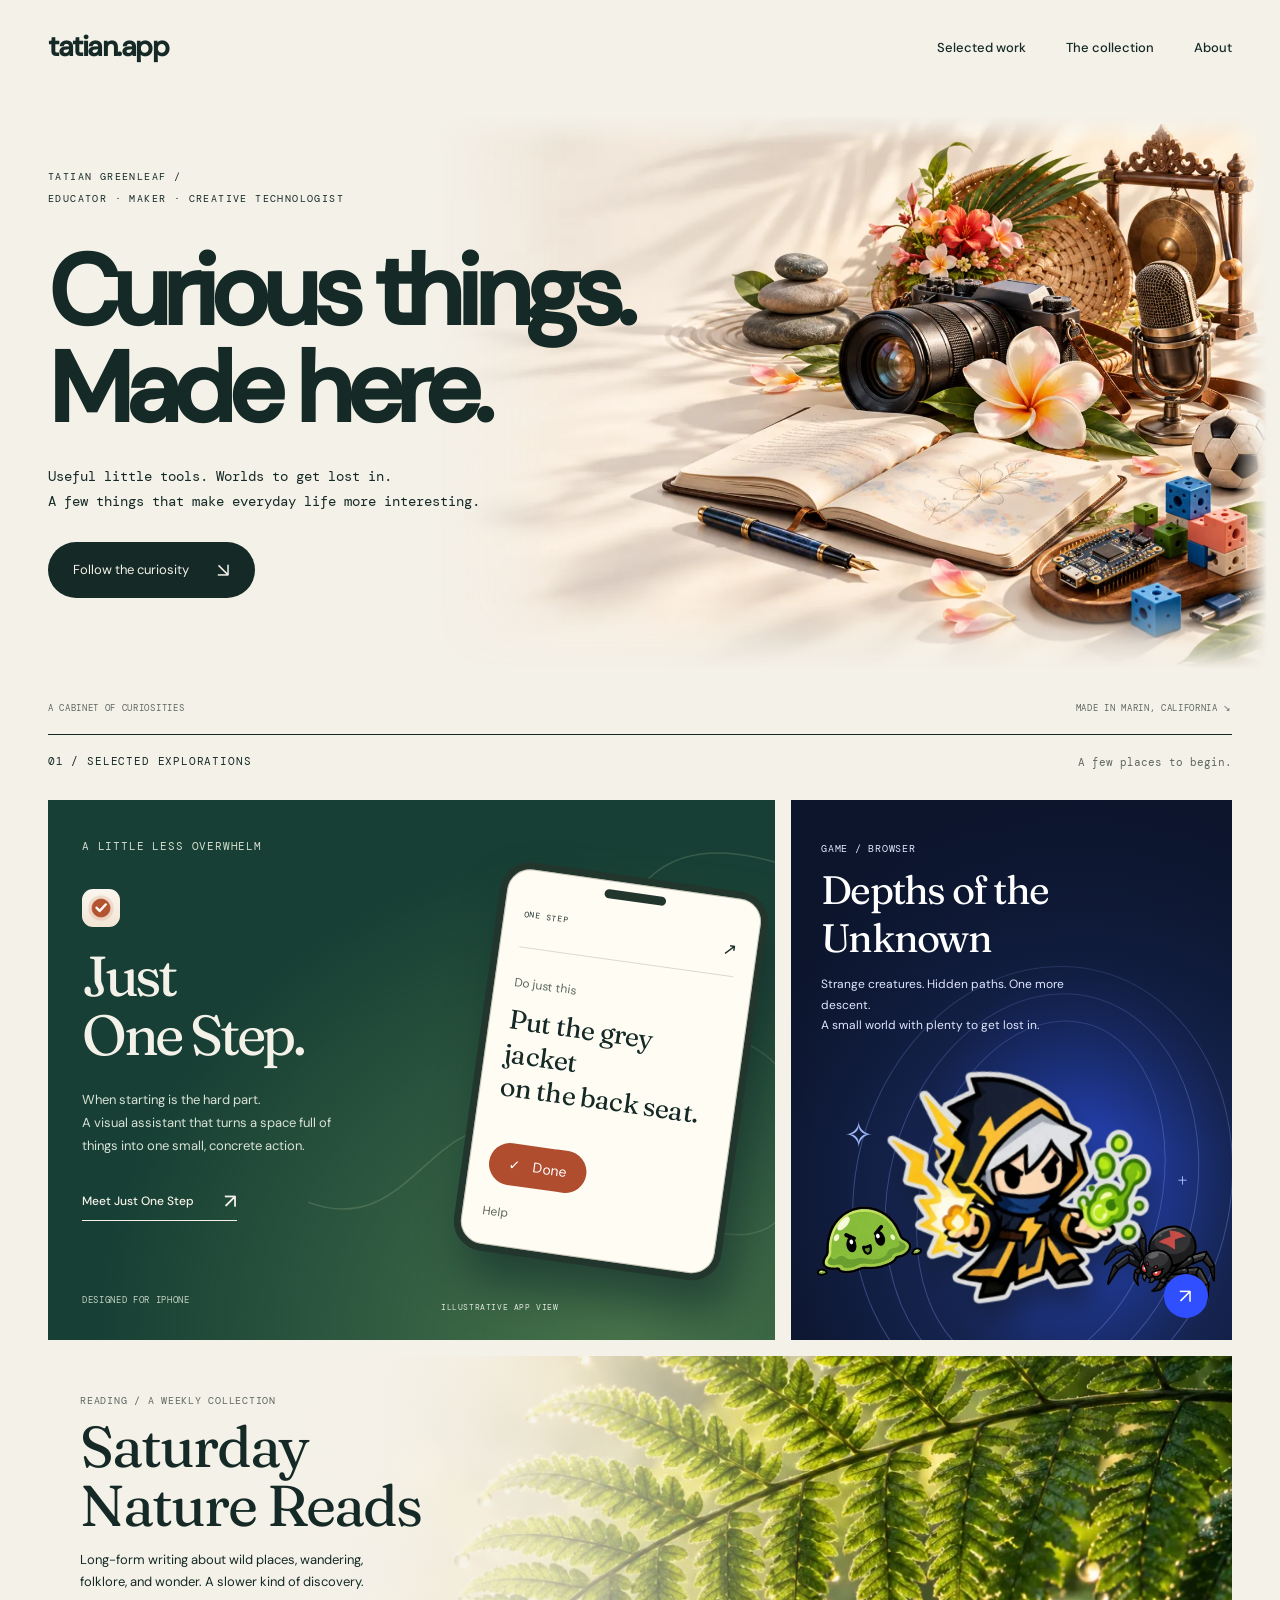
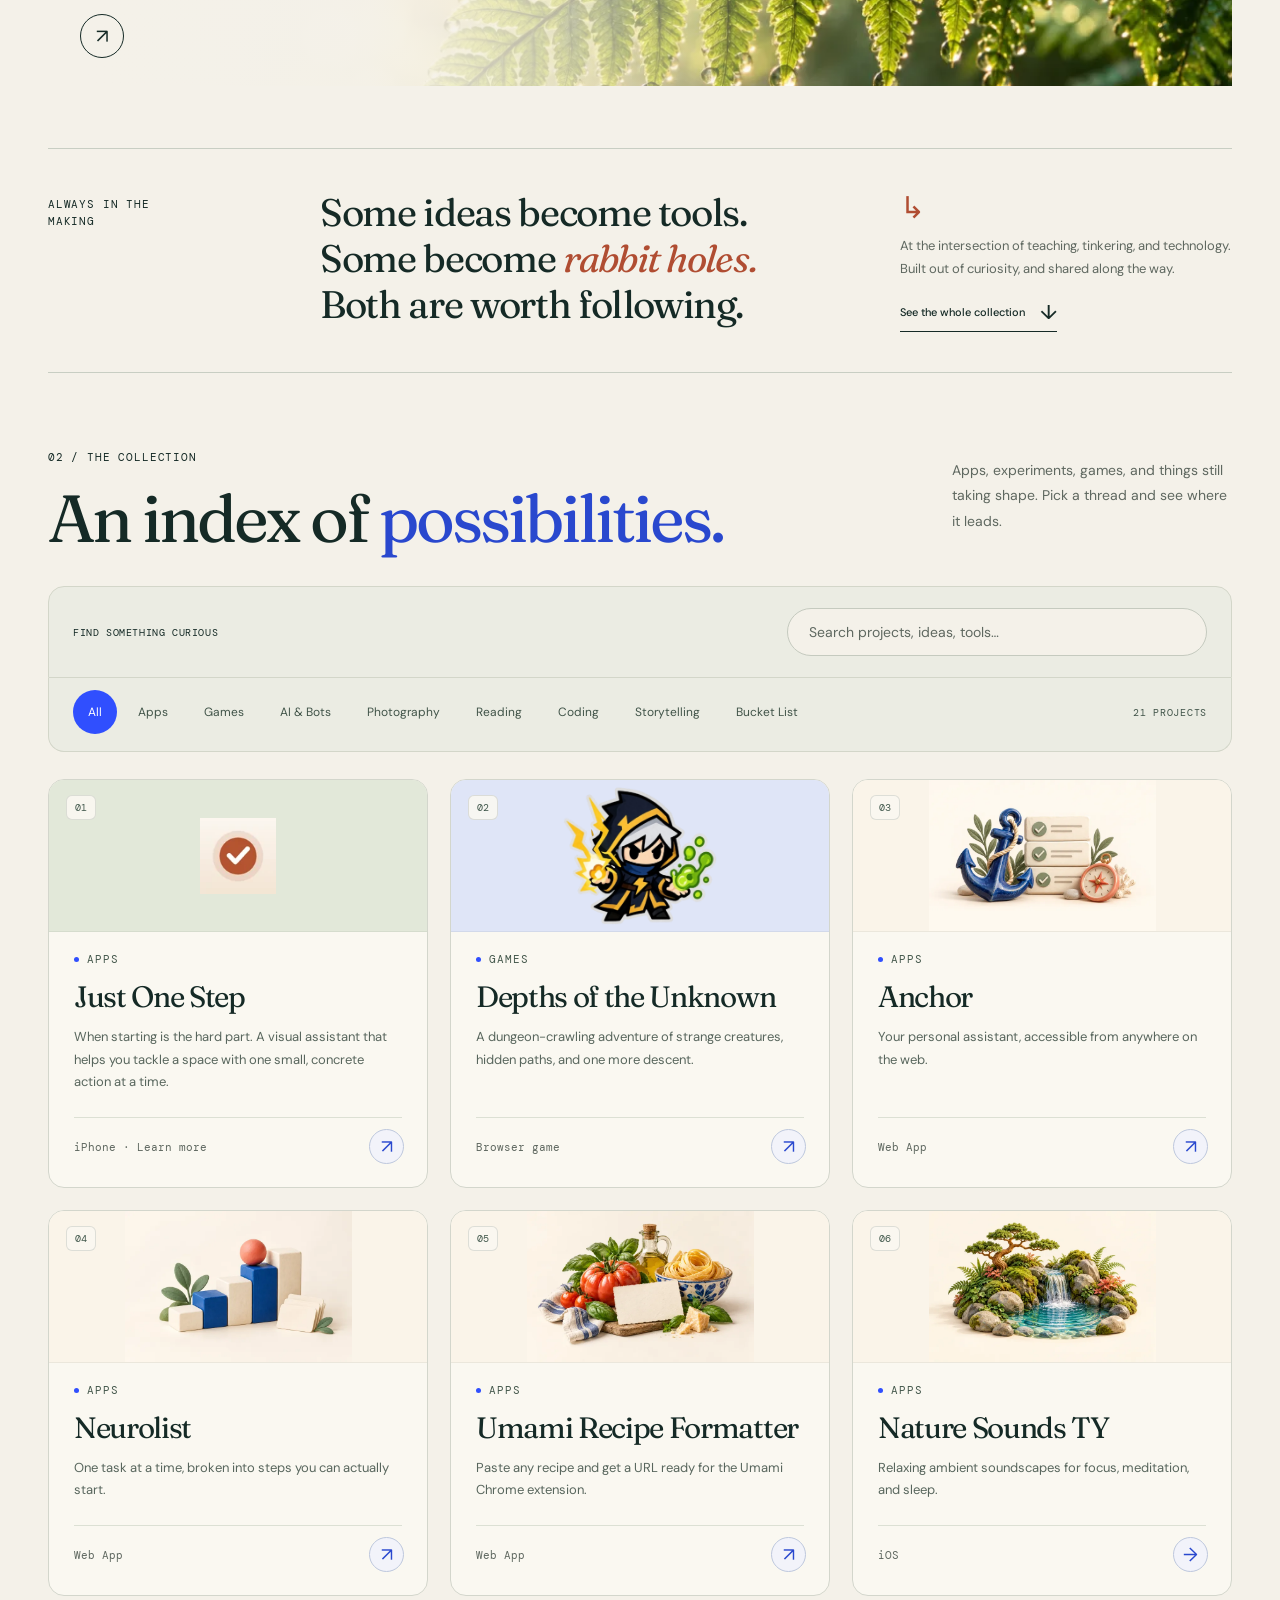
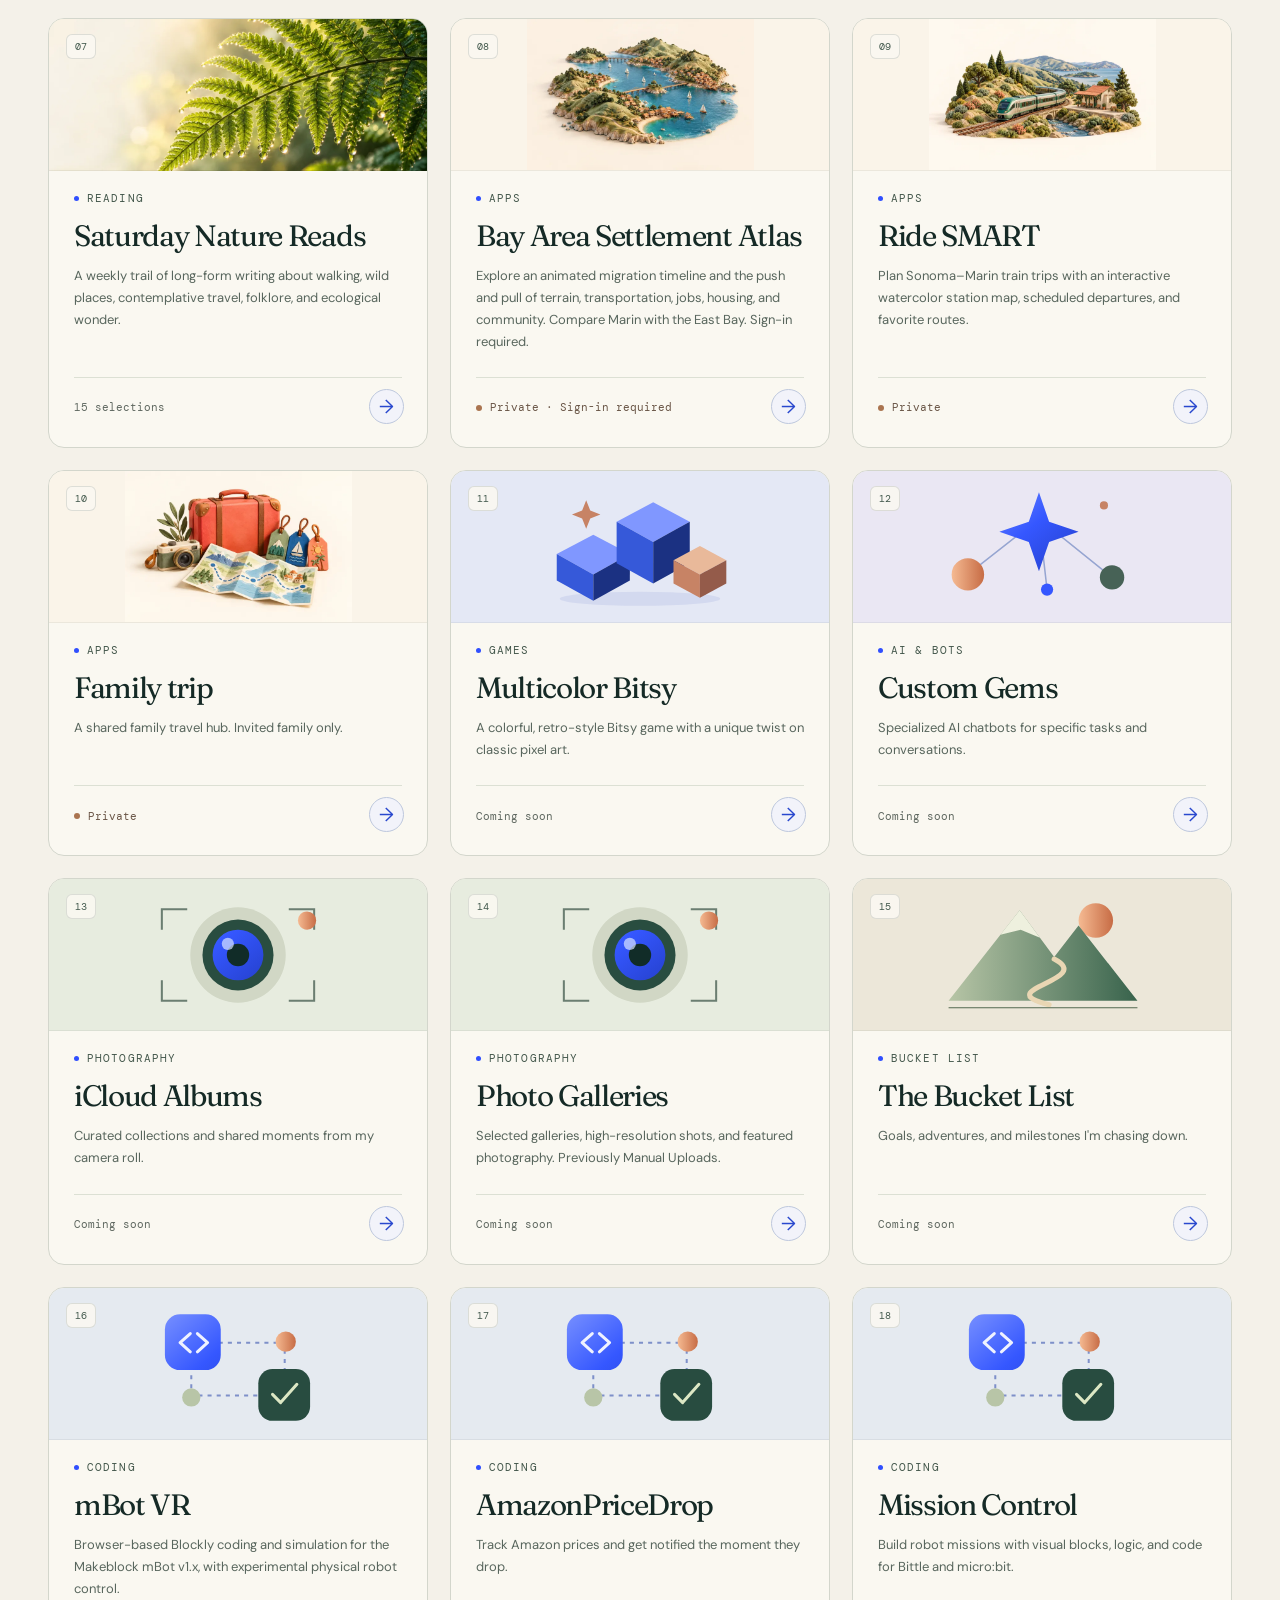
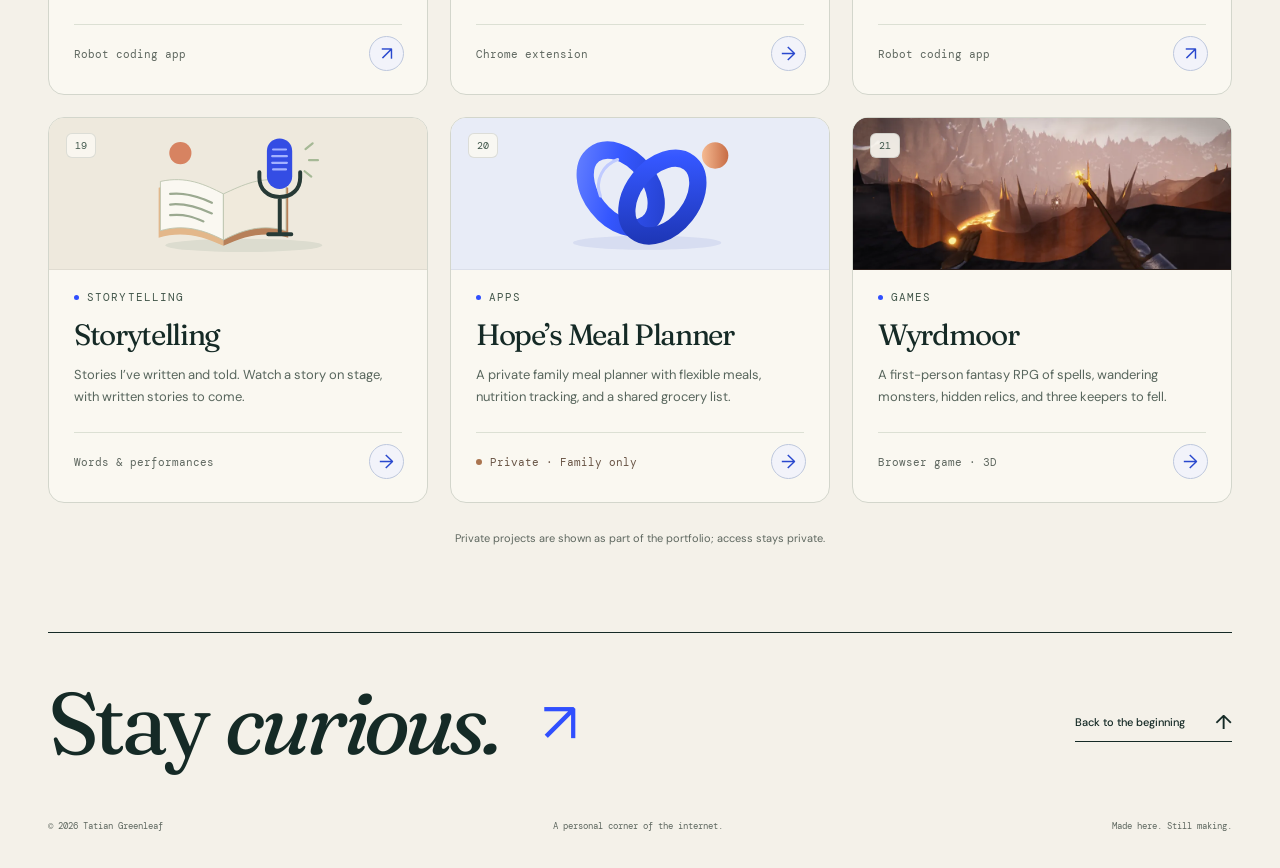
==== commit 994ee686: "Update Saturday Nature Reads count to 15" ====
--- a/index.html
+++ b/index.html
@@ -76,7 +76,7 @@
 <article class="project " data-category="Apps"><a class="project-line" aria-labelledby="project-title-04" aria-describedby="project-action-04" href="https://neurolist.tatian.app" target="_blank" rel="noopener noreferrer"><span class="project-number">04</span><div class="project-text"><h3 id="project-title-04">Neurolist</h3><p>One task at a time, broken into steps you can actually start.</p></div><span class="project-category">Apps</span><span class="project-status">Web App</span><span class="project-arrow" aria-hidden="true">↗</span><span class="sr-only" id="project-action-04">Opens in a new tab</span></a></article>
 <article class="project " data-category="Apps"><a class="project-line" aria-labelledby="project-title-05" aria-describedby="project-action-05" href="https://lunch-plan.web.app" target="_blank" rel="noopener noreferrer"><span class="project-number">05</span><div class="project-text"><h3 id="project-title-05">Umami Recipe Formatter</h3><p>Paste any recipe and get a URL ready for the Umami Chrome extension.</p></div><span class="project-category">Apps</span><span class="project-status">Web App</span><span class="project-arrow" aria-hidden="true">↗</span><span class="sr-only" id="project-action-05">Opens in a new tab</span></a></article>
 <article class="project " data-category="Apps"><a class="project-line" aria-labelledby="project-title-06" aria-describedby="project-action-06" href="#project-nature-sounds-ty" data-project-detail="project-nature-sounds-ty"><span class="project-number">06</span><div class="project-text"><h3 id="project-title-06">Nature Sounds TY</h3><p>Relaxing ambient soundscapes for focus, meditation, and sleep.</p></div><span class="project-category">Apps</span><span class="project-status">iOS</span><span class="project-arrow" aria-hidden="true">→</span><span class="sr-only" id="project-action-06">View project details</span></a></article>
-<article class="project " data-category="Reading"><a class="project-line" aria-labelledby="project-title-07" aria-describedby="project-action-07" href="nature-reads.html"><span class="project-number">07</span><div class="project-text"><h3 id="project-title-07">Saturday Nature Reads</h3><p>A weekly trail of long-form writing about walking, wild places, contemplative travel, folklore, and ecological wonder.</p></div><span class="project-category">Reading</span><span class="project-status">14 selections</span><span class="project-arrow" aria-hidden="true">→</span><span class="sr-only" id="project-action-07">Open project</span></a></article>
+<article class="project " data-category="Reading"><a class="project-line" aria-labelledby="project-title-07" aria-describedby="project-action-07" href="nature-reads.html"><span class="project-number">07</span><div class="project-text"><h3 id="project-title-07">Saturday Nature Reads</h3><p>A weekly trail of long-form writing about walking, wild places, contemplative travel, folklore, and ecological wonder.</p></div><span class="project-category">Reading</span><span class="project-status">15 selections</span><span class="project-arrow" aria-hidden="true">→</span><span class="sr-only" id="project-action-07">Open project</span></a></article>
 <article class="project is-private" data-category="Apps"><a class="project-line" href="https://bay-area-settlement-atlas.tgleaf.chatgpt.site" target="_blank" rel="noopener noreferrer" aria-labelledby="project-title-08" aria-describedby="project-action-08"><span class="project-number">08</span><div class="project-text"><h3 id="project-title-08">Bay Area Settlement Atlas</h3><p>Explore an animated migration timeline and the push and pull of terrain, transportation, jobs, housing, and community. Compare Marin with the East Bay. Sign-in required.</p></div><span class="project-category">Apps</span><span class="project-status">Private · Sign-in required</span><span class="project-arrow" aria-hidden="true">→</span><span class="sr-only" id="project-action-08">Open private project; sign-in required</span></a></article>
 <article class="project is-private" data-category="Apps"><a class="project-line" href="https://ride-smart.tgleaf.chatgpt.site" target="_blank" rel="noopener noreferrer" aria-labelledby="project-title-09" aria-describedby="project-action-09"><span class="project-number">09</span><div class="project-text"><h3 id="project-title-09">Ride SMART</h3><p>Plan Sonoma–Marin train trips with an interactive watercolor station map, scheduled departures, and favorite routes.</p></div><span class="project-category">Apps</span><span class="project-status">Private</span><span class="project-arrow" aria-hidden="true">→</span><span class="sr-only" id="project-action-09">Open private project; sign-in required</span></a></article>
 <article class="project is-private" data-category="Apps"><a class="project-line" href="https://family-trip-october-2026.tgleaf.chatgpt.site" target="_blank" rel="noopener noreferrer" aria-labelledby="project-title-10" aria-describedby="project-action-10"><span class="project-number">10</span><div class="project-text"><h3 id="project-title-10">Family trip</h3><p>A shared family travel hub. Invited family only.</p></div><span class="project-category">Apps</span><span class="project-status">Private</span><span class="project-arrow" aria-hidden="true">→</span><span class="sr-only" id="project-action-10">Open private project; sign-in required</span></a></article>
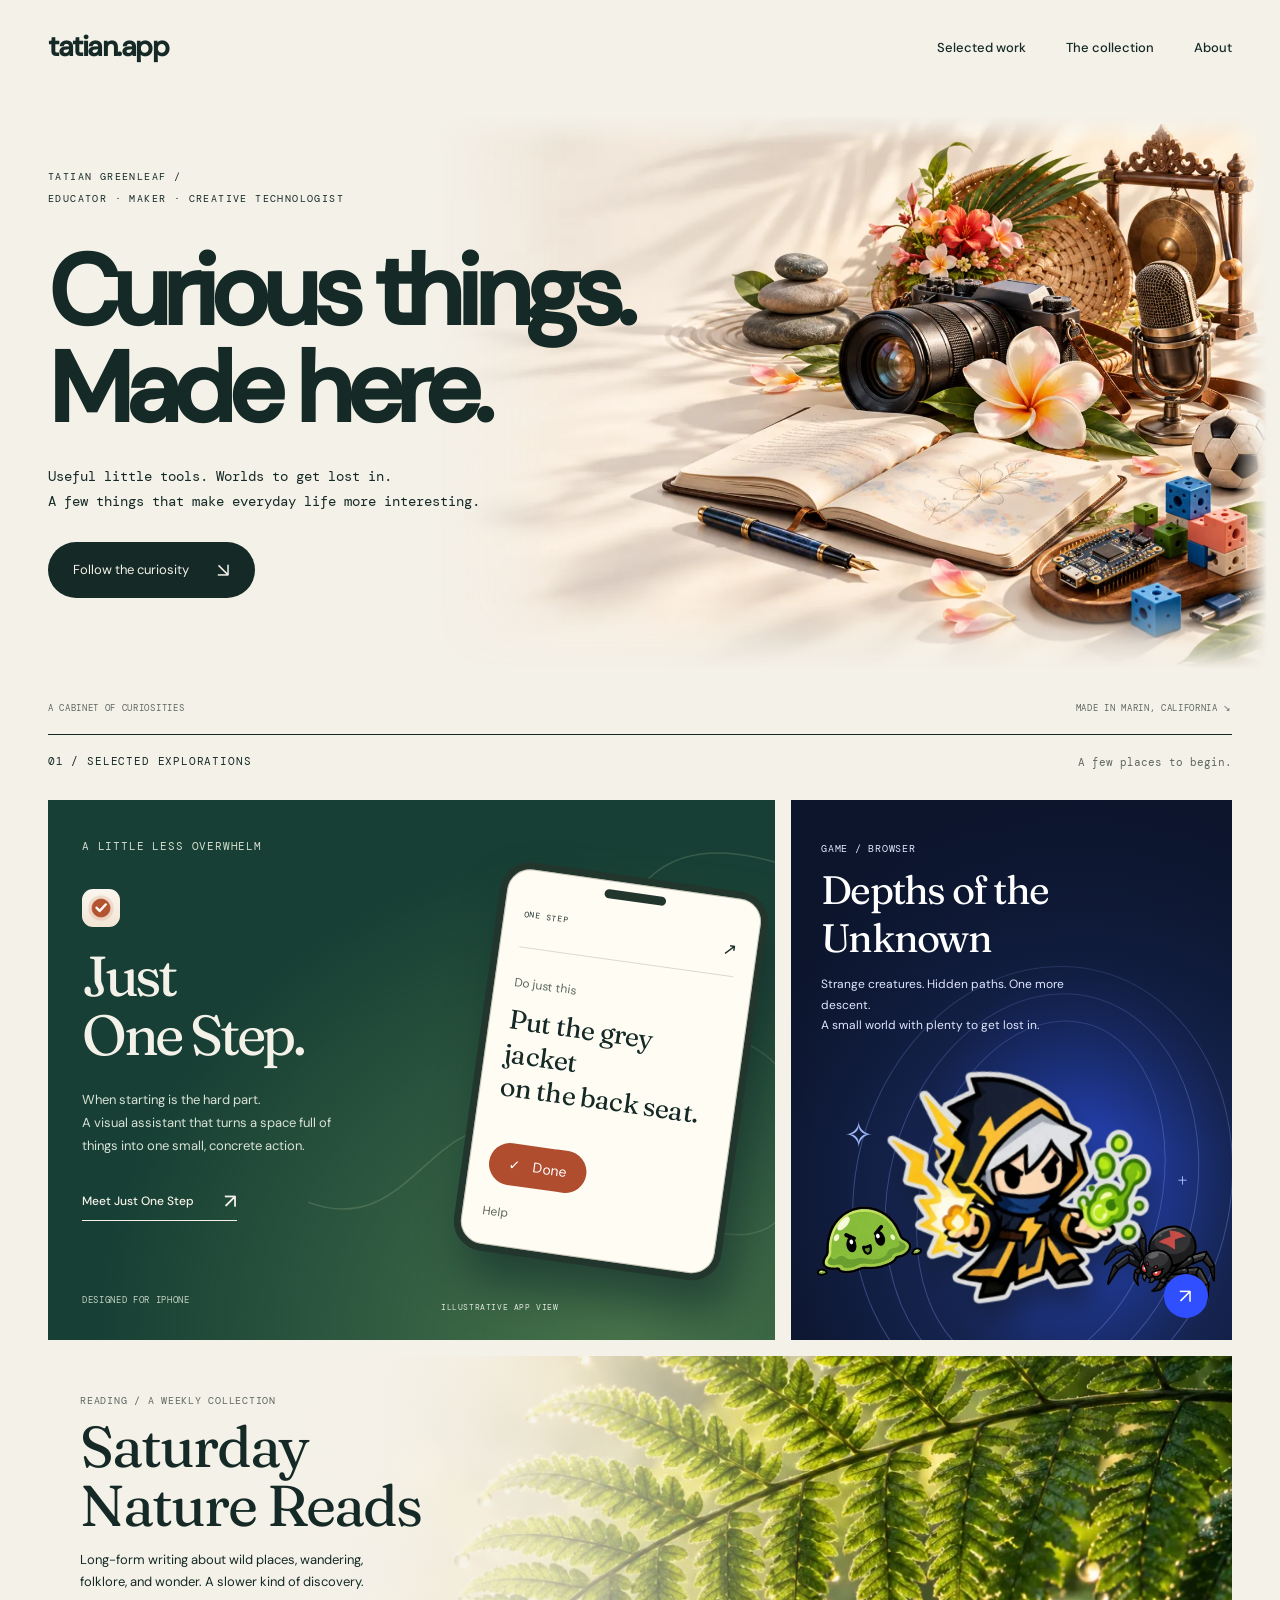
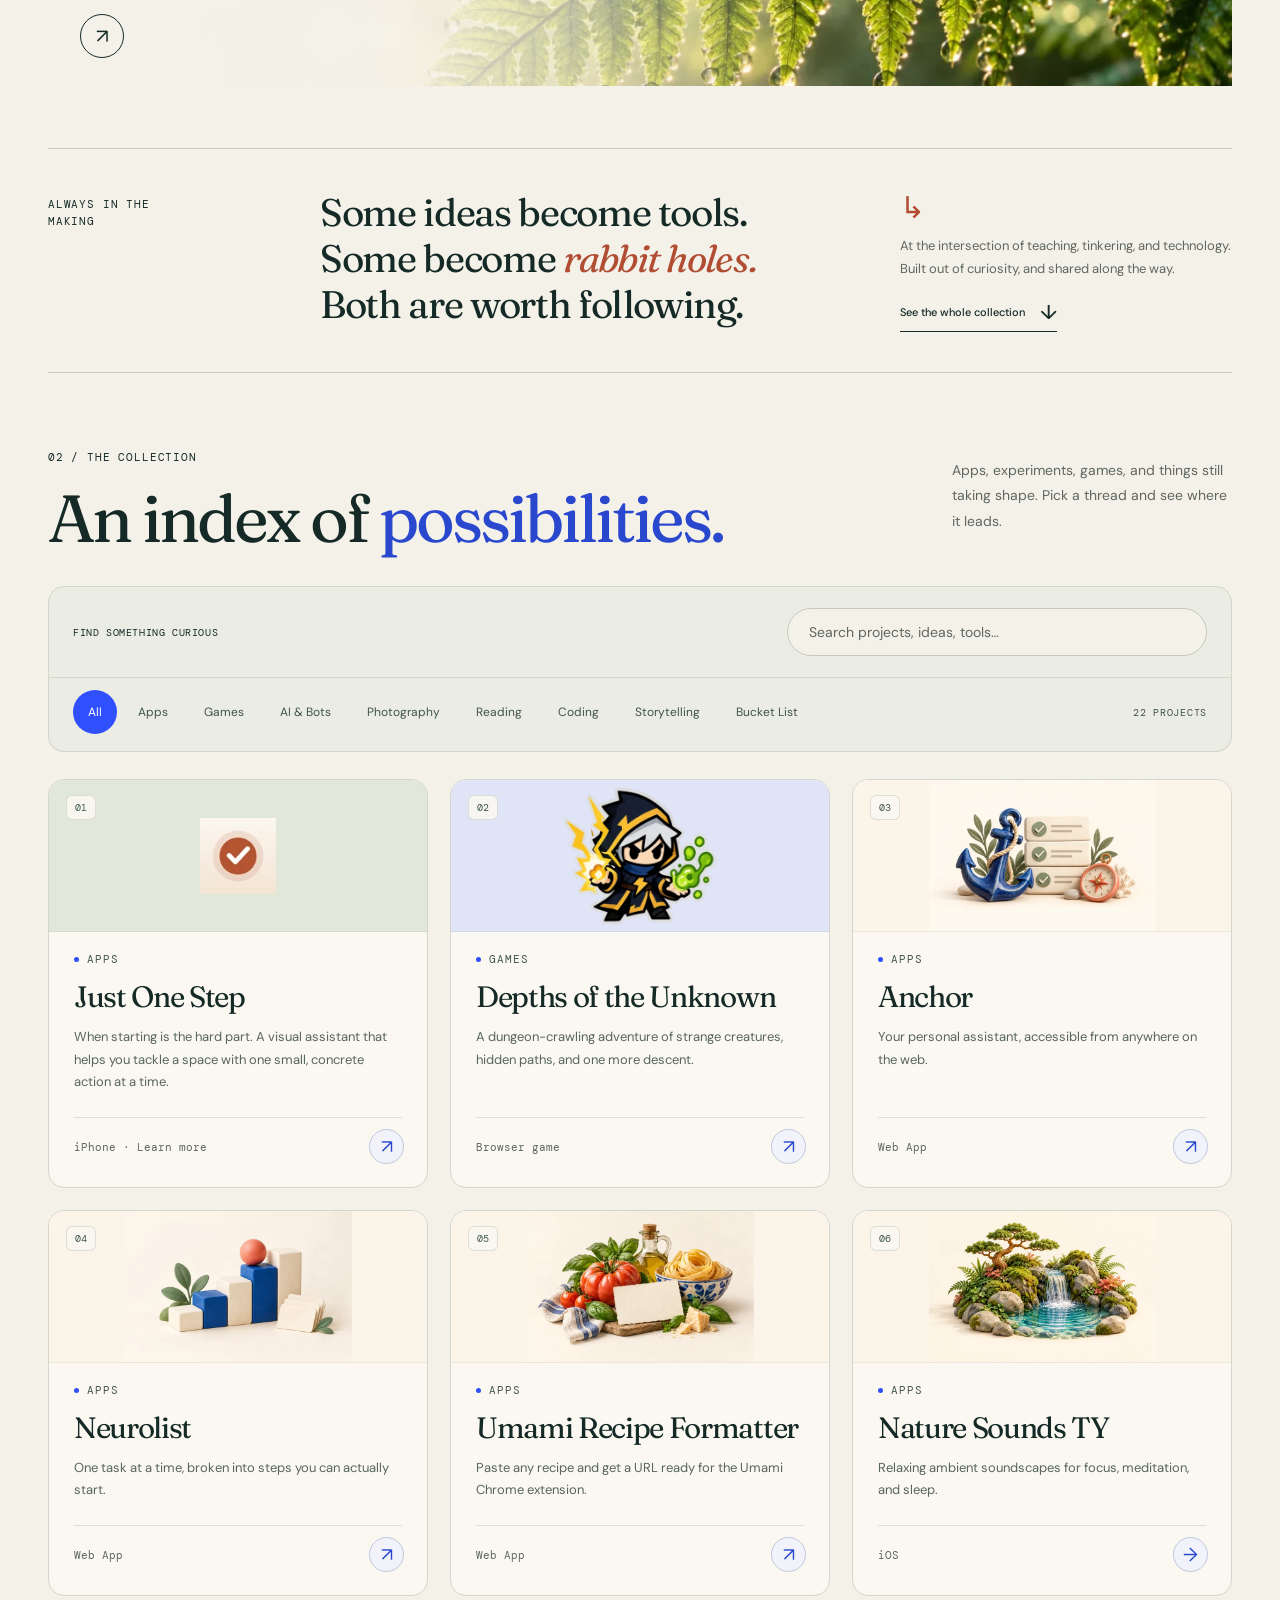
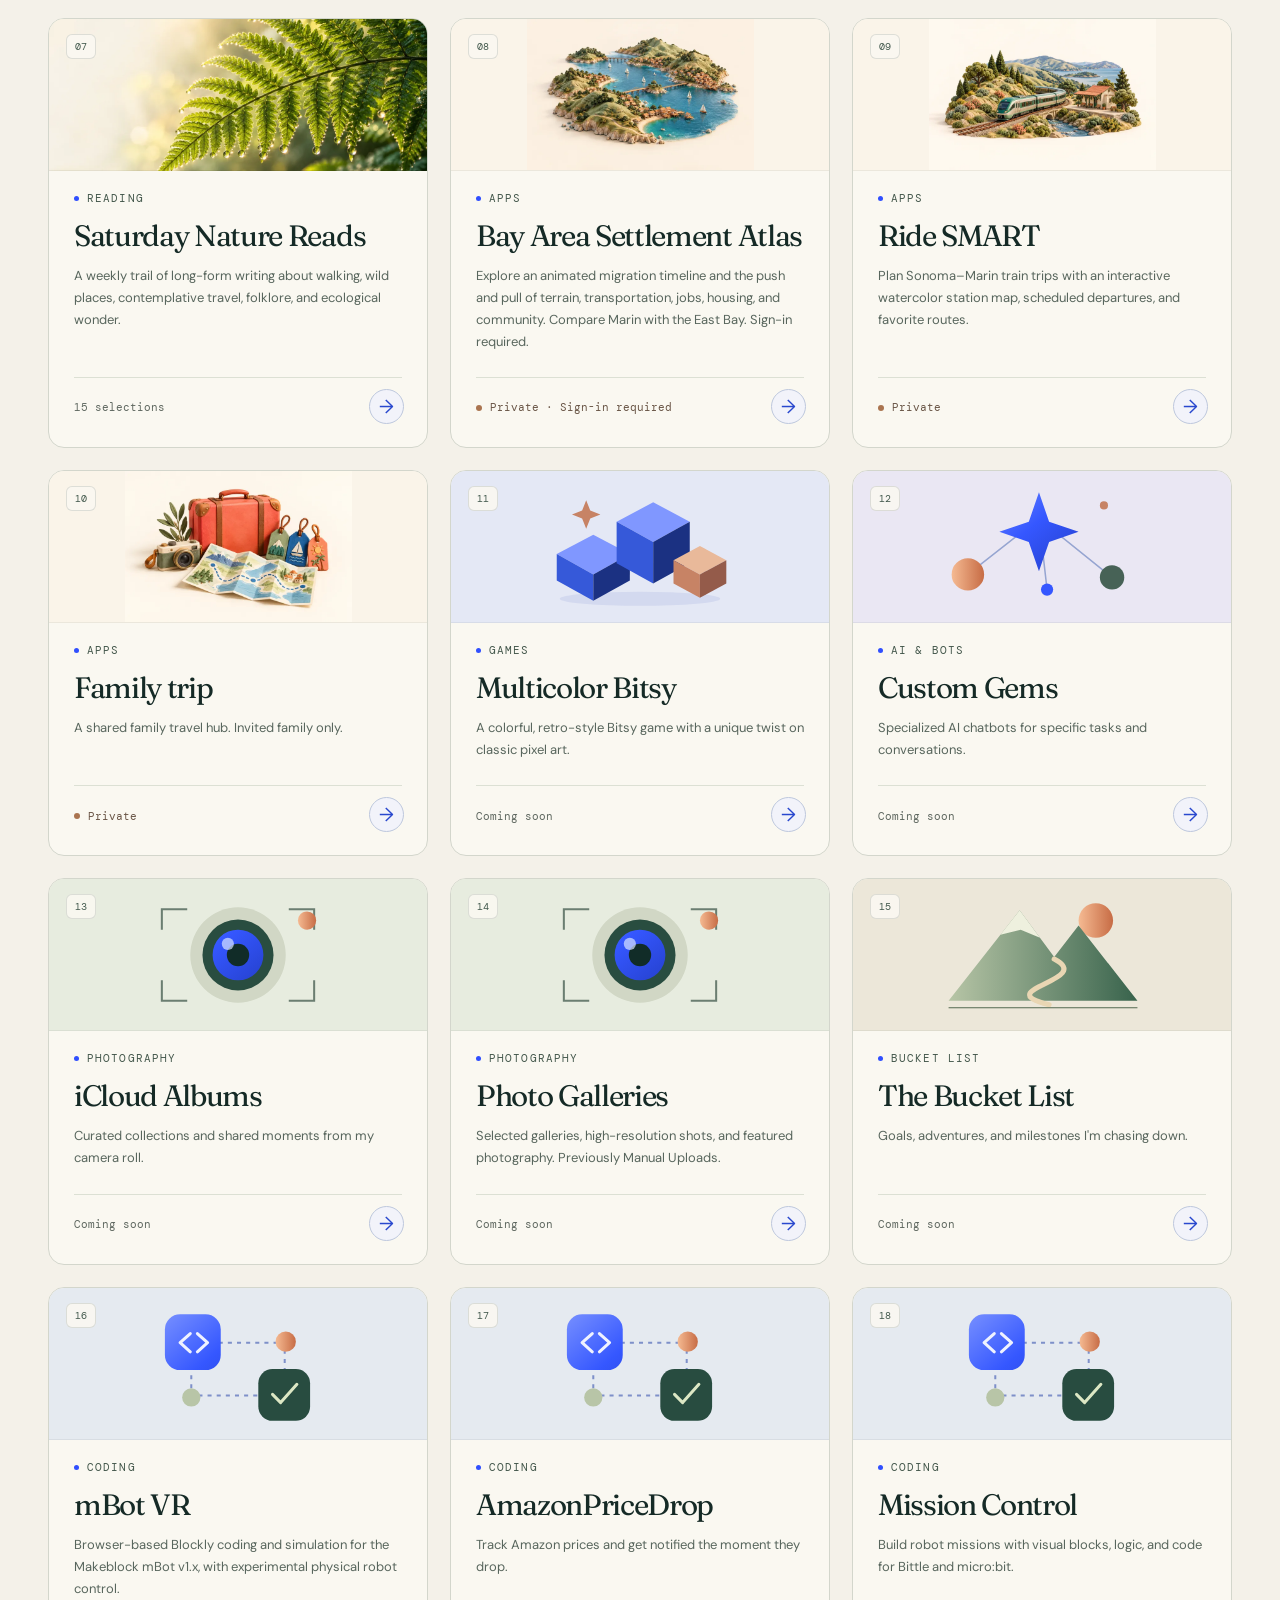
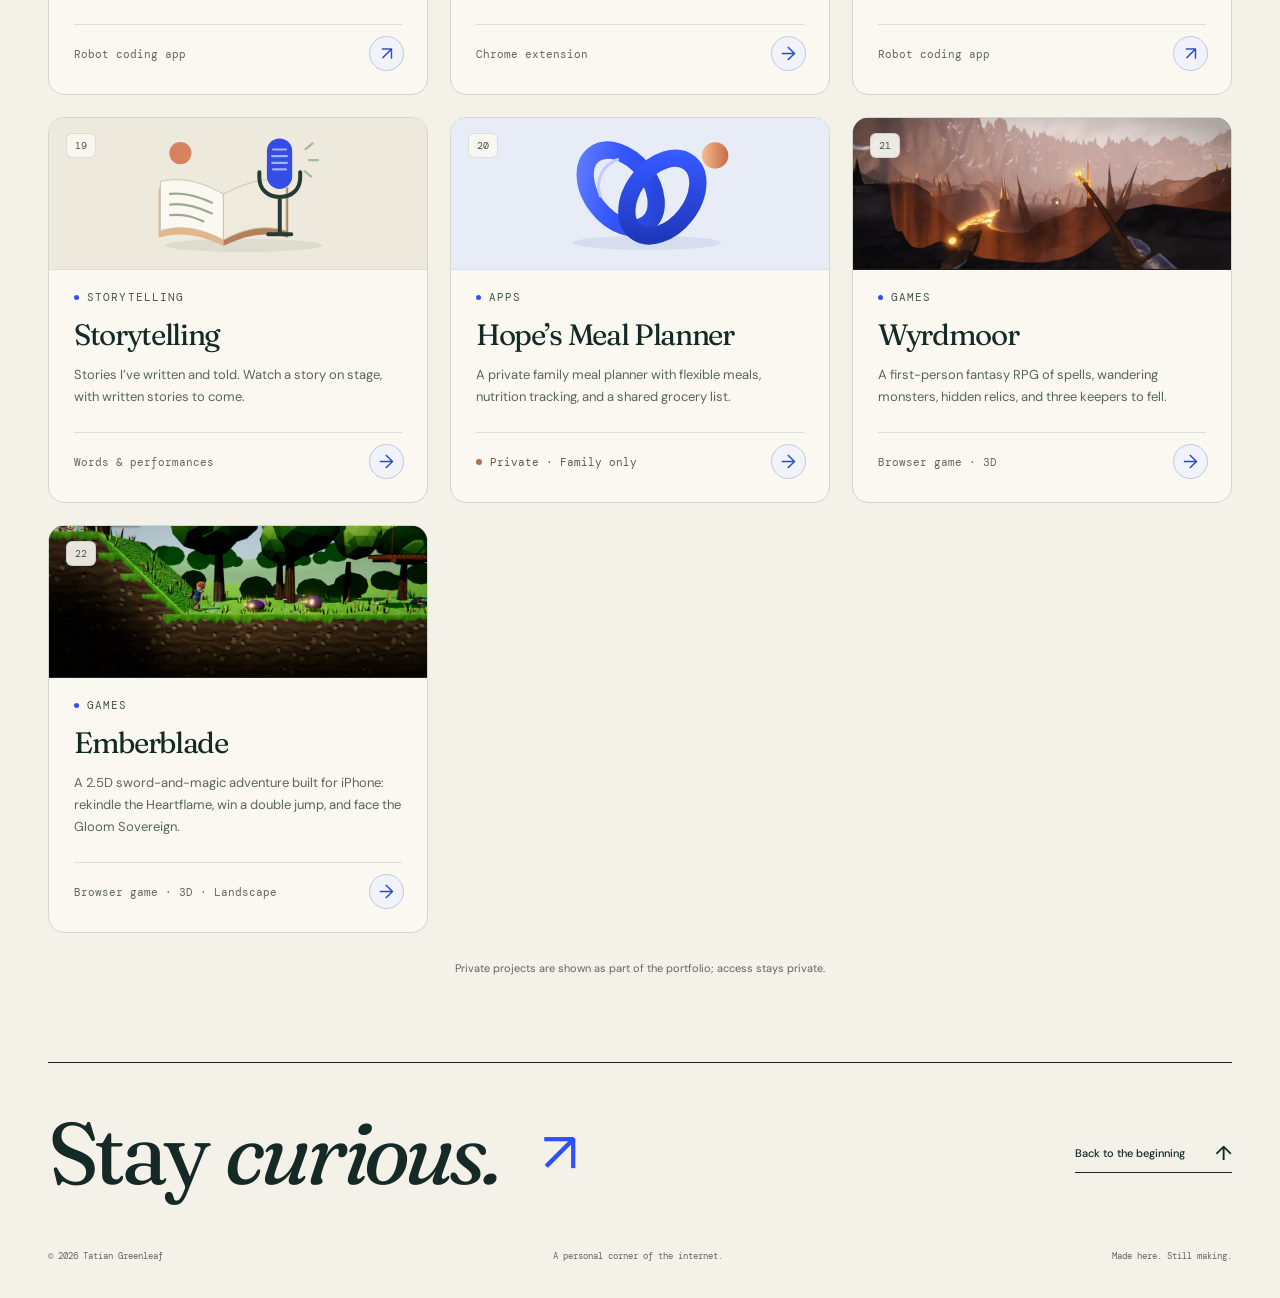
==== commit 78cae129: "Add Emberblade to the collection Adds project 22, a Games entry that opens emberblade/, a self-conta" ====
--- a/index.html
+++ b/index.html
@@ -9,7 +9,7 @@
   <title>Tatian — Curious things. Made here.</title>
   <link rel="icon" href="assets/favicon.svg" type="image/svg+xml">
   <link rel="stylesheet" href="assets/fonts.css">
-  <link rel="stylesheet" href="style_v3.04.css">
+  <link rel="stylesheet" href="style_v3.05.css">
   <script src="app_v3.00.js" defer></script>
 </head>
 <body id="top">
@@ -69,7 +69,7 @@
   <section class="project-index wrap" id="projects" aria-labelledby="index-title">
     <div class="index-heading"><div><span class="small-caps">02 / The collection</span><h2 id="index-title">An index of <em>possibilities.</em></h2></div><p>Apps, experiments, games, and things still taking shape. Pick a thread and see where it leads.</p></div>
     <div class="search-wrap" hidden><label for="project-search">Find something curious</label><input id="project-search" type="search" placeholder="Search projects, ideas, tools…" autocomplete="off" aria-controls="project-list"></div>
-    <div class="index-tools"><div class="filterbar" role="group" aria-label="Filter projects" hidden><button class="filter active" data-filter="All" aria-pressed="true" aria-controls="project-list">All</button><button class="filter" data-filter="Apps" aria-pressed="false" aria-controls="project-list">Apps</button><button class="filter" data-filter="Games" aria-pressed="false" aria-controls="project-list">Games</button><button class="filter" data-filter="AI &amp; Bots" aria-pressed="false" aria-controls="project-list">AI &amp; Bots</button><button class="filter" data-filter="Photography" aria-pressed="false" aria-controls="project-list">Photography</button><button class="filter" data-filter="Reading" aria-pressed="false" aria-controls="project-list">Reading</button><button class="filter" data-filter="Coding" aria-pressed="false" aria-controls="project-list">Coding</button><button class="filter" data-filter="Storytelling" aria-pressed="false" aria-controls="project-list">Storytelling</button><button class="filter" data-filter="Bucket List" aria-pressed="false" aria-controls="project-list">Bucket List</button></div><span id="count" class="small-caps" role="status" aria-live="polite" aria-atomic="true">21 projects</span></div>
+    <div class="index-tools"><div class="filterbar" role="group" aria-label="Filter projects" hidden><button class="filter active" data-filter="All" aria-pressed="true" aria-controls="project-list">All</button><button class="filter" data-filter="Apps" aria-pressed="false" aria-controls="project-list">Apps</button><button class="filter" data-filter="Games" aria-pressed="false" aria-controls="project-list">Games</button><button class="filter" data-filter="AI &amp; Bots" aria-pressed="false" aria-controls="project-list">AI &amp; Bots</button><button class="filter" data-filter="Photography" aria-pressed="false" aria-controls="project-list">Photography</button><button class="filter" data-filter="Reading" aria-pressed="false" aria-controls="project-list">Reading</button><button class="filter" data-filter="Coding" aria-pressed="false" aria-controls="project-list">Coding</button><button class="filter" data-filter="Storytelling" aria-pressed="false" aria-controls="project-list">Storytelling</button><button class="filter" data-filter="Bucket List" aria-pressed="false" aria-controls="project-list">Bucket List</button></div><span id="count" class="small-caps" role="status" aria-live="polite" aria-atomic="true">22 projects</span></div>
     <div class="project-list" id="project-list"><article class="project " data-category="Apps"><a class="project-line" aria-labelledby="project-title-01" aria-describedby="project-action-01" href="https://onestep.tatian.app" target="_blank" rel="noopener noreferrer"><span class="project-number">01</span><div class="project-text"><h3 id="project-title-01">Just One Step</h3><p>When starting is the hard part. A visual assistant that helps you tackle a space with one small, concrete action at a time.</p></div><span class="project-category">Apps</span><span class="project-status">iPhone · Learn more</span><span class="project-arrow" aria-hidden="true">↗</span><span class="sr-only" id="project-action-01">Opens in a new tab</span></a></article>
 <article class="project " data-category="Games"><a class="project-line" aria-labelledby="project-title-02" aria-describedby="project-action-02" href="https://depths.tatian.app" target="_blank" rel="noopener noreferrer"><span class="project-number">02</span><div class="project-text"><h3 id="project-title-02">Depths of the Unknown</h3><p>A dungeon-crawling adventure of strange creatures, hidden paths, and one more descent.</p></div><span class="project-category">Games</span><span class="project-status">Browser game</span><span class="project-arrow" aria-hidden="true">↗</span><span class="sr-only" id="project-action-02">Opens in a new tab</span></a></article>
 <article class="project " data-category="Apps"><a class="project-line" aria-labelledby="project-title-03" aria-describedby="project-action-03" href="https://anchor.tatian.app" target="_blank" rel="noopener noreferrer"><span class="project-number">03</span><div class="project-text"><h3 id="project-title-03">Anchor</h3><p>Your personal assistant, accessible from anywhere on the web.</p></div><span class="project-category">Apps</span><span class="project-status">Web App</span><span class="project-arrow" aria-hidden="true">↗</span><span class="sr-only" id="project-action-03">Opens in a new tab</span></a></article>
@@ -91,6 +91,7 @@
 <article class="project " data-category="Storytelling"><a class="project-line" aria-labelledby="project-title-19" href="storytelling.html"><span class="project-number">19</span><div class="project-text"><h3 id="project-title-19">Storytelling</h3><p>Stories I’ve written and told. Watch a story on stage, with written stories to come.</p></div><span class="project-category">Storytelling</span><span class="project-status">Words &amp; performances</span><span class="project-arrow" aria-hidden="true">→</span></a></article>
 <article class="project is-private" data-category="Apps"><a class="project-line" href="https://hope-meal-planner.tgleaf.chatgpt.site" target="_blank" rel="noopener noreferrer" aria-labelledby="project-title-20" aria-describedby="project-action-20"><span class="project-number">20</span><div class="project-text"><h3 id="project-title-20">Hope’s Meal Planner</h3><p>A private family meal planner with flexible meals, nutrition tracking, and a shared grocery list.</p></div><span class="project-category">Apps</span><span class="project-status">Private · Family only</span><span class="project-arrow" aria-hidden="true">→</span><span class="sr-only" id="project-action-20">Open private project; family sign-in required</span></a></article>
 <article class="project " data-category="Games"><a class="project-line" aria-labelledby="project-title-21" aria-describedby="project-action-21" href="wyrdmoor/"><span class="project-number">21</span><div class="project-text"><h3 id="project-title-21">Wyrdmoor</h3><p>A first-person fantasy RPG of spells, wandering monsters, hidden relics, and three keepers to fell.</p></div><span class="project-category">Games</span><span class="project-status">Browser game · 3D</span><span class="project-arrow" aria-hidden="true">→</span><span class="sr-only" id="project-action-21">Open project</span></a></article>
+<article class="project " data-category="Games"><a class="project-line" aria-labelledby="project-title-22" aria-describedby="project-action-22" href="emberblade/"><span class="project-number">22</span><div class="project-text"><h3 id="project-title-22">Emberblade</h3><p>A 2.5D sword-and-magic adventure built for iPhone: rekindle the Heartflame, win a double jump, and face the Gloom Sovereign.</p></div><span class="project-category">Games</span><span class="project-status">Browser game · 3D · Landscape</span><span class="project-arrow" aria-hidden="true">→</span><span class="sr-only" id="project-action-22">Open project</span></a></article>
 </div>
     <p class="empty-state" hidden>No projects match. Try another search or category.</p>
     <p class="index-note">Private projects are shown as part of the portfolio; access stays private.</p>
--- a/style_v3.05.css
+++ b/style_v3.05.css
@@ -0,0 +1,3 @@
+@import url('style_v3.04.css');
+/* Emberblade: an in-game capture stands in for the Games illustration. */
+.project-line[aria-labelledby="project-title-22"]::before { background-image:url("assets/project-emberblade-v3.05.webp"); background-size:cover; background-position:50% 50%; background-color:#1c2a1a; }
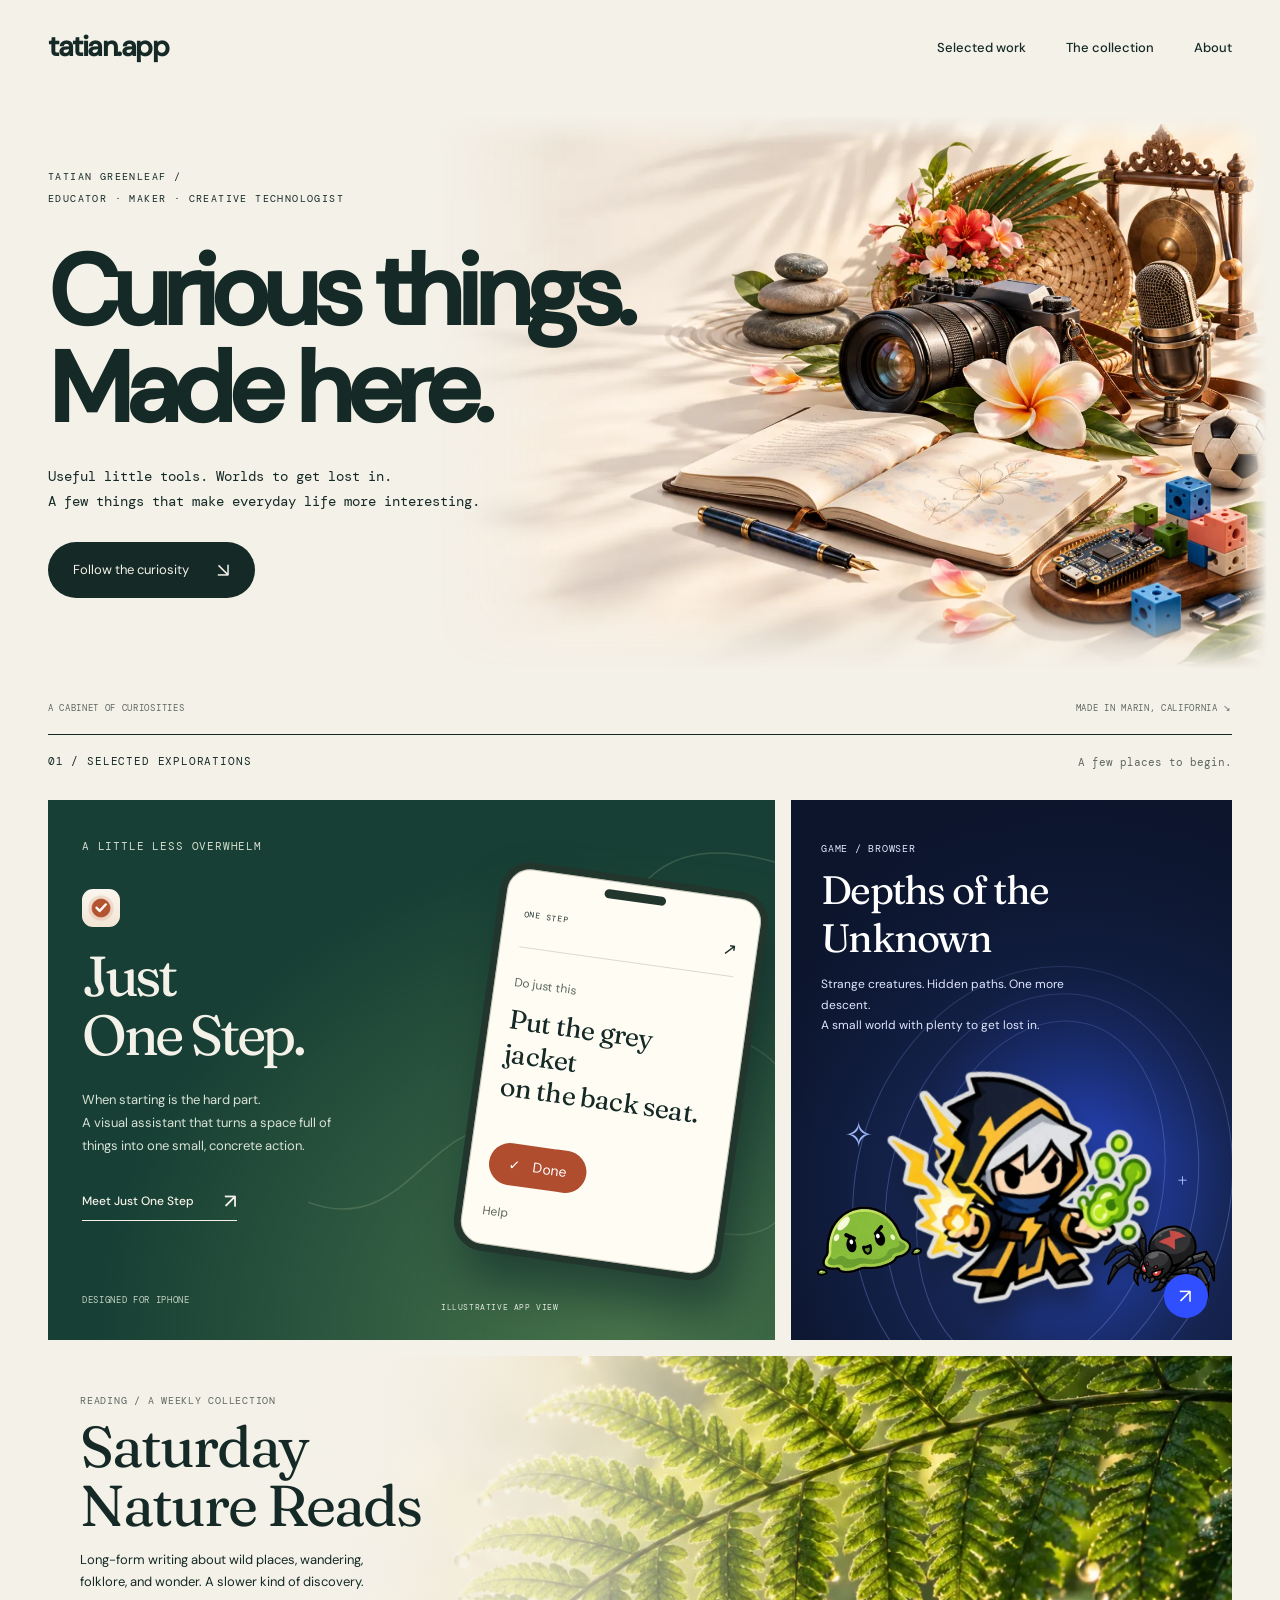
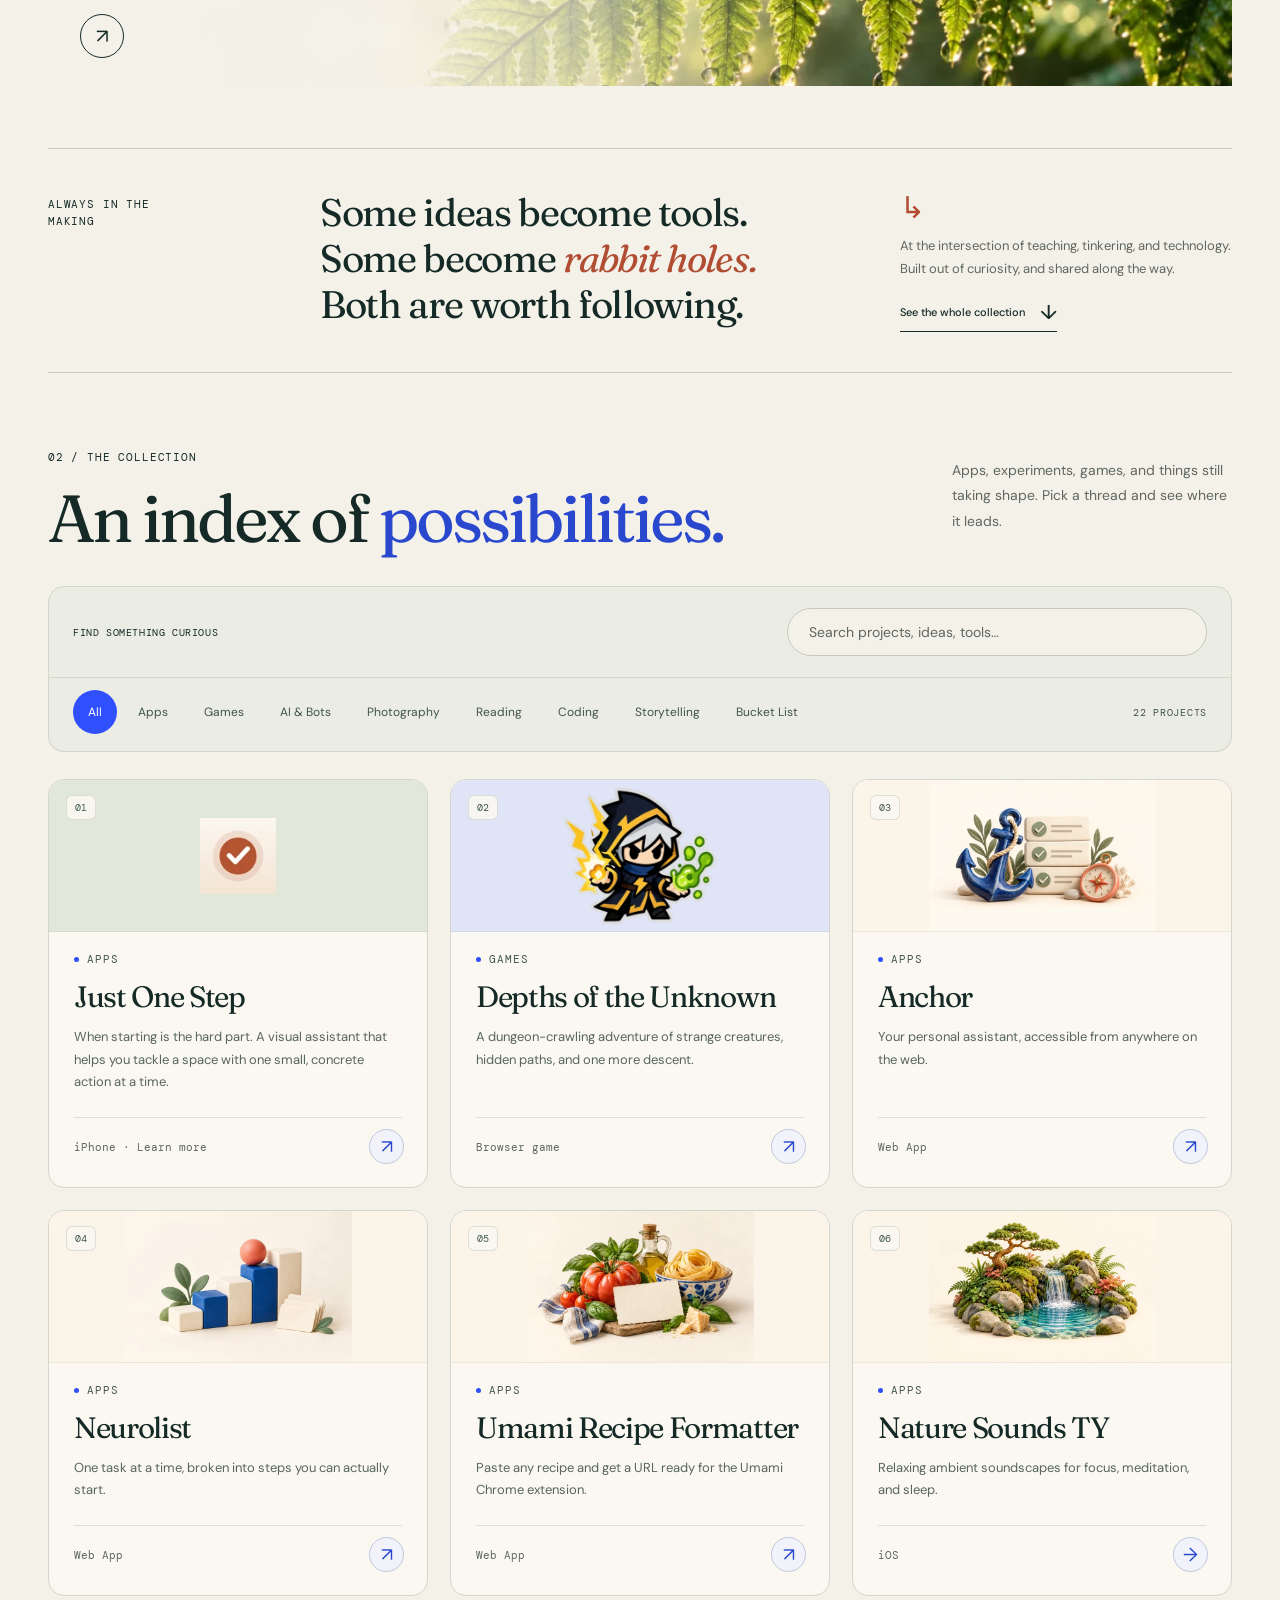
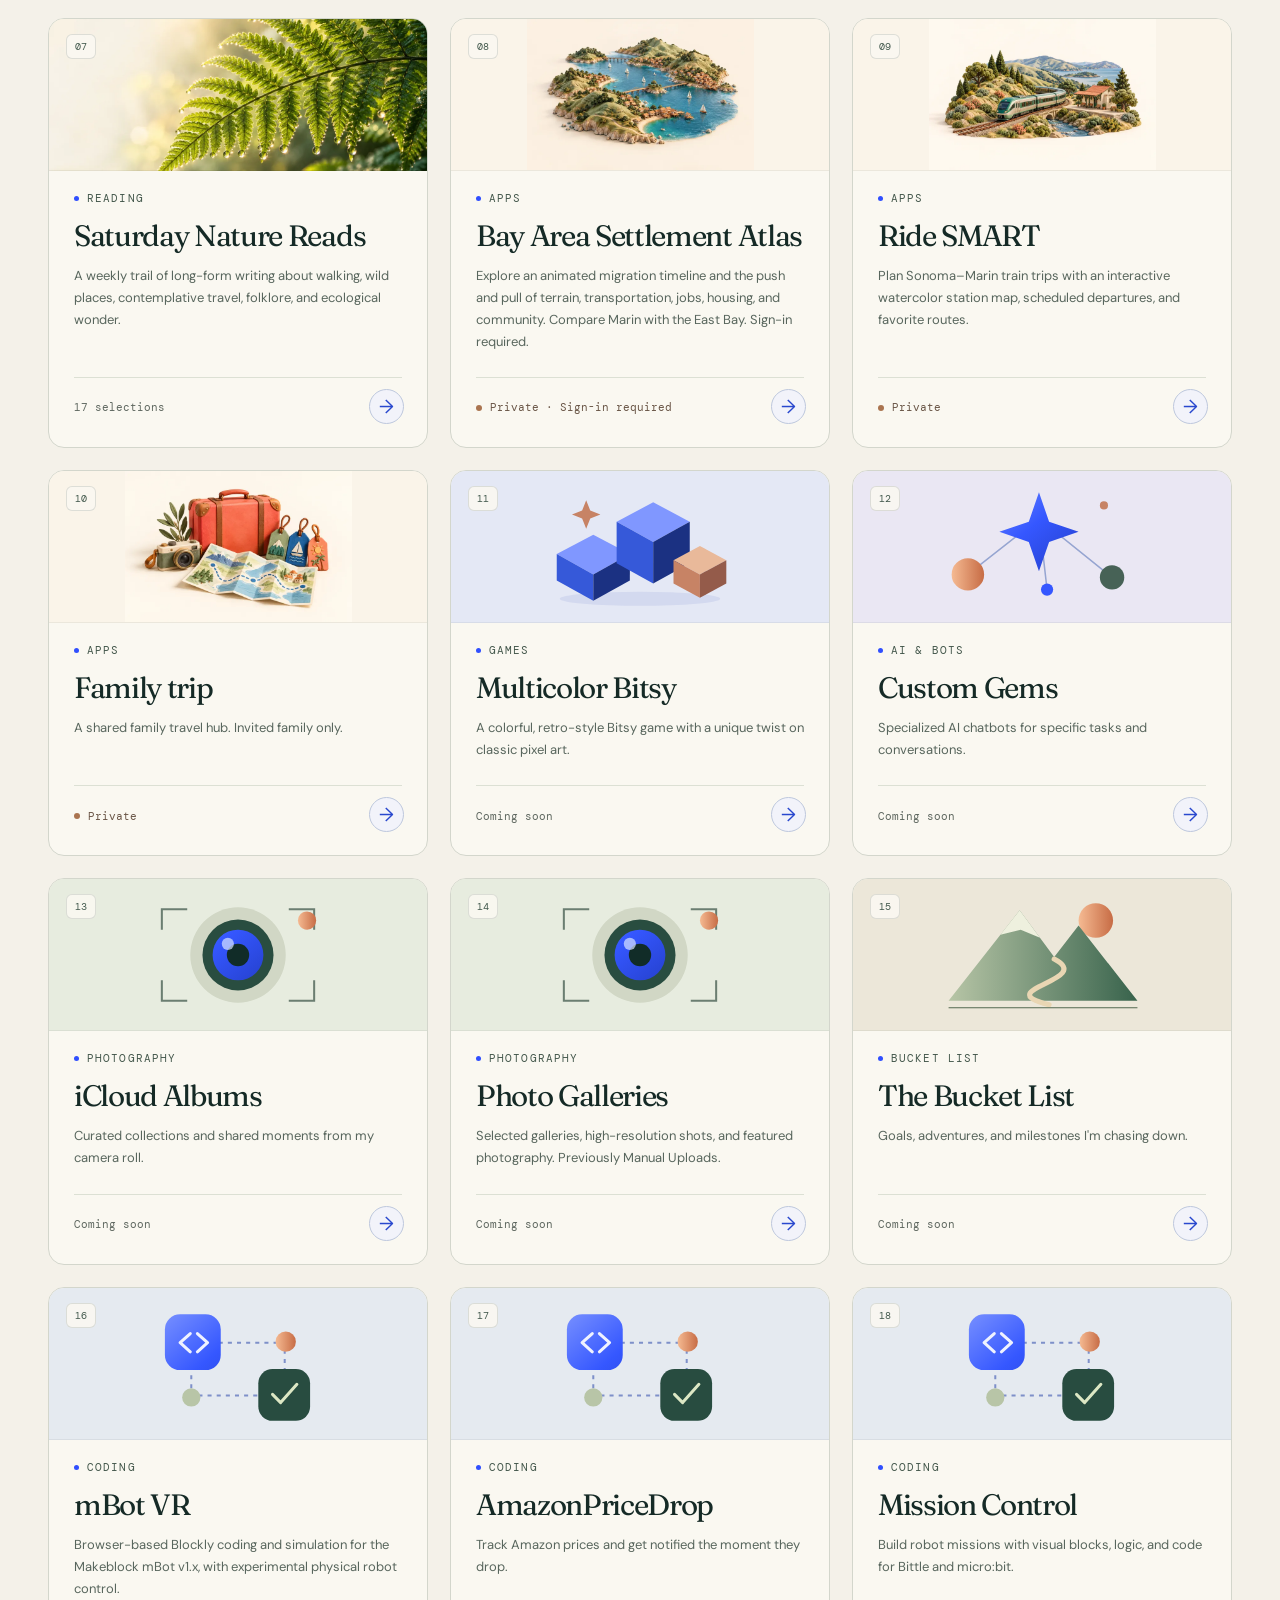
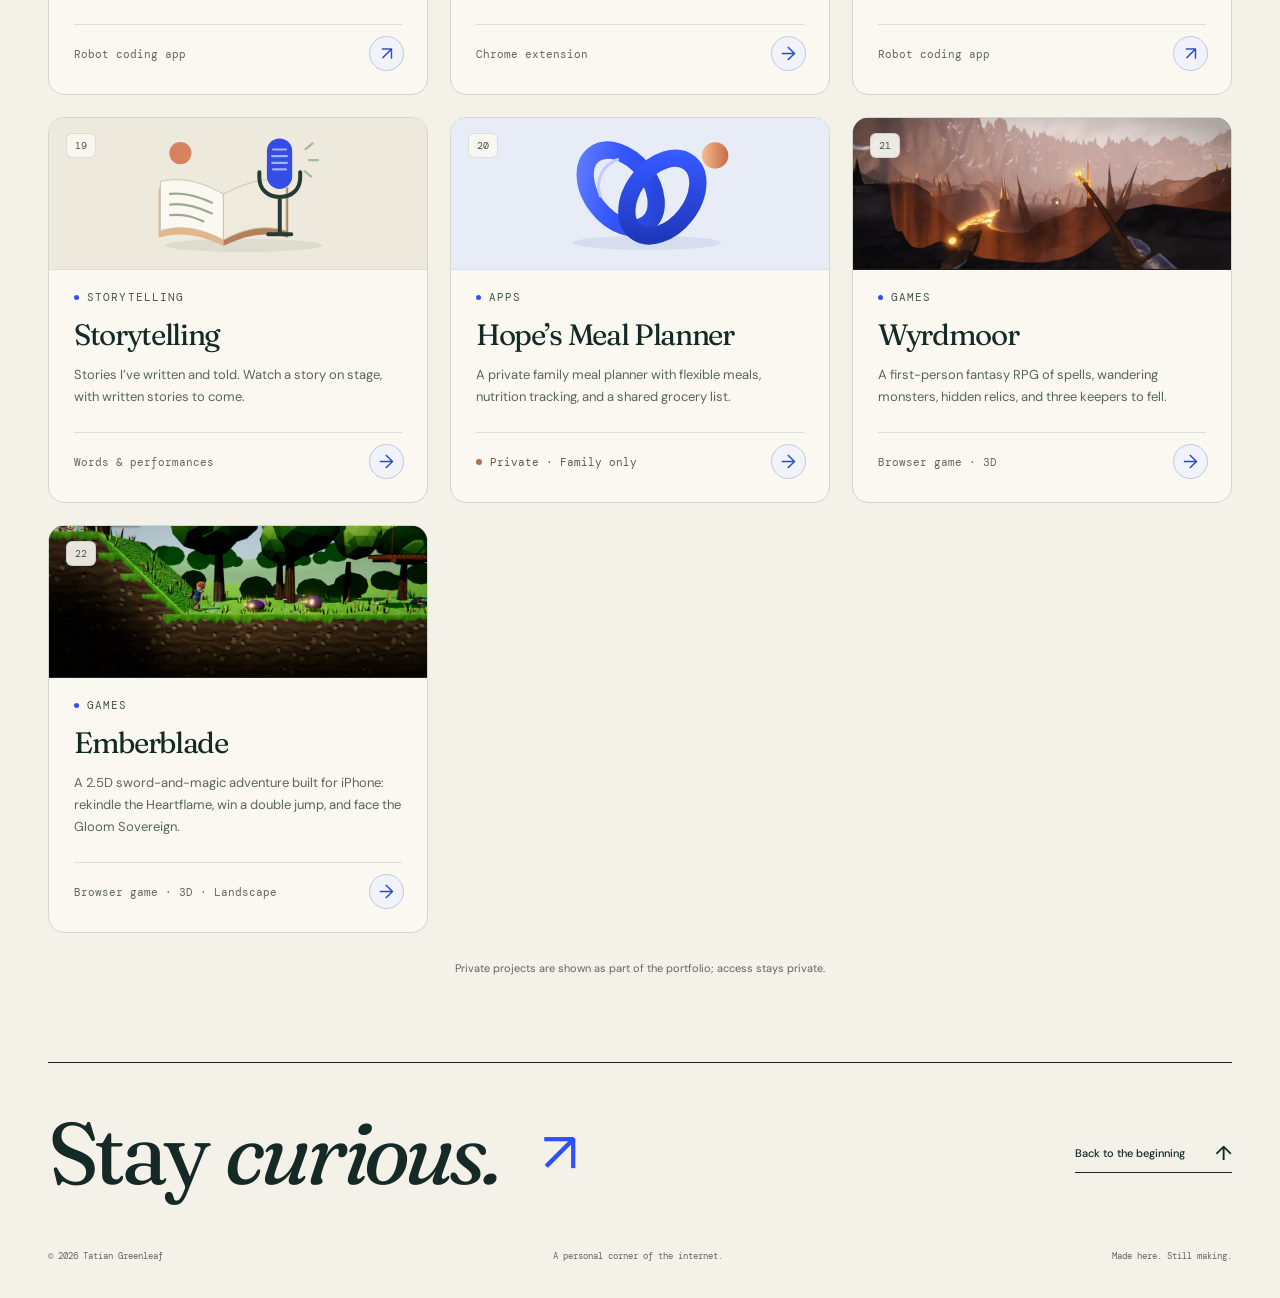
==== commit cae05727: "Update Saturday Nature Reads count to 17" ====
--- a/index.html
+++ b/index.html
@@ -76,7 +76,7 @@
 <article class="project " data-category="Apps"><a class="project-line" aria-labelledby="project-title-04" aria-describedby="project-action-04" href="https://neurolist.tatian.app" target="_blank" rel="noopener noreferrer"><span class="project-number">04</span><div class="project-text"><h3 id="project-title-04">Neurolist</h3><p>One task at a time, broken into steps you can actually start.</p></div><span class="project-category">Apps</span><span class="project-status">Web App</span><span class="project-arrow" aria-hidden="true">↗</span><span class="sr-only" id="project-action-04">Opens in a new tab</span></a></article>
 <article class="project " data-category="Apps"><a class="project-line" aria-labelledby="project-title-05" aria-describedby="project-action-05" href="https://lunch-plan.web.app" target="_blank" rel="noopener noreferrer"><span class="project-number">05</span><div class="project-text"><h3 id="project-title-05">Umami Recipe Formatter</h3><p>Paste any recipe and get a URL ready for the Umami Chrome extension.</p></div><span class="project-category">Apps</span><span class="project-status">Web App</span><span class="project-arrow" aria-hidden="true">↗</span><span class="sr-only" id="project-action-05">Opens in a new tab</span></a></article>
 <article class="project " data-category="Apps"><a class="project-line" aria-labelledby="project-title-06" aria-describedby="project-action-06" href="#project-nature-sounds-ty" data-project-detail="project-nature-sounds-ty"><span class="project-number">06</span><div class="project-text"><h3 id="project-title-06">Nature Sounds TY</h3><p>Relaxing ambient soundscapes for focus, meditation, and sleep.</p></div><span class="project-category">Apps</span><span class="project-status">iOS</span><span class="project-arrow" aria-hidden="true">→</span><span class="sr-only" id="project-action-06">View project details</span></a></article>
-<article class="project " data-category="Reading"><a class="project-line" aria-labelledby="project-title-07" aria-describedby="project-action-07" href="nature-reads.html"><span class="project-number">07</span><div class="project-text"><h3 id="project-title-07">Saturday Nature Reads</h3><p>A weekly trail of long-form writing about walking, wild places, contemplative travel, folklore, and ecological wonder.</p></div><span class="project-category">Reading</span><span class="project-status">15 selections</span><span class="project-arrow" aria-hidden="true">→</span><span class="sr-only" id="project-action-07">Open project</span></a></article>
+<article class="project " data-category="Reading"><a class="project-line" aria-labelledby="project-title-07" aria-describedby="project-action-07" href="nature-reads.html"><span class="project-number">07</span><div class="project-text"><h3 id="project-title-07">Saturday Nature Reads</h3><p>A weekly trail of long-form writing about walking, wild places, contemplative travel, folklore, and ecological wonder.</p></div><span class="project-category">Reading</span><span class="project-status">17 selections</span><span class="project-arrow" aria-hidden="true">→</span><span class="sr-only" id="project-action-07">Open project</span></a></article>
 <article class="project is-private" data-category="Apps"><a class="project-line" href="https://bay-area-settlement-atlas.tgleaf.chatgpt.site" target="_blank" rel="noopener noreferrer" aria-labelledby="project-title-08" aria-describedby="project-action-08"><span class="project-number">08</span><div class="project-text"><h3 id="project-title-08">Bay Area Settlement Atlas</h3><p>Explore an animated migration timeline and the push and pull of terrain, transportation, jobs, housing, and community. Compare Marin with the East Bay. Sign-in required.</p></div><span class="project-category">Apps</span><span class="project-status">Private · Sign-in required</span><span class="project-arrow" aria-hidden="true">→</span><span class="sr-only" id="project-action-08">Open private project; sign-in required</span></a></article>
 <article class="project is-private" data-category="Apps"><a class="project-line" href="https://ride-smart.tgleaf.chatgpt.site" target="_blank" rel="noopener noreferrer" aria-labelledby="project-title-09" aria-describedby="project-action-09"><span class="project-number">09</span><div class="project-text"><h3 id="project-title-09">Ride SMART</h3><p>Plan Sonoma–Marin train trips with an interactive watercolor station map, scheduled departures, and favorite routes.</p></div><span class="project-category">Apps</span><span class="project-status">Private</span><span class="project-arrow" aria-hidden="true">→</span><span class="sr-only" id="project-action-09">Open private project; sign-in required</span></a></article>
 <article class="project is-private" data-category="Apps"><a class="project-line" href="https://family-trip-october-2026.tgleaf.chatgpt.site" target="_blank" rel="noopener noreferrer" aria-labelledby="project-title-10" aria-describedby="project-action-10"><span class="project-number">10</span><div class="project-text"><h3 id="project-title-10">Family trip</h3><p>A shared family travel hub. Invited family only.</p></div><span class="project-category">Apps</span><span class="project-status">Private</span><span class="project-arrow" aria-hidden="true">→</span><span class="sr-only" id="project-action-10">Open private project; sign-in required</span></a></article>
